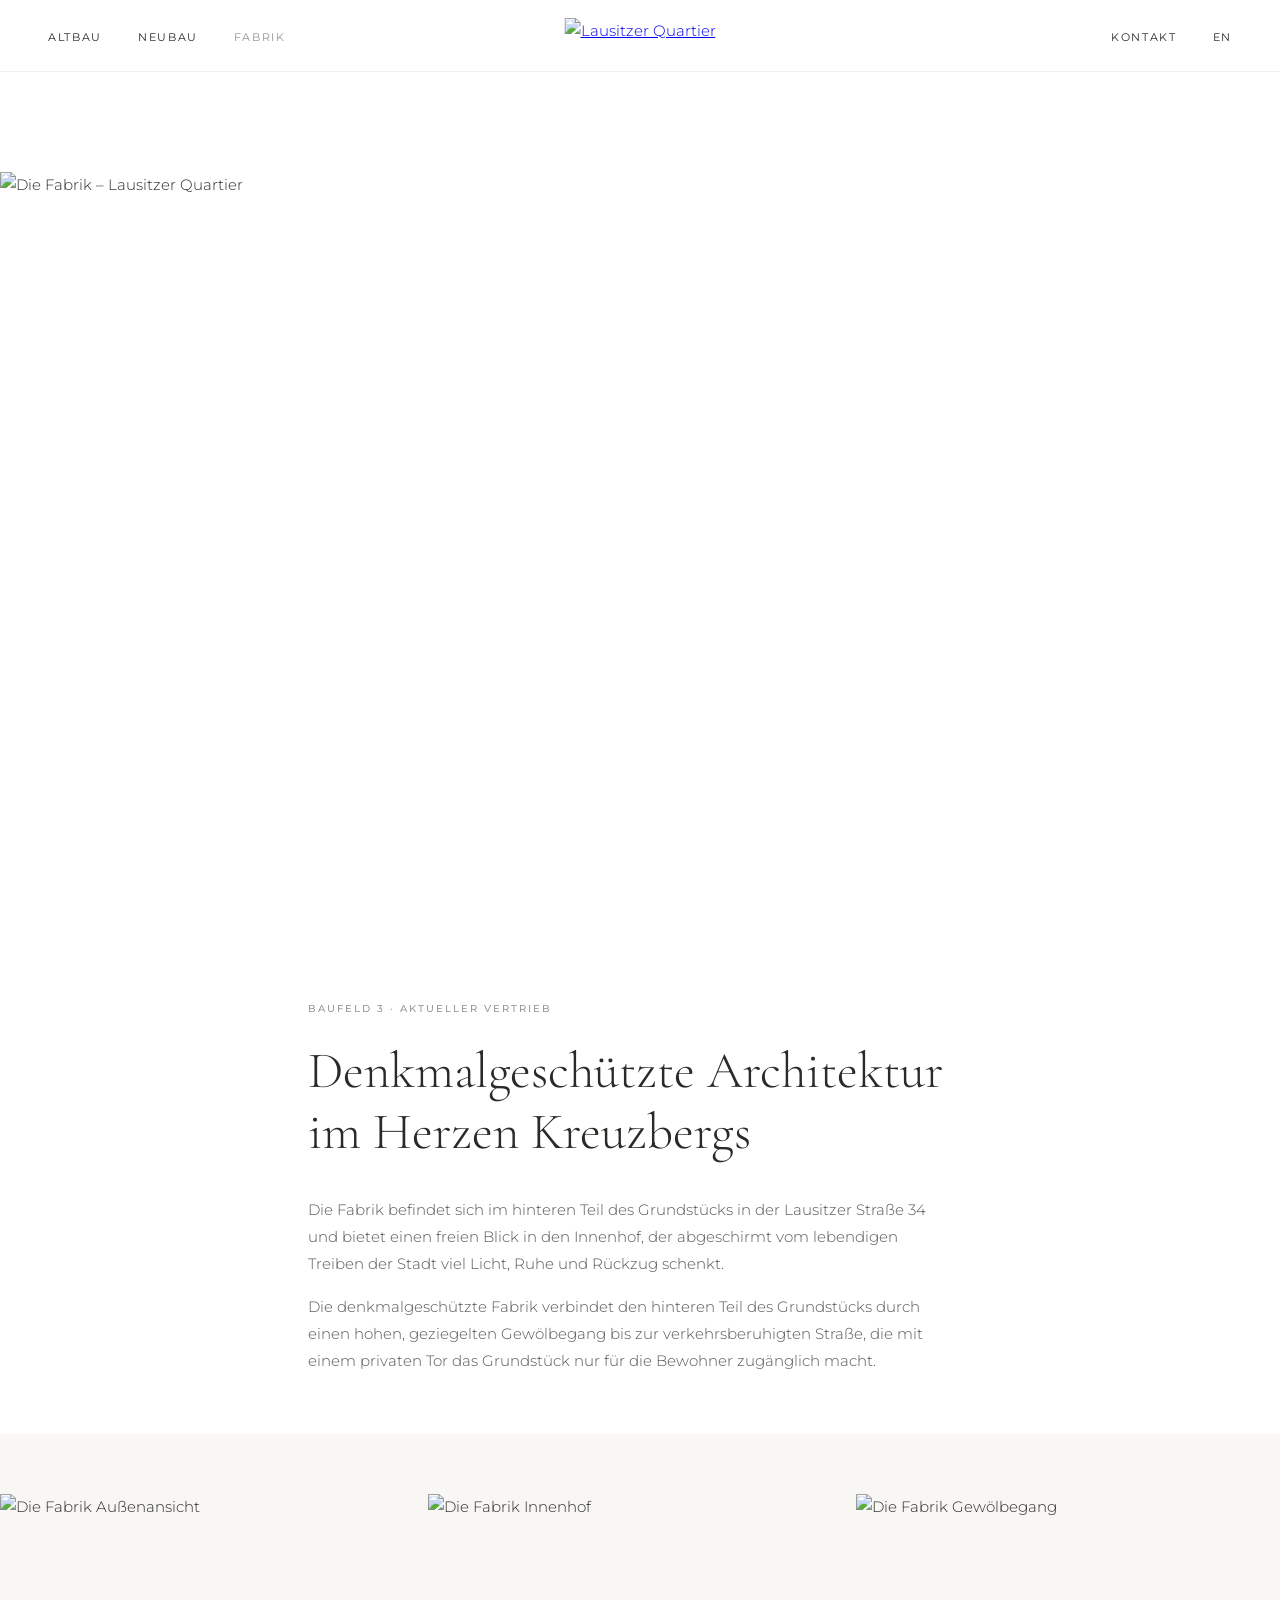
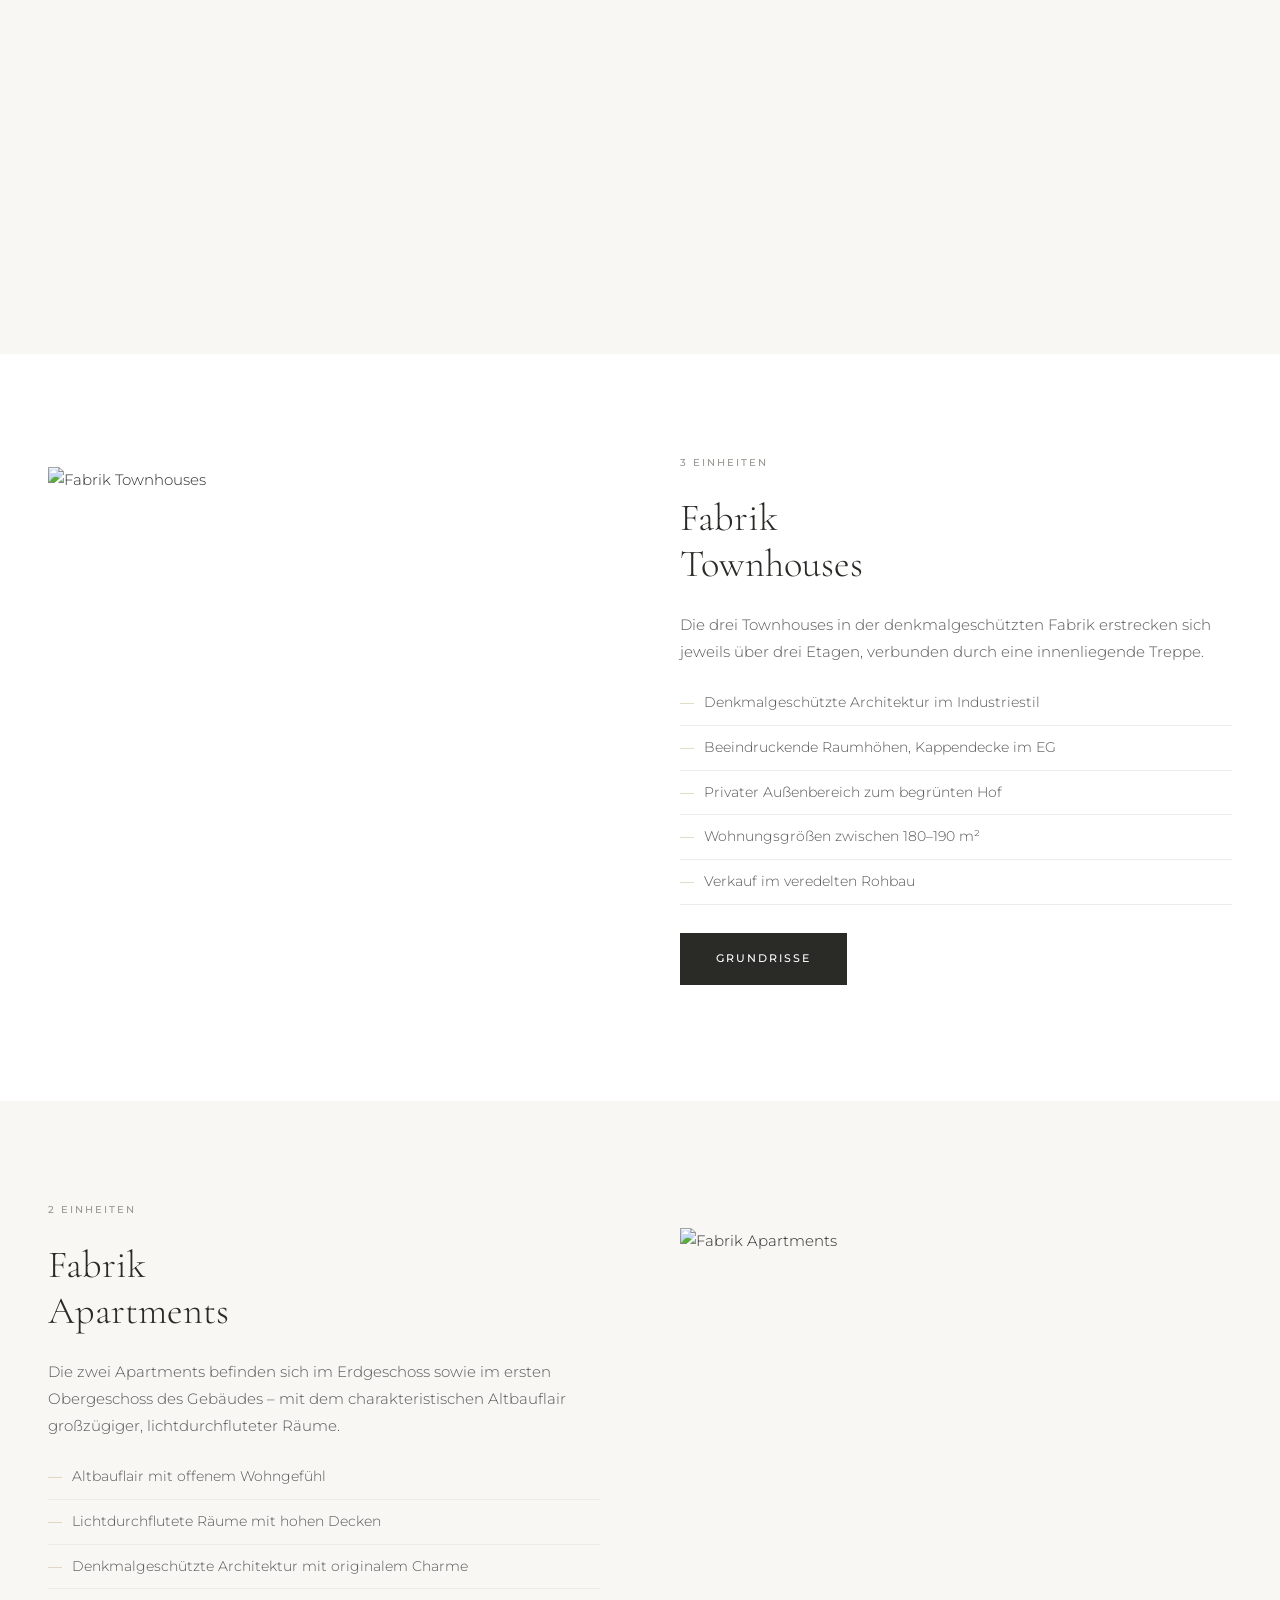
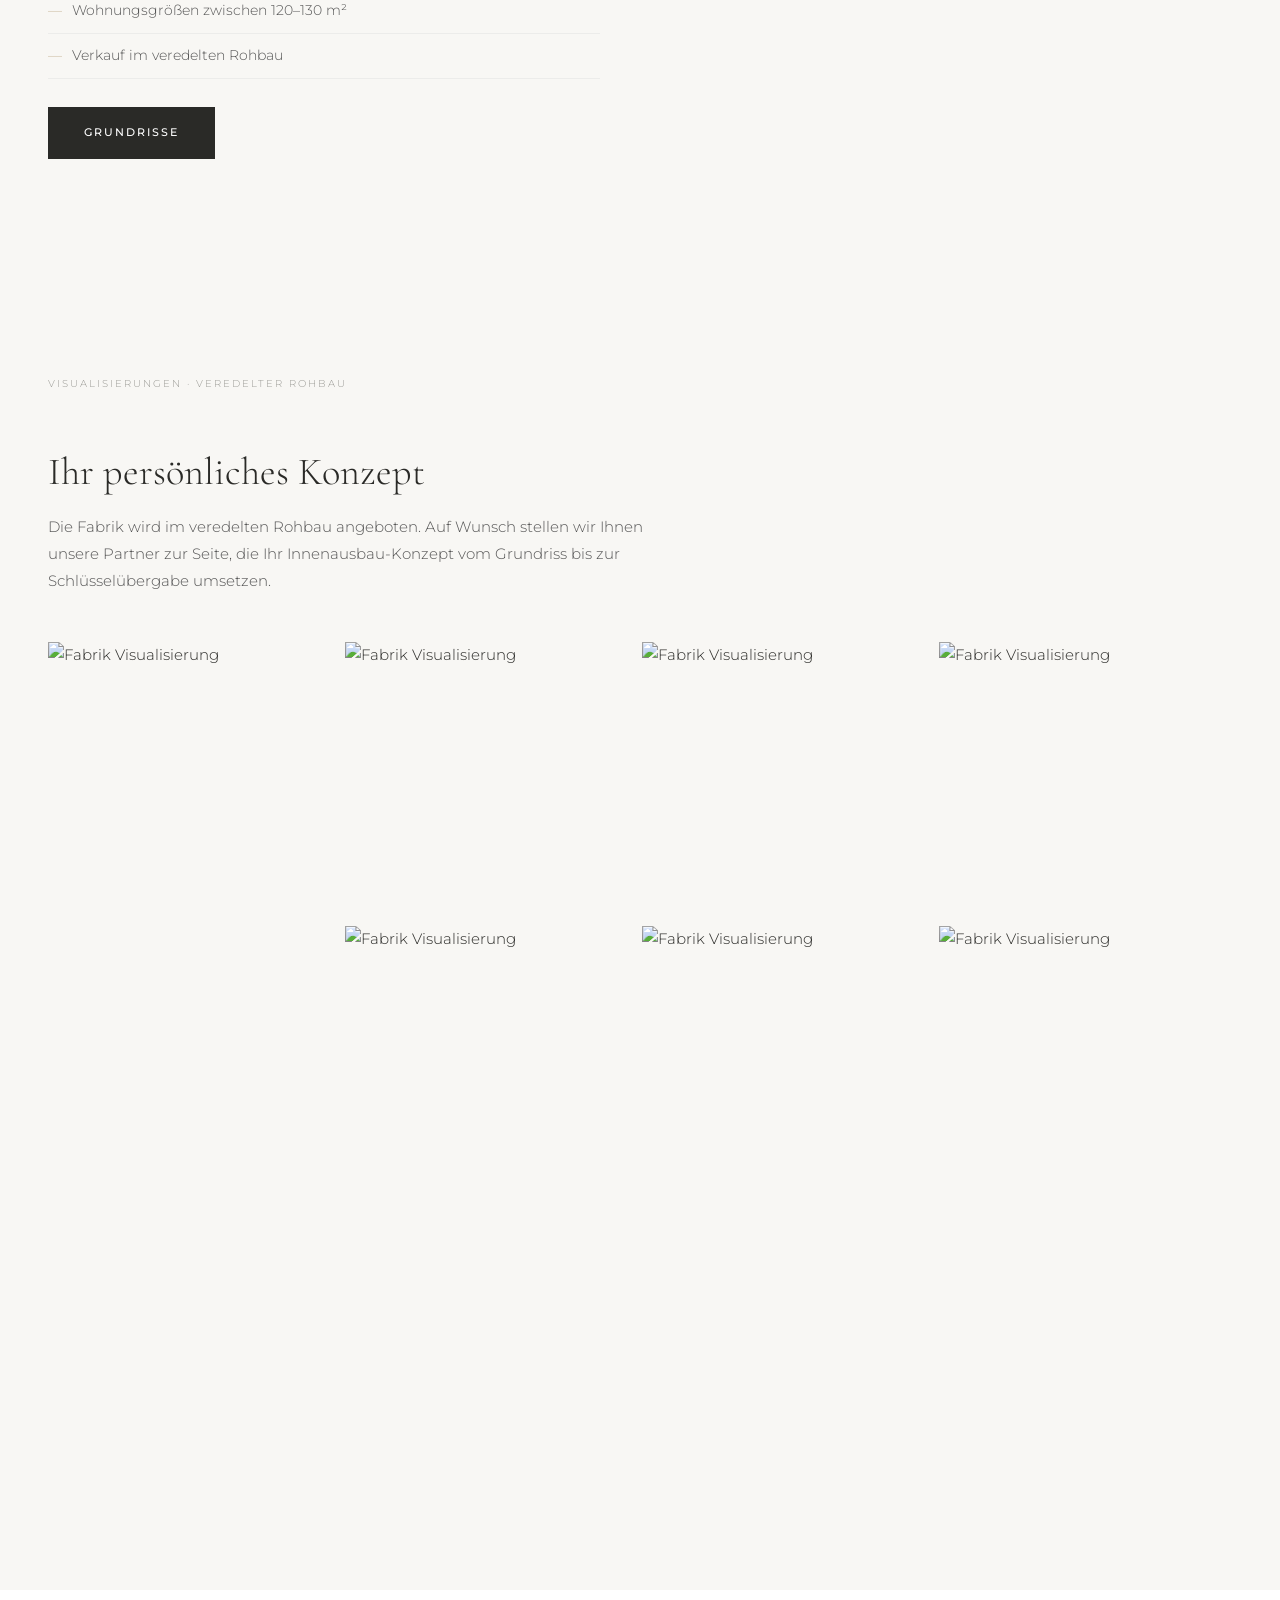
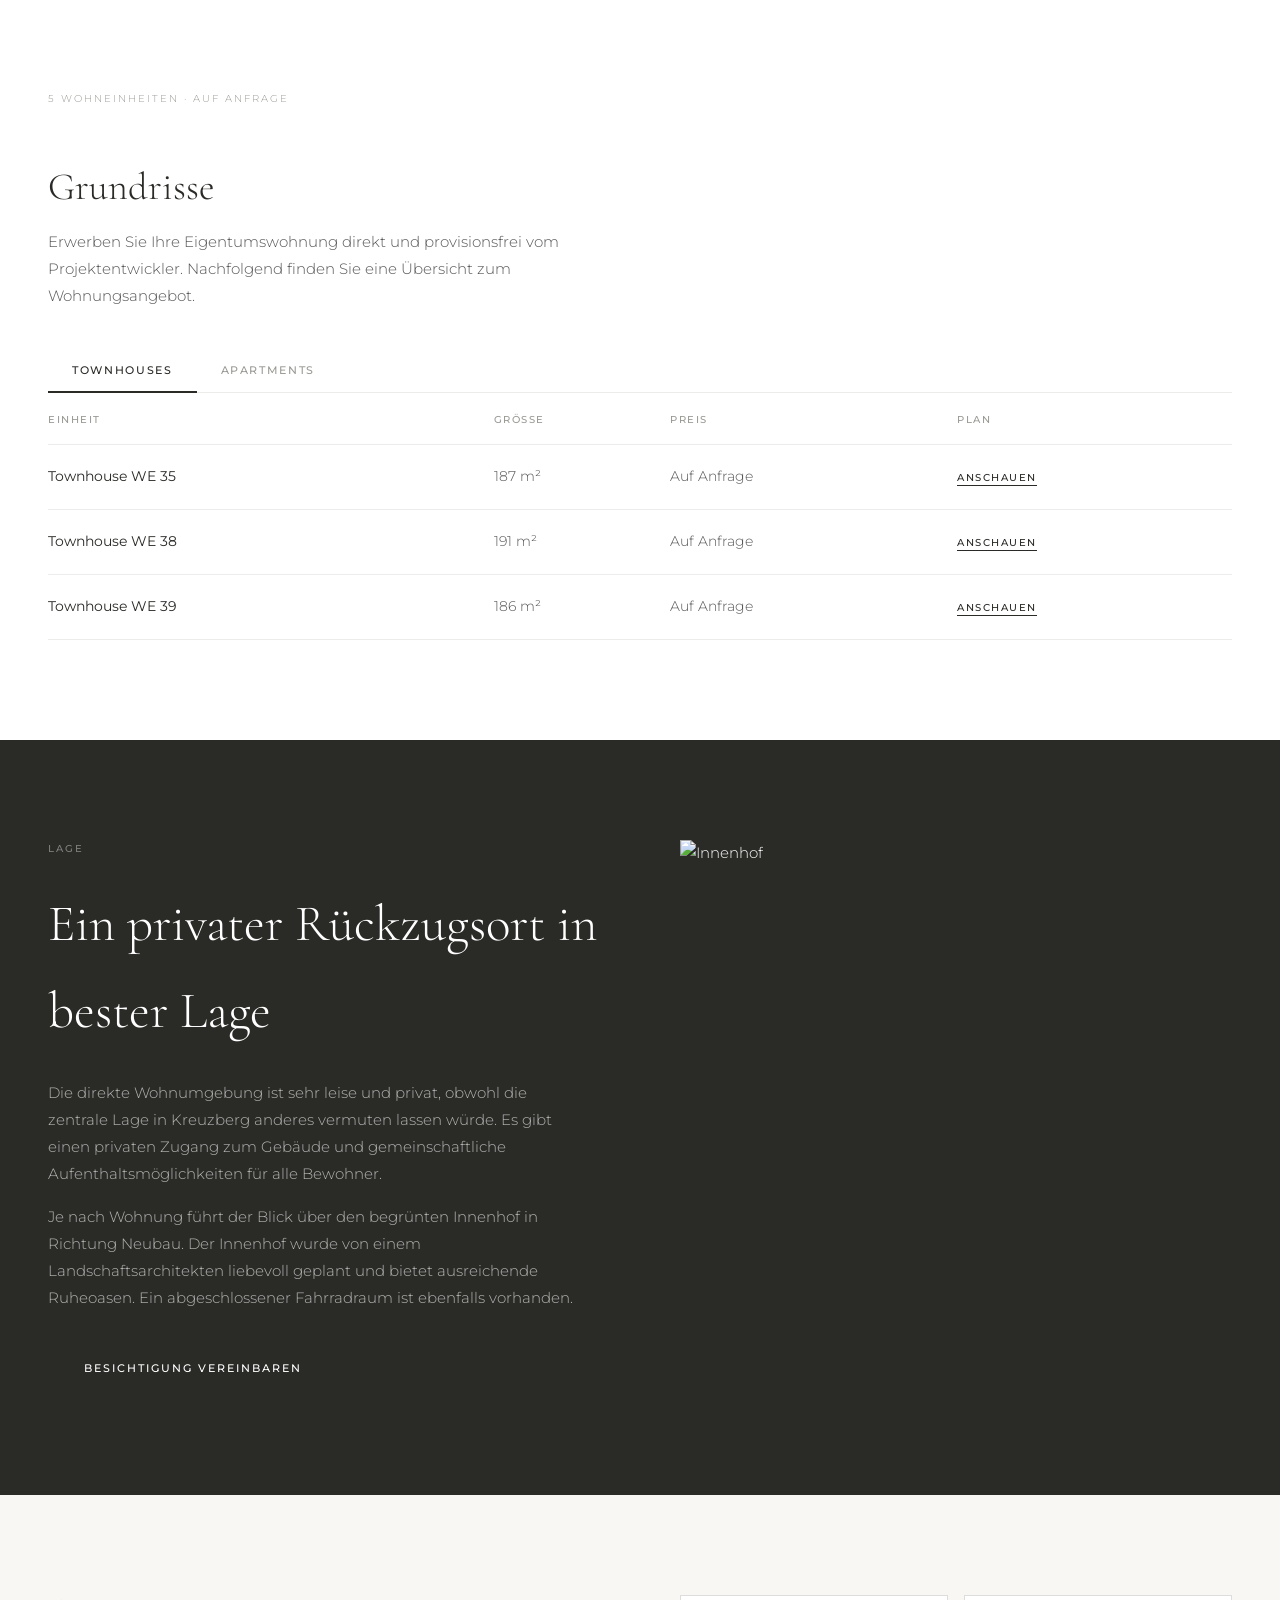
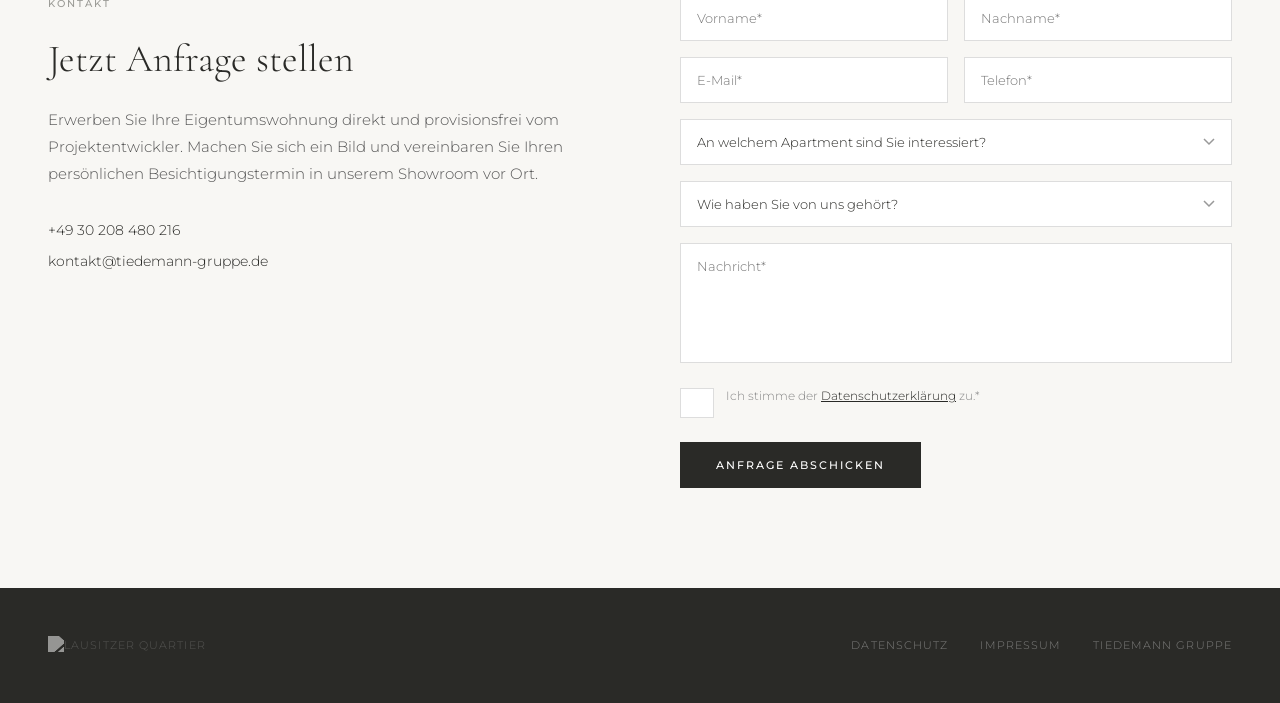
==== fabrik.html @ 92a00a41 "Add Fabrik landing page (Baufeld 3) Co-Authored-By: Claude Sonnet 4.6 <noreply@anthropic.com>" ====
<!DOCTYPE html>
<html lang="de">
<head>
<meta charset="UTF-8">
<meta name="viewport" content="width=device-width, initial-scale=1.0">
<title>Die Fabrik – Lausitzer Quartier</title>
<link rel="preconnect" href="https://fonts.googleapis.com">
<link href="https://fonts.googleapis.com/css2?family=Cormorant+Garamond:ital,wght@0,300;0,400;1,300;1,400&family=Montserrat:wght@300;400;500&display=swap" rel="stylesheet">
<style>
  *, *::before, *::after { box-sizing: border-box; margin: 0; padding: 0; }

  :root {
    --white: #ffffff;
    --off-white: #f8f7f4;
    --light-grey: #ececea;
    --mid-grey: #9a9a95;
    --dark: #2a2a27;
    --accent: #c8b89a;
    --font-serif: 'Cormorant Garamond', Georgia, serif;
    --font-sans: 'Montserrat', Helvetica, sans-serif;
  }

  html { scroll-behavior: smooth; }

  body {
    font-family: var(--font-sans);
    font-weight: 300;
    color: var(--dark);
    background: var(--white);
    font-size: 15px;
    line-height: 1.7;
  }

  /* NAV */
  header {
    position: fixed;
    top: 0; left: 0; right: 0;
    z-index: 100;
    display: flex;
    align-items: center;
    justify-content: space-between;
    padding: 0 48px;
    height: 72px;
    background: rgba(255,255,255,0.95);
    backdrop-filter: blur(4px);
    border-bottom: 1px solid rgba(0,0,0,0.06);
  }

  nav ul {
    list-style: none;
    display: flex;
    gap: 36px;
    align-items: center;
  }

  nav a {
    font-family: var(--font-sans);
    font-size: 11px;
    font-weight: 400;
    letter-spacing: 0.15em;
    text-transform: uppercase;
    color: var(--dark);
    text-decoration: none;
    transition: opacity 0.2s;
  }

  nav a:hover, nav a.active { opacity: 0.5; }

  .nav-left, .nav-right {
    display: flex;
    gap: 36px;
    align-items: center;
  }

  .nav-logo {
    position: absolute;
    left: 50%;
    transform: translateX(-50%);
  }

  .nav-logo img {
    height: 36px;
    width: auto;
    display: block;
  }

  /* HERO */
  .hero {
    margin-top: 72px;
    position: relative;
    height: calc(100vh - 72px);
    min-height: 560px;
    overflow: hidden;
  }

  .hero img {
    width: 100%;
    height: 100%;
    object-fit: cover;
    object-position: center 60%;
  }

  .hero-caption {
    position: absolute;
    bottom: 56px;
    left: 56px;
  }

  .hero-caption h1 {
    font-family: var(--font-serif);
    font-size: clamp(44px, 6vw, 88px);
    font-weight: 300;
    color: var(--white);
    line-height: 1.1;
    letter-spacing: 0.01em;
  }

  .hero-caption p {
    font-size: 11px;
    font-weight: 400;
    letter-spacing: 0.15em;
    text-transform: uppercase;
    color: rgba(255,255,255,0.7);
    margin-top: 10px;
  }

  /* SECTIONS */
  section { padding: 100px 0; }

  .container {
    max-width: 1280px;
    margin: 0 auto;
    padding: 0 48px;
  }

  .container--narrow {
    max-width: 760px;
    margin: 0 auto;
    padding: 0 48px;
  }

  /* INTRO */
  .intro {
    padding: 100px 0 60px;
  }

  .intro-label {
    font-size: 10px;
    font-weight: 500;
    letter-spacing: 0.2em;
    text-transform: uppercase;
    color: var(--mid-grey);
    margin-bottom: 24px;
    display: block;
  }

  .intro h2 {
    font-family: var(--font-serif);
    font-size: clamp(32px, 4vw, 56px);
    font-weight: 300;
    line-height: 1.2;
    margin-bottom: 32px;
  }

  .intro p {
    font-size: 15px;
    line-height: 1.8;
    color: #555;
    max-width: 640px;
  }

  .intro p + p { margin-top: 16px; }

  /* PHOTO GRID */
  .photo-grid {
    padding: 60px 0;
    background: var(--off-white);
  }

  .grid-3 {
    display: grid;
    grid-template-columns: repeat(3, 1fr);
    gap: 4px;
  }

  .grid-3 img {
    width: 100%;
    height: 400px;
    object-fit: cover;
    display: block;
  }

  /* TEXT-IMAGE SPLIT */
  .split {
    padding: 100px 0;
  }

  .split-inner {
    display: grid;
    grid-template-columns: 1fr 1fr;
    gap: 80px;
    align-items: center;
  }

  .split-inner.reverse { direction: rtl; }
  .split-inner.reverse > * { direction: ltr; }

  .split-text h2 {
    font-family: var(--font-serif);
    font-size: clamp(28px, 3vw, 42px);
    font-weight: 300;
    line-height: 1.2;
    margin-bottom: 24px;
  }

  .split-text p {
    color: #555;
    line-height: 1.8;
    margin-bottom: 16px;
  }

  .split-text ul {
    list-style: none;
    margin-top: 16px;
  }

  .split-text ul li {
    padding: 10px 0;
    border-bottom: 1px solid var(--light-grey);
    font-size: 14px;
    color: #555;
    display: flex;
    align-items: flex-start;
    gap: 10px;
  }

  .split-text ul li::before {
    content: '—';
    color: var(--accent);
    flex-shrink: 0;
  }

  .split-img img {
    width: 100%;
    height: 520px;
    object-fit: cover;
    display: block;
  }

  /* RENDER GRID */
  .renders {
    background: var(--off-white);
    padding: 100px 0;
  }

  .renders h2 {
    font-family: var(--font-serif);
    font-size: clamp(28px, 3vw, 42px);
    font-weight: 300;
    margin-bottom: 8px;
  }

  .renders-label {
    font-size: 10px;
    letter-spacing: 0.2em;
    text-transform: uppercase;
    color: var(--mid-grey);
    margin-bottom: 48px;
    display: block;
  }

  .render-grid {
    display: grid;
    grid-template-columns: repeat(4, 1fr);
    grid-auto-rows: 280px;
    gap: 4px;
  }

  .render-grid .tall {
    grid-row: span 2;
  }

  .render-grid img {
    width: 100%;
    height: 100%;
    object-fit: cover;
    display: block;
  }

  /* UNITS TABLE */
  .units {
    padding: 100px 0;
  }

  .units h2 {
    font-family: var(--font-serif);
    font-size: clamp(28px, 3vw, 42px);
    font-weight: 300;
    margin-bottom: 8px;
  }

  .units-label {
    font-size: 10px;
    letter-spacing: 0.2em;
    text-transform: uppercase;
    color: var(--mid-grey);
    margin-bottom: 48px;
    display: block;
  }

  .units-tabs {
    display: flex;
    gap: 0;
    margin-bottom: 0;
    border-bottom: 1px solid var(--light-grey);
  }

  .tab-btn {
    font-family: var(--font-sans);
    font-size: 11px;
    font-weight: 500;
    letter-spacing: 0.15em;
    text-transform: uppercase;
    color: var(--mid-grey);
    background: none;
    border: none;
    padding: 14px 24px;
    cursor: pointer;
    border-bottom: 2px solid transparent;
    margin-bottom: -1px;
    transition: color 0.2s, border-color 0.2s;
  }

  .tab-btn.active {
    color: var(--dark);
    border-bottom-color: var(--dark);
  }

  .tab-panel { display: none; }
  .tab-panel.active { display: block; }

  .units-table {
    width: 100%;
    border-collapse: collapse;
    margin-top: 2px;
  }

  .units-table th {
    font-size: 10px;
    font-weight: 500;
    letter-spacing: 0.15em;
    text-transform: uppercase;
    color: var(--mid-grey);
    text-align: left;
    padding: 16px 0;
    border-bottom: 1px solid var(--light-grey);
  }

  .units-table td {
    padding: 20px 0;
    border-bottom: 1px solid var(--light-grey);
    font-size: 14px;
    color: #555;
  }

  .units-table td:first-child {
    font-weight: 400;
    color: var(--dark);
  }

  .units-table a {
    font-size: 10px;
    font-weight: 500;
    letter-spacing: 0.15em;
    text-transform: uppercase;
    color: var(--dark);
    text-decoration: none;
    border-bottom: 1px solid var(--dark);
    padding-bottom: 1px;
    transition: opacity 0.2s;
  }

  .units-table a:hover { opacity: 0.5; }

  /* LOCATION */
  .location {
    padding: 100px 0;
    background: var(--dark);
    color: var(--white);
  }

  .location .intro-label { color: rgba(255,255,255,0.4); }

  .location h2 {
    font-family: var(--font-serif);
    font-size: clamp(32px, 4vw, 56px);
    font-weight: 300;
    color: var(--white);
    margin-bottom: 24px;
  }

  .location p {
    color: rgba(255,255,255,0.65);
    line-height: 1.8;
    max-width: 540px;
  }

  .location p + p { margin-top: 16px; }

  .location-grid {
    display: grid;
    grid-template-columns: 1fr 1fr;
    gap: 80px;
    align-items: start;
    margin-top: 0;
  }

  .location-img img {
    width: 100%;
    height: 480px;
    object-fit: cover;
  }

  /* CONTACT */
  .contact {
    padding: 100px 0;
    background: var(--off-white);
  }

  .contact-inner {
    display: grid;
    grid-template-columns: 1fr 1fr;
    gap: 80px;
  }

  .contact-info h2 {
    font-family: var(--font-serif);
    font-size: clamp(28px, 3vw, 48px);
    font-weight: 300;
    margin-bottom: 24px;
    line-height: 1.2;
  }

  .contact-info p {
    color: #555;
    line-height: 1.8;
    margin-bottom: 32px;
  }

  .contact-details a {
    display: block;
    font-size: 14px;
    color: var(--dark);
    text-decoration: none;
    margin-bottom: 8px;
    transition: opacity 0.2s;
  }

  .contact-details a:hover { opacity: 0.5; }

  .contact-form .form-row {
    display: grid;
    grid-template-columns: 1fr 1fr;
    gap: 16px;
    margin-bottom: 16px;
  }

  .contact-form input,
  .contact-form select,
  .contact-form textarea {
    width: 100%;
    font-family: var(--font-sans);
    font-size: 13px;
    font-weight: 300;
    padding: 14px 16px;
    border: 1px solid #ddd;
    background: var(--white);
    color: var(--dark);
    outline: none;
    transition: border-color 0.2s;
    appearance: none;
  }

  .contact-form input:focus,
  .contact-form select:focus,
  .contact-form textarea:focus {
    border-color: var(--dark);
  }

  .contact-form textarea {
    height: 120px;
    resize: none;
    margin-bottom: 16px;
  }

  .contact-form select {
    margin-bottom: 16px;
    background-image: url("data:image/svg+xml,%3Csvg xmlns='http://www.w3.org/2000/svg' width='12' height='8' viewBox='0 0 12 8'%3E%3Cpath d='M1 1l5 5 5-5' stroke='%23999' stroke-width='1.5' fill='none'/%3E%3C/svg%3E");
    background-repeat: no-repeat;
    background-position: right 16px center;
  }

  .contact-form .privacy {
    display: flex;
    align-items: flex-start;
    gap: 12px;
    margin-bottom: 24px;
    font-size: 12px;
    color: #888;
  }

  .contact-form .privacy input[type=checkbox] {
    width: 16px;
    height: 16px;
    flex-shrink: 0;
    margin-top: 2px;
  }

  .contact-form .privacy a {
    color: var(--dark);
  }

  .btn {
    font-family: var(--font-sans);
    font-size: 11px;
    font-weight: 500;
    letter-spacing: 0.18em;
    text-transform: uppercase;
    background: var(--dark);
    color: var(--white);
    border: none;
    padding: 16px 36px;
    cursor: pointer;
    display: inline-block;
    text-decoration: none;
    transition: opacity 0.2s;
  }

  .btn:hover { opacity: 0.75; }

  /* FOOTER */
  footer {
    background: var(--dark);
    color: rgba(255,255,255,0.4);
    padding: 48px;
    display: flex;
    align-items: center;
    justify-content: space-between;
    gap: 24px;
    flex-wrap: wrap;
  }

  footer a {
    color: rgba(255,255,255,0.4);
    text-decoration: none;
    font-size: 11px;
    letter-spacing: 0.1em;
    text-transform: uppercase;
    transition: color 0.2s;
  }

  footer a:hover { color: rgba(255,255,255,0.8); }

  .footer-links { display: flex; gap: 32px; }

  /* RESPONSIVE */
  @media (max-width: 900px) {
    header { padding: 0 24px; }
    .nav-left .nav-link-altbau,
    .nav-left .nav-link-neubau { display: none; }
    .container, .container--narrow { padding: 0 24px; }
    .split-inner, .contact-inner, .location-grid { grid-template-columns: 1fr; gap: 40px; }
    .split-inner.reverse { direction: ltr; }
    .render-grid { grid-template-columns: repeat(2, 1fr); }
    .grid-3 { grid-template-columns: 1fr; }
    .grid-3 img { height: 300px; }
    .contact-form .form-row { grid-template-columns: 1fr; }
    footer { flex-direction: column; align-items: flex-start; }
  }
</style>
</head>
<body>

<!-- HEADER -->
<header>
  <nav>
    <ul class="nav-left">
      <li><a href="https://www.lausitzerquartier.de/altbau/" class="nav-link-altbau">Altbau</a></li>
      <li><a href="https://www.lausitzerquartier.de/neubau/" class="nav-link-neubau">Neubau</a></li>
      <li><a href="https://www.lausitzerquartier.de/fabrik/" class="active">Fabrik</a></li>
    </ul>
  </nav>
  <a href="https://www.lausitzerquartier.de/" class="nav-logo">
    <img src="https://www.lausitzerquartier.de/wp-content/uploads/2021/01/logo-1.svg" alt="Lausitzer Quartier">
  </a>
  <nav>
    <ul class="nav-right">
      <li><a href="#contact">Kontakt</a></li>
      <li><a href="https://www.lausitzerquartier.de/en/fabrik/">en</a></li>
    </ul>
  </nav>
</header>

<!-- HERO -->
<section class="hero">
  <img
    src="https://www.lausitzerquartier.de/wp-content/uploads/2023/04/Lau34_Header_Fabrik-1400x875.jpg"
    alt="Die Fabrik – Lausitzer Quartier"
  >
  <div class="hero-caption">
    <p>Lausitzer Straße 34 · Berlin Kreuzberg</p>
    <h1>Die<br>Fabrik</h1>
  </div>
</section>

<!-- INTRO -->
<section class="intro">
  <div class="container--narrow">
    <span class="intro-label">Baufeld 3 · Aktueller Vertrieb</span>
    <h2>Denkmalgeschützte Architektur im Herzen Kreuzbergs</h2>
    <p>Die Fabrik befindet sich im hinteren Teil des Grundstücks in der Lausitzer Straße 34 und bietet einen freien Blick in den Innenhof, der abgeschirmt vom lebendigen Treiben der Stadt viel Licht, Ruhe und Rückzug schenkt.</p>
    <p>Die denkmalgeschützte Fabrik verbindet den hinteren Teil des Grundstücks durch einen hohen, geziegelten Gewölbegang bis zur verkehrsberuhigten Straße, die mit einem privaten Tor das Grundstück nur für die Bewohner zugänglich macht.</p>
  </div>
</section>

<!-- FOTOS -->
<section class="photo-grid">
  <div class="grid-3">
    <img src="https://www.lausitzerquartier.de/wp-content/uploads/2023/04/Lau34_Fabrik_01-50x63.jpg"
         srcset="https://www.lausitzerquartier.de/wp-content/uploads/2023/04/Lau34_Fabrik_01.jpg"
         alt="Die Fabrik Außenansicht" loading="lazy">
    <img src="https://www.lausitzerquartier.de/wp-content/uploads/2023/04/Lau34_Fabrik_02-50x66.jpg"
         srcset="https://www.lausitzerquartier.de/wp-content/uploads/2023/04/Lau34_Fabrik_02.jpg"
         alt="Die Fabrik Innenhof" loading="lazy">
    <img src="https://www.lausitzerquartier.de/wp-content/uploads/2023/04/Lau34_Fabrik_03-50x35.jpg"
         srcset="https://www.lausitzerquartier.de/wp-content/uploads/2023/04/Lau34_Fabrik_03.jpg"
         alt="Die Fabrik Gewölbegang" loading="lazy">
  </div>
</section>

<!-- TOWNHOUSES -->
<section class="split">
  <div class="container">
    <div class="split-inner">
      <div class="split-img">
        <img src="https://www.lausitzerquartier.de/wp-content/uploads/2023/04/Lau34-fabrik-townhouses-1000x714.jpg"
             alt="Fabrik Townhouses" loading="lazy">
      </div>
      <div class="split-text">
        <span class="intro-label">3 Einheiten</span>
        <h2>Fabrik<br>Townhouses</h2>
        <p>Die drei Townhouses in der denkmalgeschützten Fabrik erstrecken sich jeweils über drei Etagen, verbunden durch eine innenliegende Treppe.</p>
        <ul>
          <li>Denkmalgeschützte Architektur im Industriestil</li>
          <li>Beeindruckende Raumhöhen, Kappendecke im EG</li>
          <li>Privater Außenbereich zum begrünten Hof</li>
          <li>Wohnungsgrößen zwischen 180–190 m²</li>
          <li>Verkauf im veredelten Rohbau</li>
        </ul>
        <p style="margin-top:28px;">
          <a href="#apartments" class="btn">Grundrisse</a>
        </p>
      </div>
    </div>
  </div>
</section>

<!-- APARTMENTS -->
<section class="split" style="background: var(--off-white);">
  <div class="container">
    <div class="split-inner reverse">
      <div class="split-img">
        <img src="https://www.lausitzerquartier.de/wp-content/uploads/2023/04/Lau34-fabrik-apartment-1000x714.jpg"
             alt="Fabrik Apartments" loading="lazy">
      </div>
      <div class="split-text">
        <span class="intro-label">2 Einheiten</span>
        <h2>Fabrik<br>Apartments</h2>
        <p>Die zwei Apartments befinden sich im Erdgeschoss sowie im ersten Obergeschoss des Gebäudes – mit dem charakteristischen Altbauflair großzügiger, lichtdurchfluteter Räume.</p>
        <ul>
          <li>Altbauflair mit offenem Wohngefühl</li>
          <li>Lichtdurchflutete Räume mit hohen Decken</li>
          <li>Denkmalgeschützte Architektur mit originalem Charme</li>
          <li>Wohnungsgrößen zwischen 120–130 m²</li>
          <li>Verkauf im veredelten Rohbau</li>
        </ul>
        <p style="margin-top:28px;">
          <a href="#apartments" class="btn">Grundrisse</a>
        </p>
      </div>
    </div>
  </div>
</section>

<!-- RENDERS / VISUALISIERUNGEN -->
<section class="renders">
  <div class="container">
    <span class="renders-label">Visualisierungen · Veredelter Rohbau</span>
    <h2>Ihr persönliches Konzept</h2>
    <p style="color:#555; max-width:600px; margin-bottom:48px; line-height:1.8;">Die Fabrik wird im veredelten Rohbau angeboten. Auf Wunsch stellen wir Ihnen unsere Partner zur Seite, die Ihr Innenausbau-Konzept vom Grundriss bis zur Schlüsselübergabe umsetzen.</p>
    <div class="render-grid">
      <div class="tall">
        <img src="https://www.lausitzerquartier.de/wp-content/uploads/2023/04/Lau34_Fabrik_Ren_02-1000x1250.jpg" alt="Fabrik Visualisierung" loading="lazy">
      </div>
      <div>
        <img src="https://www.lausitzerquartier.de/wp-content/uploads/2023/04/Lau34_Fabrik_Ren_01-1000x650.jpg" alt="Fabrik Visualisierung" loading="lazy">
      </div>
      <div>
        <img src="https://www.lausitzerquartier.de/wp-content/uploads/2023/04/Lau34_Fabrik_Ren_04-1000x650.jpg" alt="Fabrik Visualisierung" loading="lazy">
      </div>
      <div>
        <img src="https://www.lausitzerquartier.de/wp-content/uploads/2023/04/Lau34_Fabrik_Ren_05-1000x650.jpg" alt="Fabrik Visualisierung" loading="lazy">
      </div>
      <div class="tall">
        <img src="https://www.lausitzerquartier.de/wp-content/uploads/2023/04/Lau34_Fabrik_Ren_03-1000x1250.jpg" alt="Fabrik Visualisierung" loading="lazy">
      </div>
      <div>
        <img src="https://www.lausitzerquartier.de/wp-content/uploads/2023/04/Lau34_Fabrik_Ren_07-1000x1250.jpg" alt="Fabrik Visualisierung" loading="lazy">
      </div>
      <div>
        <img src="https://www.lausitzerquartier.de/wp-content/uploads/2023/04/Lau34_Fabrik_Ren_08-1000x650.jpg" alt="Fabrik Visualisierung" loading="lazy">
      </div>
    </div>
  </div>
</section>

<!-- GRUNDRISSE / UNITS TABLE -->
<section class="units" id="apartments">
  <div class="container">
    <span class="units-label">5 Wohneinheiten · Auf Anfrage</span>
    <h2>Grundrisse</h2>
    <p style="color:#555; max-width:600px; margin-bottom:40px; line-height:1.8;">Erwerben Sie Ihre Eigentumswohnung direkt und provisionsfrei vom Projektentwickler. Nachfolgend finden Sie eine Übersicht zum Wohnungsangebot.</p>

    <div class="units-tabs">
      <button class="tab-btn active" onclick="showTab('townhouses', this)">Townhouses</button>
      <button class="tab-btn" onclick="showTab('apartments', this)">Apartments</button>
    </div>

    <div class="tab-panel active" id="tab-townhouses">
      <table class="units-table">
        <thead>
          <tr>
            <th>Einheit</th>
            <th>Größe</th>
            <th>Preis</th>
            <th>Plan</th>
          </tr>
        </thead>
        <tbody>
          <tr>
            <td>Townhouse WE 35</td>
            <td>187 m²</td>
            <td>Auf Anfrage</td>
            <td><a href="https://www.lausitzerquartier.de/wp-content/uploads/2023/04/WE35_Fabrik-1.pdf" target="_blank">Anschauen</a></td>
          </tr>
          <tr>
            <td>Townhouse WE 38</td>
            <td>191 m²</td>
            <td>Auf Anfrage</td>
            <td><a href="https://www.lausitzerquartier.de/wp-content/uploads/2023/04/WE38_Fabrik-1.pdf" target="_blank">Anschauen</a></td>
          </tr>
          <tr>
            <td>Townhouse WE 39</td>
            <td>186 m²</td>
            <td>Auf Anfrage</td>
            <td><a href="https://www.lausitzerquartier.de/wp-content/uploads/2023/04/WE39_Fabrik-1.pdf" target="_blank">Anschauen</a></td>
          </tr>
        </tbody>
      </table>
    </div>

    <div class="tab-panel" id="tab-apartments">
      <table class="units-table">
        <thead>
          <tr>
            <th>Einheit</th>
            <th>Größe</th>
            <th>Preis</th>
            <th>Plan</th>
          </tr>
        </thead>
        <tbody>
          <tr>
            <td>Apartment WE 41</td>
            <td>126 m²</td>
            <td>Auf Anfrage</td>
            <td><a href="https://www.lausitzerquartier.de/wp-content/uploads/2023/04/WE41_Fabrik-1.pdf" target="_blank">Anschauen</a></td>
          </tr>
          <tr>
            <td>Apartment WE 42</td>
            <td>122 m²</td>
            <td>Auf Anfrage</td>
            <td><a href="https://www.lausitzerquartier.de/wp-content/uploads/2023/04/WE42_Fabrik-1.pdf" target="_blank">Anschauen</a></td>
          </tr>
        </tbody>
      </table>
    </div>
  </div>
</section>

<!-- LAGE / RÜCKZUGSORT -->
<section class="location">
  <div class="container">
    <div class="location-grid">
      <div>
        <span class="intro-label">Lage</span>
        <h2>Ein privater Rückzugsort in bester Lage</h2>
        <p>Die direkte Wohnumgebung ist sehr leise und privat, obwohl die zentrale Lage in Kreuzberg anderes vermuten lassen würde. Es gibt einen privaten Zugang zum Gebäude und gemeinschaftliche Aufenthaltsmöglichkeiten für alle Bewohner.</p>
        <p>Je nach Wohnung führt der Blick über den begrünten Innenhof in Richtung Neubau. Der Innenhof wurde von einem Landschaftsarchitekten liebevoll geplant und bietet ausreichende Ruheoasen. Ein abgeschlossener Fahrradraum ist ebenfalls vorhanden.</p>
        <p style="margin-top: 32px;">
          <a href="#contact" class="btn">Besichtigung vereinbaren</a>
        </p>
      </div>
      <div class="location-img">
        <img src="https://www.lausitzerquartier.de/wp-content/uploads/2023/04/Lau34_Fabrik_Ren_06-1000x1250.jpg" alt="Innenhof" loading="lazy">
      </div>
    </div>
  </div>
</section>

<!-- CONTACT -->
<section class="contact" id="contact">
  <div class="container">
    <div class="contact-inner">
      <div class="contact-info">
        <span class="intro-label">Kontakt</span>
        <h2>Jetzt Anfrage stellen</h2>
        <p>Erwerben Sie Ihre Eigentumswohnung direkt und provisionsfrei vom Projektentwickler. Machen Sie sich ein Bild und vereinbaren Sie Ihren persönlichen Besichtigungstermin in unserem Showroom vor Ort.</p>
        <div class="contact-details">
          <a href="tel:+4930208480216">+49 30 208 480 216</a>
          <a href="mailto:kontakt@tiedemann-gruppe.de">kontakt@tiedemann-gruppe.de</a>
        </div>
      </div>
      <div class="contact-form">
        <form action="https://www.lausitzerquartier.de/fabrik/#contact" method="post">
          <div class="form-row">
            <input type="text" name="vorname" placeholder="Vorname*" required>
            <input type="text" name="nachname" placeholder="Nachname*" required>
          </div>
          <div class="form-row">
            <input type="email" name="email" placeholder="E-Mail*" required>
            <input type="tel" name="telefon" placeholder="Telefon*" required>
          </div>
          <select name="interesse">
            <option value="">An welchem Apartment sind Sie interessiert?</option>
            <option value="townhouse">Fabrik Townhouse</option>
            <option value="apartment">Fabrik Apartment</option>
          </select>
          <select name="herkunft">
            <option value="">Wie haben Sie von uns gehört?</option>
            <option>Bauschild</option>
            <option>Facebook</option>
            <option>Google</option>
            <option>Immobilienportal</option>
            <option>Instagram</option>
            <option>LinkedIn</option>
            <option>Magazin/Zeitschrift</option>
            <option>Veranstaltung</option>
            <option>Weiterempfehlung</option>
          </select>
          <textarea name="nachricht" placeholder="Nachricht*" required></textarea>
          <div class="privacy">
            <input type="checkbox" id="datenschutz" required>
            <label for="datenschutz">Ich stimme der <a href="https://www.lausitzerquartier.de/datenschutz/" target="_blank">Datenschutzerklärung</a> zu.*</label>
          </div>
          <button type="submit" class="btn">Anfrage abschicken</button>
        </form>
      </div>
    </div>
  </div>
</section>

<!-- FOOTER -->
<footer>
  <a href="https://www.lausitzerquartier.de/">
    <img src="https://www.lausitzerquartier.de/wp-content/uploads/2021/01/logo-1.svg" alt="Lausitzer Quartier" style="height:28px; filter:brightness(0) invert(1); opacity:0.5;">
  </a>
  <div class="footer-links">
    <a href="https://www.lausitzerquartier.de/datenschutz/">Datenschutz</a>
    <a href="https://www.lausitzerquartier.de/impressum/">Impressum</a>
    <a href="https://www.tiedemann-gruppe.de" target="_blank">Tiedemann Gruppe</a>
  </div>
</footer>

<script>
function showTab(type, btn) {
  document.querySelectorAll('.tab-panel').forEach(p => p.classList.remove('active'));
  document.querySelectorAll('.tab-btn').forEach(b => b.classList.remove('active'));
  document.getElementById('tab-' + type).classList.add('active');
  btn.classList.add('active');
}
</script>

</body>
</html>
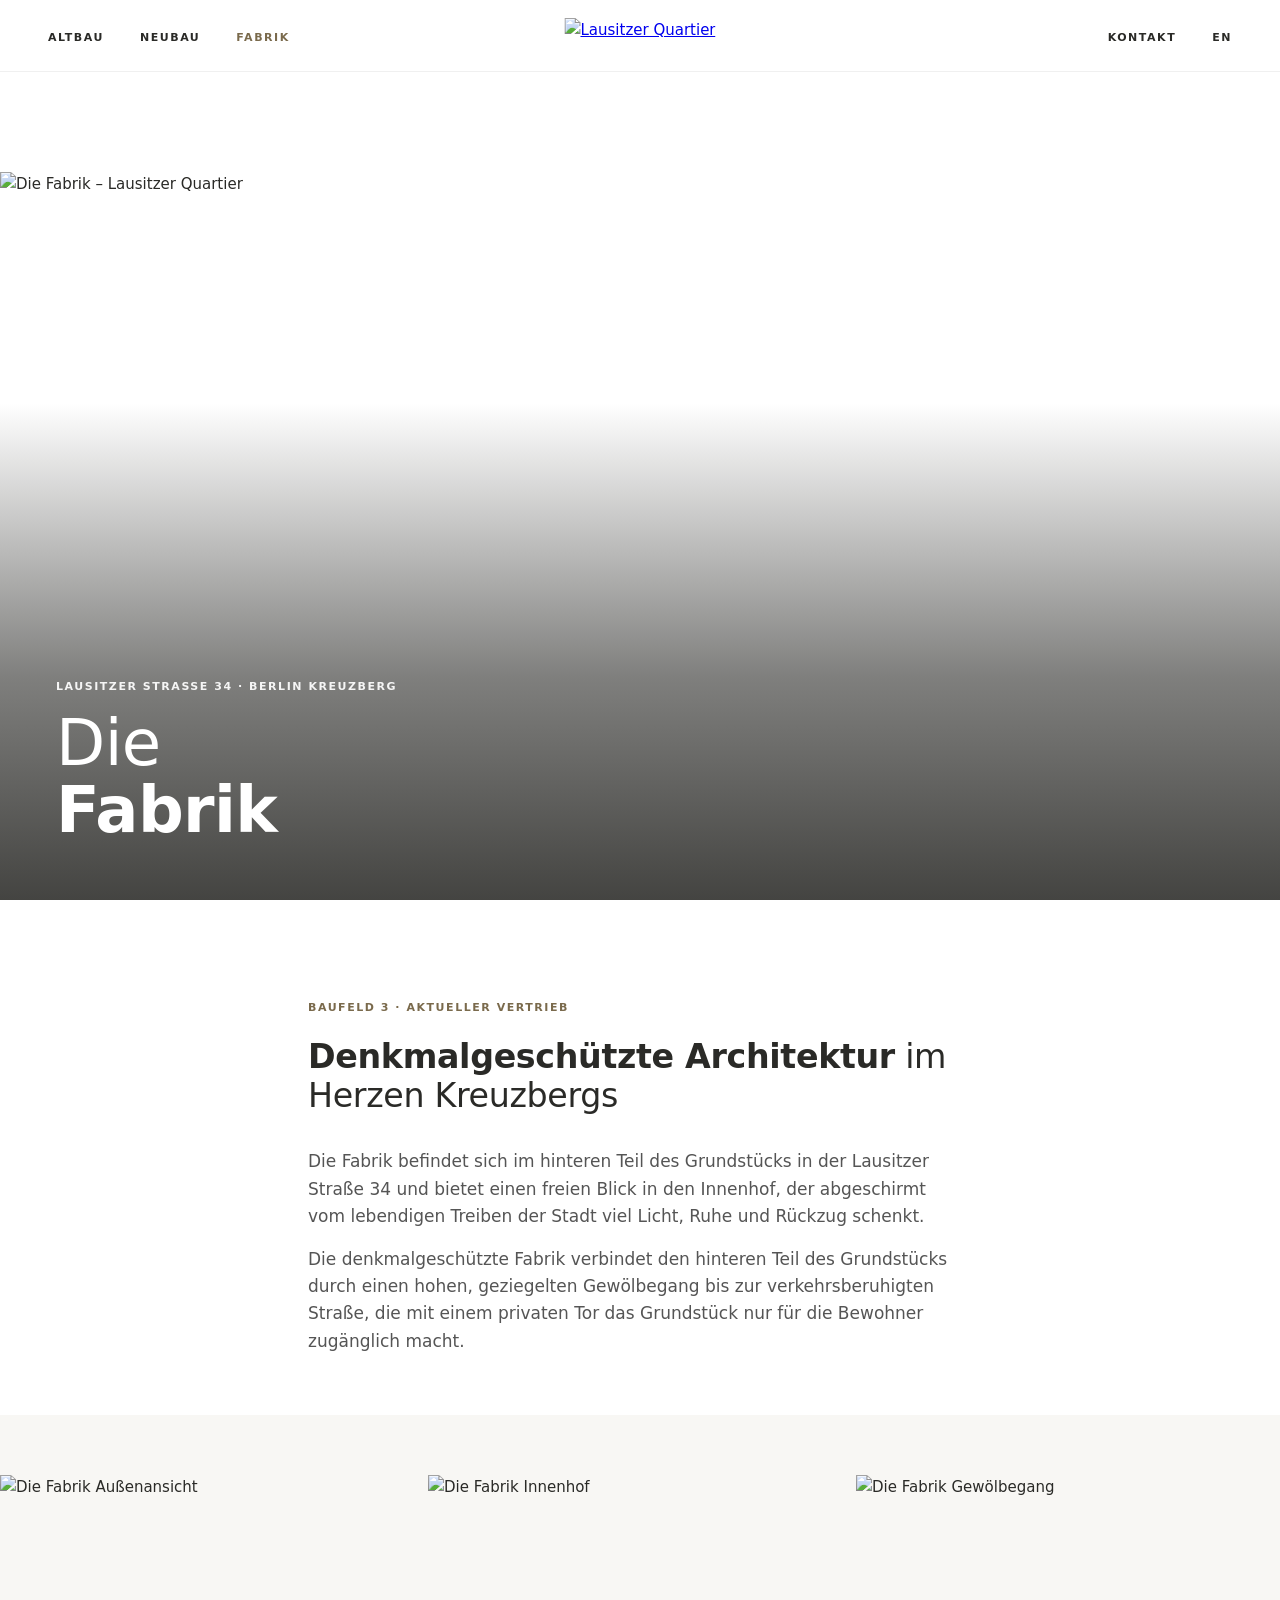
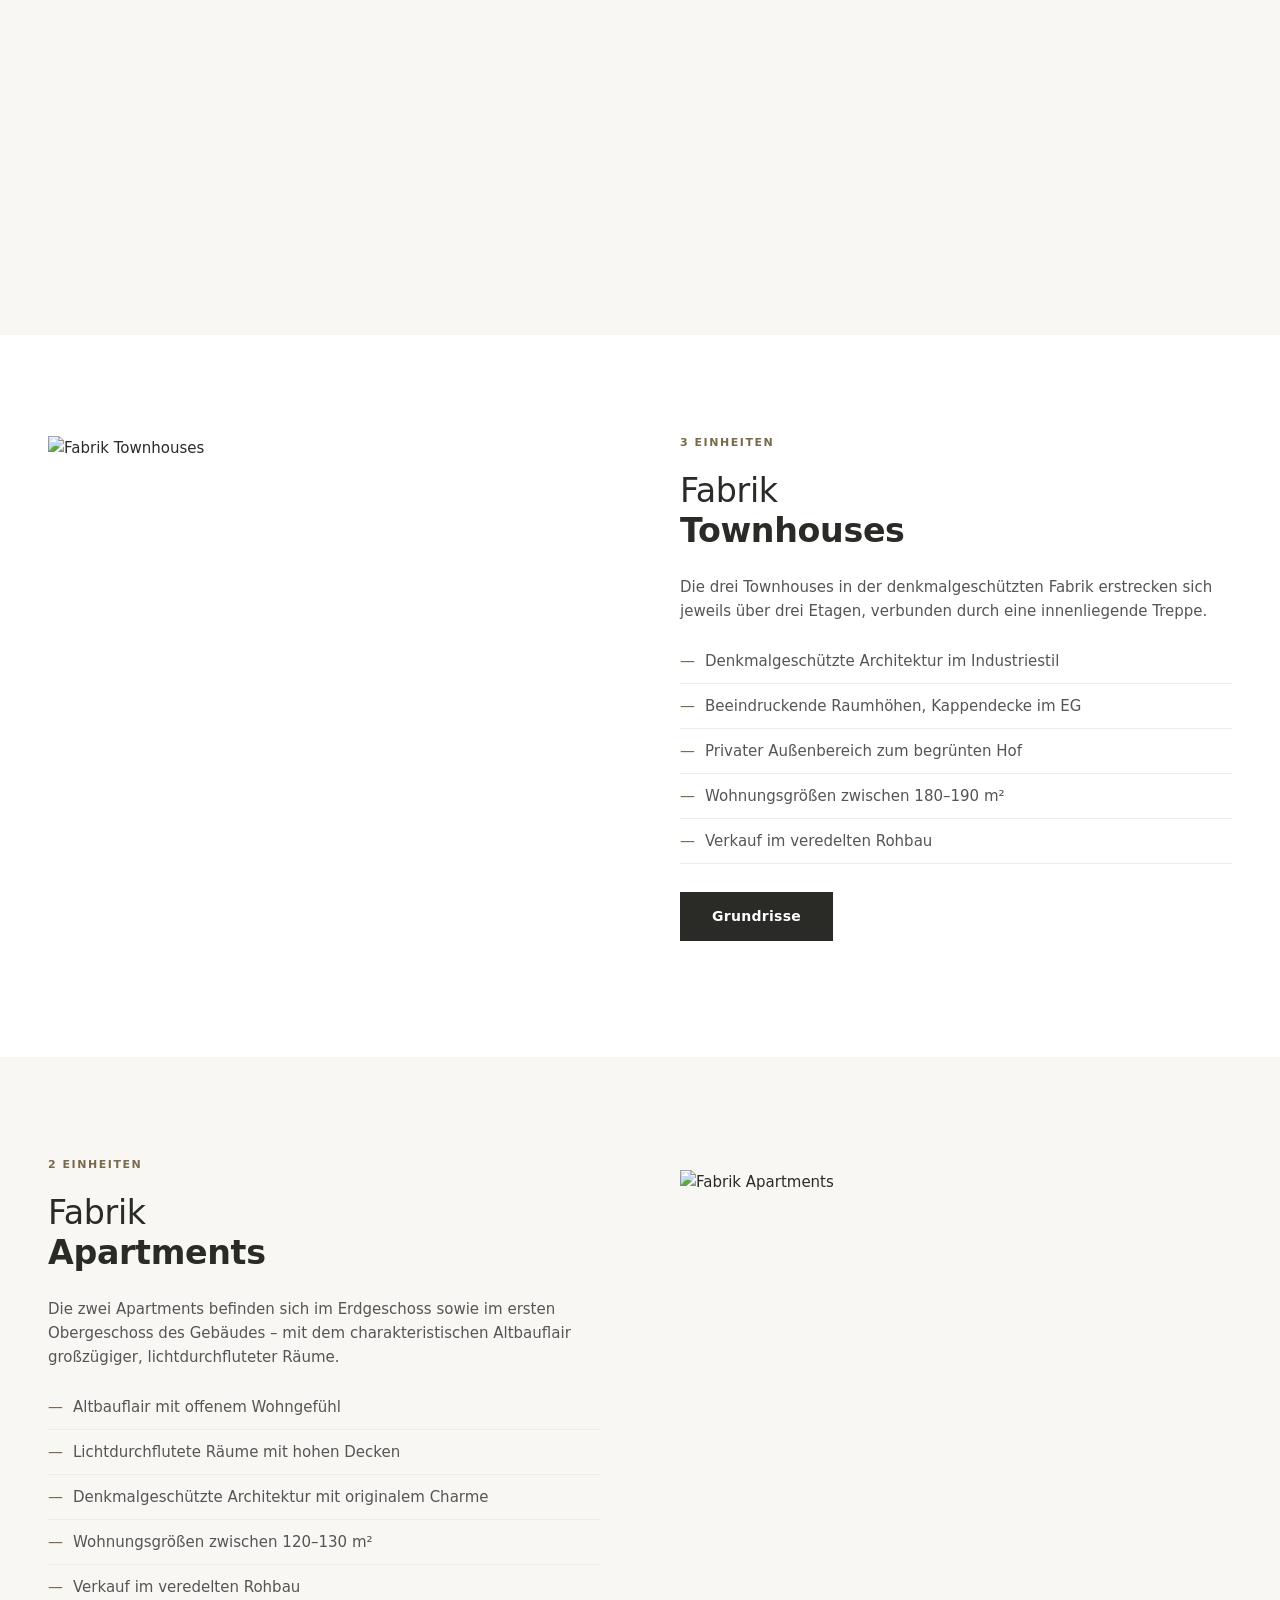
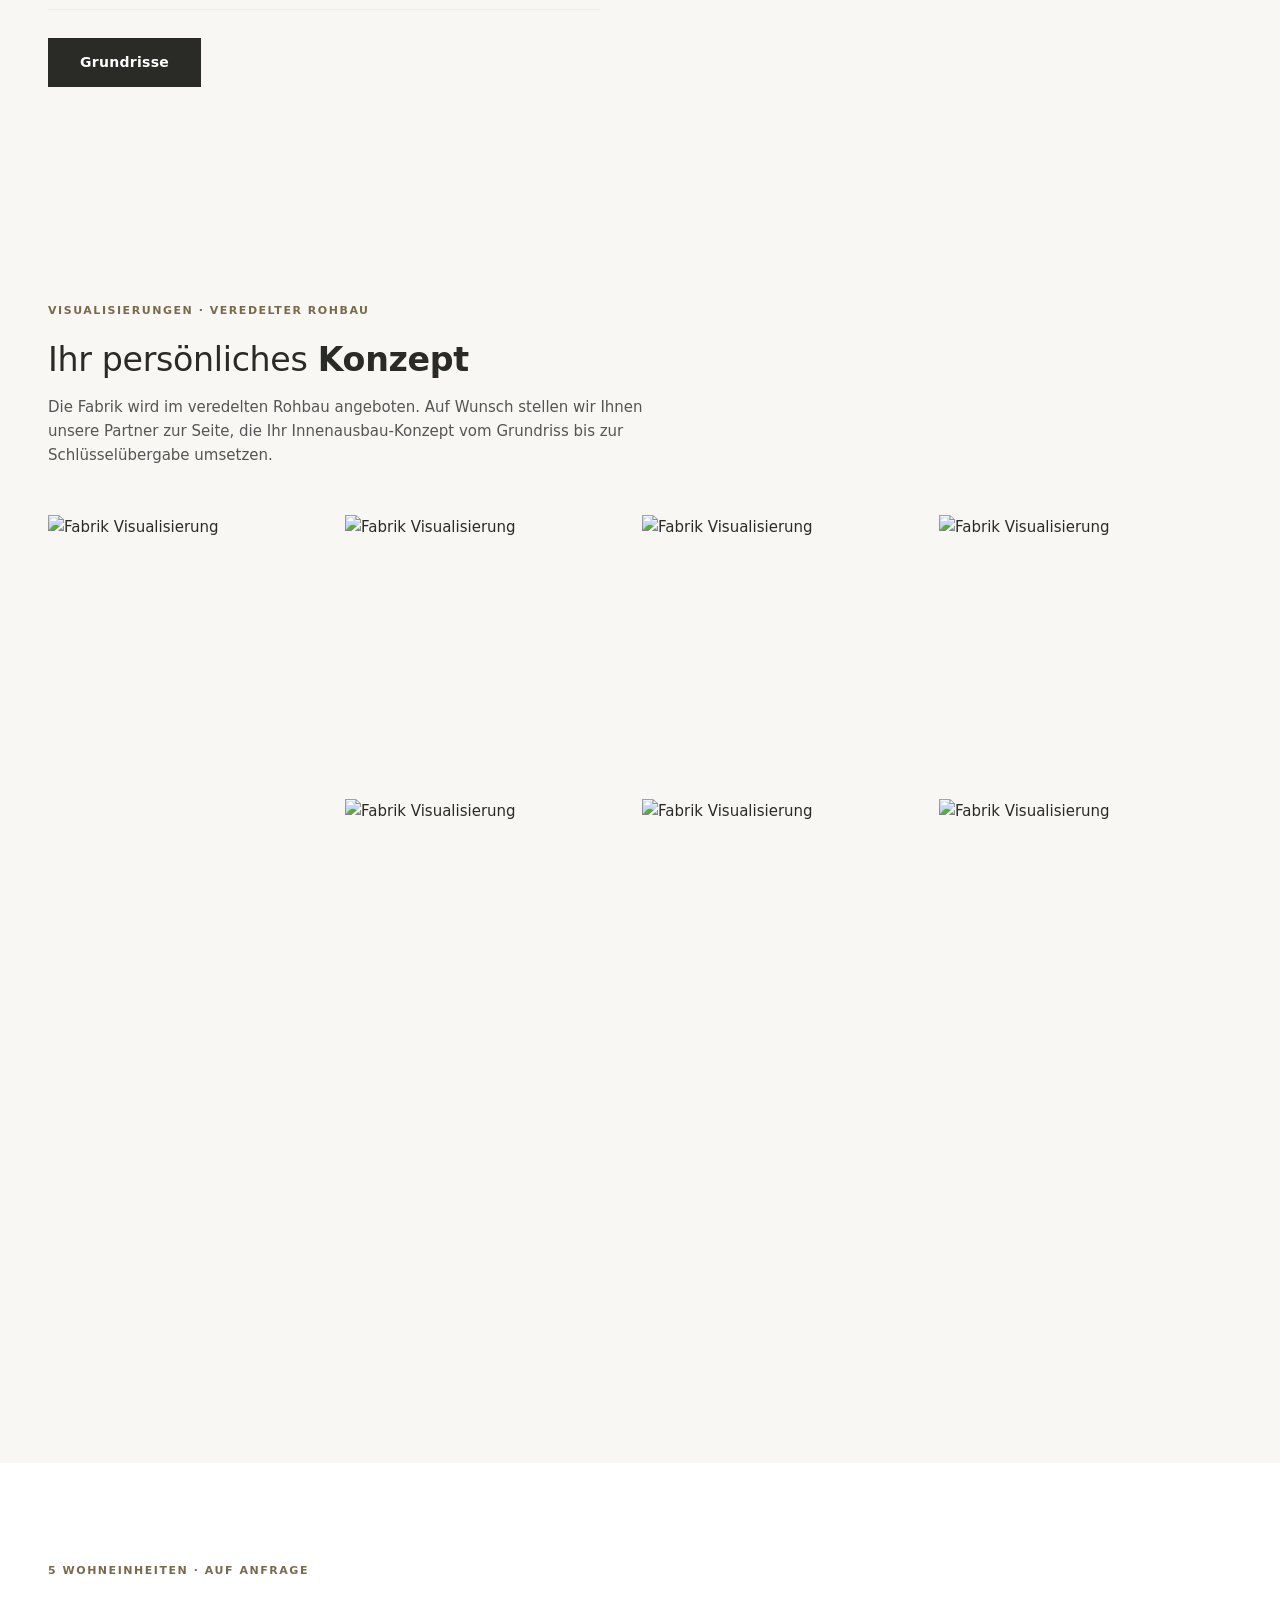
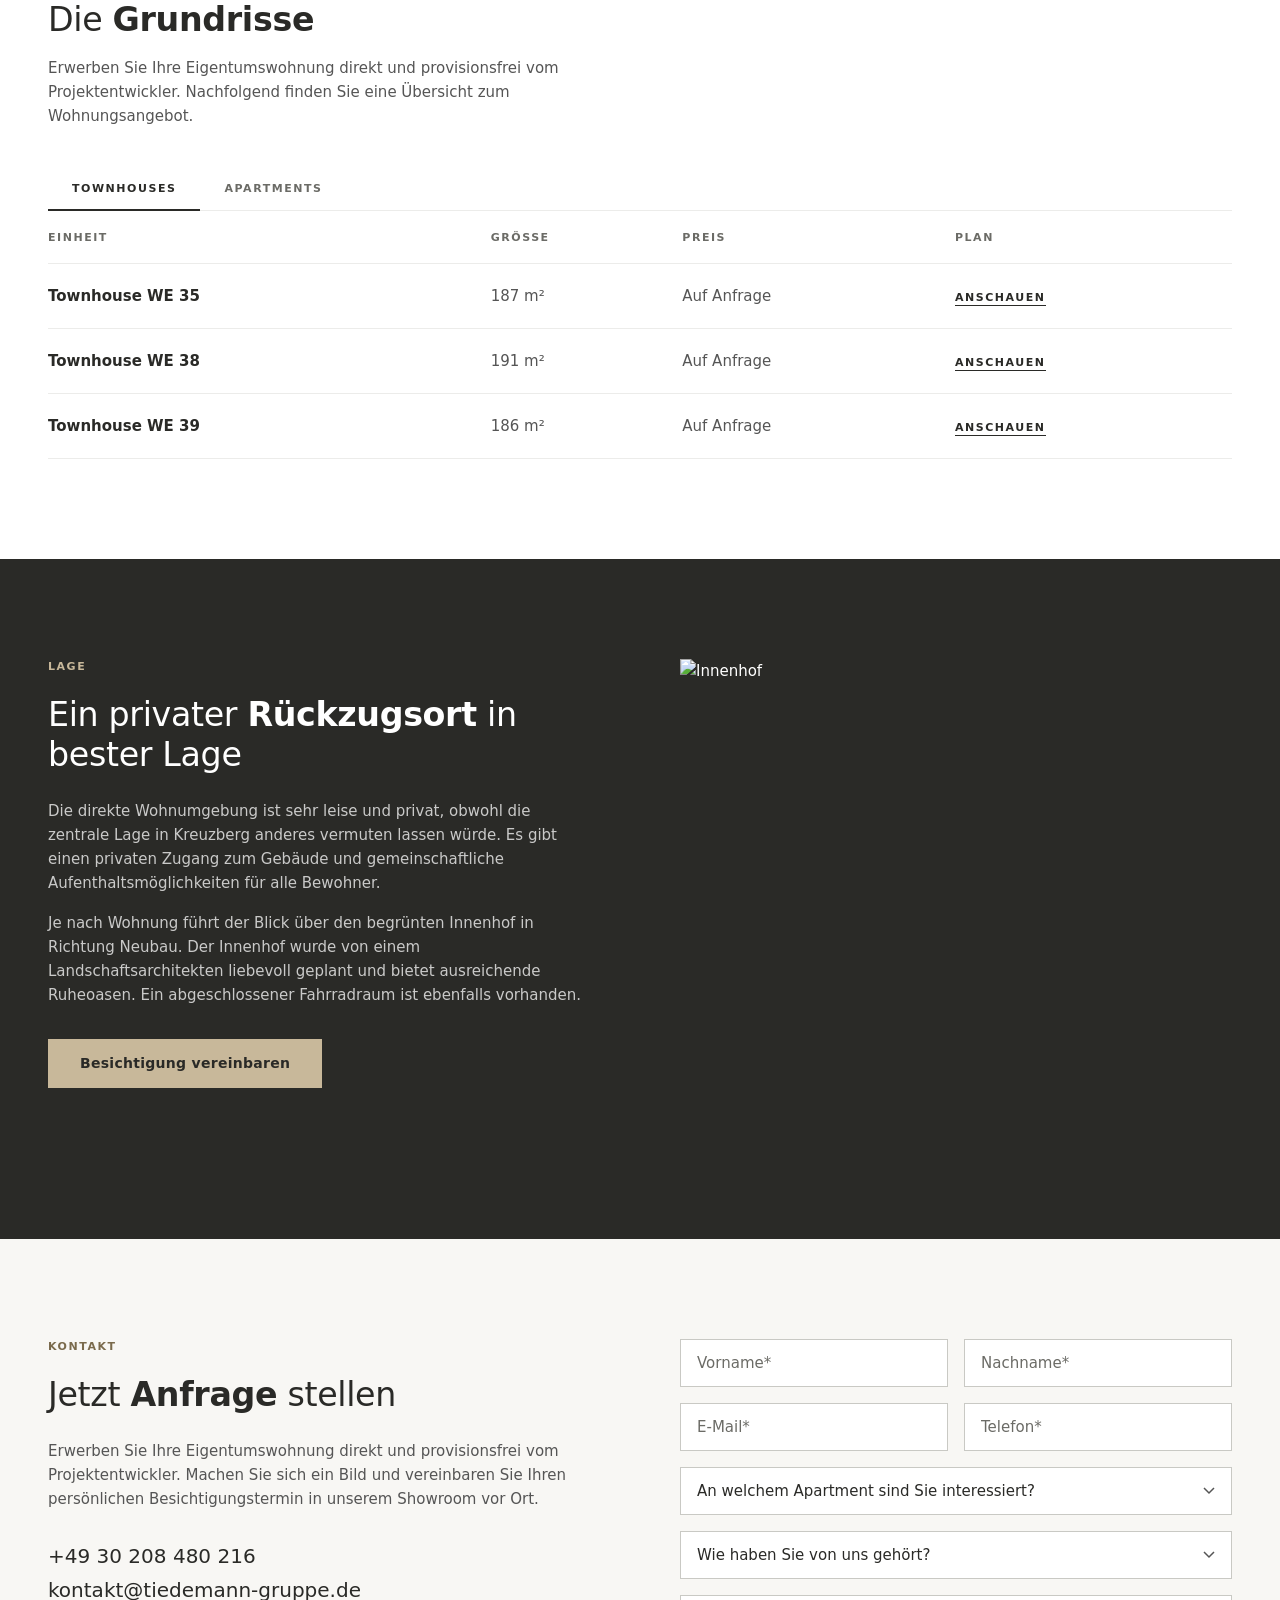
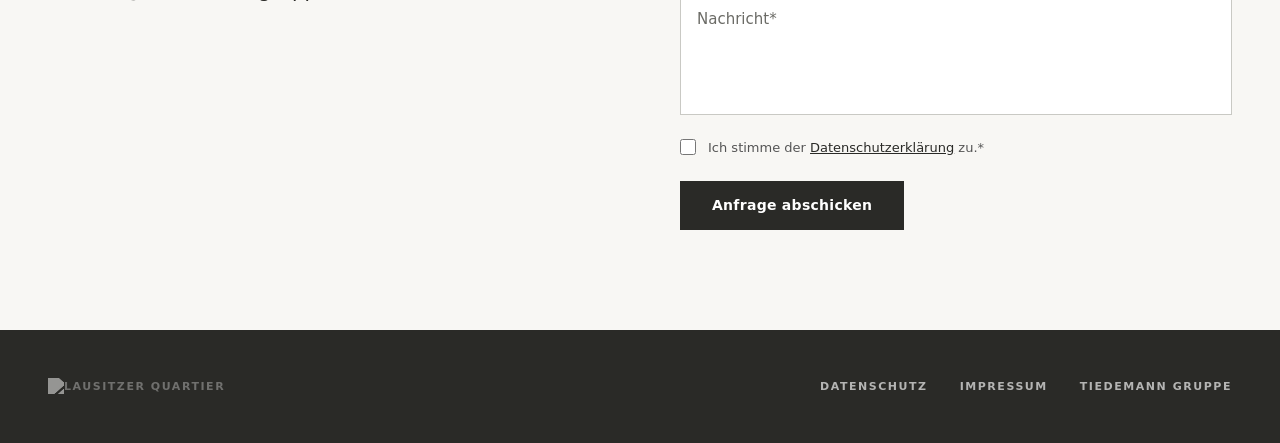
==== commit d64f89ad: "Neue Startseite, Neubau-Seite und Fabrik nach Tiedemann Design System - index.html: neue Startseite " ====
--- a/fabrik.html
+++ b/fabrik.html
@@ -4,31 +4,77 @@
 <meta charset="UTF-8">
 <meta name="viewport" content="width=device-width, initial-scale=1.0">
 <title>Die Fabrik – Lausitzer Quartier</title>
-<link rel="preconnect" href="https://fonts.googleapis.com">
-<link href="https://fonts.googleapis.com/css2?family=Cormorant+Garamond:ital,wght@0,300;0,400;1,300;1,400&family=Montserrat:wght@300;400;500&display=swap" rel="stylesheet">
 <style>
-  *, *::before, *::after { box-sizing: border-box; margin: 0; padding: 0; }
+  *, *::before, *::after { box-sizing: border-box; margin: 0; padding: 0; border-radius: 0; }
 
   :root {
     --white: #ffffff;
     --off-white: #f8f7f4;
     --light-grey: #ececea;
-    --mid-grey: #9a9a95;
+    --mid-grey: #6b6b66;      /* darkened from #9a9a95 for >=4.5:1 on white/off-white */
+    --text-muted: #555555;
     --dark: #2a2a27;
-    --accent: #c8b89a;
-    --font-serif: 'Cormorant Garamond', Georgia, serif;
-    --font-sans: 'Montserrat', Helvetica, sans-serif;
+    --accent: #c8b89a;        /* on dark backgrounds only */
+    --accent-dark: #7a6a4c;   /* accent for small text on light backgrounds (>=4.9:1) */
+
+    --font: 'Segoe UI', system-ui, -apple-system, 'Helvetica Neue', Arial, sans-serif;
+
+    /* Tiedemann type scale */
+    --fs-display: clamp(40px, 5vw, 64px);
+    --lh-display: 1.05;
+    --fs-h1: clamp(28px, 2.6vw, 40px);
+    --lh-h1: 1.2;
+    --fs-h2: 20px;
+    --lh-h2: 1.3;
+    --fs-body: 15px;
+    --lh-body: 1.6;
+    --fs-lead: 17px;
+    --fs-small: 13px;
+    --lh-small: 1.5;
+    --fs-button: 14px;
+    --fs-label: 11px;
+    --ls-label: 0.14em;
+
+    --fw-light: 300;
+    --fw-regular: 400;
+    --fw-semibold: 600;
   }
 
   html { scroll-behavior: smooth; }
 
   body {
-    font-family: var(--font-sans);
-    font-weight: 300;
+    font-family: var(--font);
+    font-weight: var(--fw-regular);
     color: var(--dark);
     background: var(--white);
-    font-size: 15px;
-    line-height: 1.7;
+    font-size: var(--fs-body);
+    line-height: var(--lh-body);
+    overflow-x: hidden;
+  }
+
+  img { max-width: 100%; }
+
+  /* Titles: receding part Light 300, carrying part SemiBold 600 */
+  h1, h2, h3 {
+    font-family: var(--font);
+    font-weight: var(--fw-light);
+    letter-spacing: -0.01em;
+  }
+  h1 em, h2 em, h3 em {
+    font-style: normal;
+    font-weight: var(--fw-semibold);
+  }
+
+  /* Overlines / labels */
+  .intro-label, .renders-label, .units-label {
+    display: block;
+    font-size: var(--fs-label);
+    font-weight: var(--fw-semibold);
+    letter-spacing: var(--ls-label);
+    line-height: var(--lh-small);
+    text-transform: uppercase;
+    color: var(--accent-dark);
+    margin-bottom: 20px;
   }
 
   /* NAV */
@@ -54,17 +100,17 @@
   }
 
   nav a {
-    font-family: var(--font-sans);
-    font-size: 11px;
-    font-weight: 400;
-    letter-spacing: 0.15em;
+    font-size: var(--fs-label);
+    font-weight: var(--fw-semibold);
+    letter-spacing: var(--ls-label);
     text-transform: uppercase;
     color: var(--dark);
     text-decoration: none;
-    transition: opacity 0.2s;
-  }
-
-  nav a:hover, nav a.active { opacity: 0.5; }
+    transition: color 0.2s;
+  }
+
+  nav a:hover { color: var(--accent-dark); }
+  nav a.active { color: var(--accent-dark); }
 
   .nav-left, .nav-right {
     display: flex;
@@ -100,28 +146,36 @@
     object-position: center 60%;
   }
 
+  .hero::after {
+    content: '';
+    position: absolute;
+    inset: auto 0 0 0;
+    height: 60%;
+    background: linear-gradient(to top, rgba(42,42,39,0.88) 0%, rgba(42,42,39,0.6) 45%, rgba(42,42,39,0) 100%);
+    pointer-events: none;
+  }
+
   .hero-caption {
     position: absolute;
     bottom: 56px;
     left: 56px;
+    right: 24px;
+    z-index: 1;
   }
 
   .hero-caption h1 {
-    font-family: var(--font-serif);
-    font-size: clamp(44px, 6vw, 88px);
-    font-weight: 300;
+    font-size: var(--fs-display);
+    line-height: var(--lh-display);
     color: var(--white);
-    line-height: 1.1;
-    letter-spacing: 0.01em;
   }
 
   .hero-caption p {
-    font-size: 11px;
-    font-weight: 400;
-    letter-spacing: 0.15em;
+    font-size: var(--fs-label);
+    font-weight: var(--fw-semibold);
+    letter-spacing: var(--ls-label);
     text-transform: uppercase;
-    color: rgba(255,255,255,0.7);
-    margin-top: 10px;
+    color: rgba(255,255,255,0.92);
+    margin-bottom: 14px;
   }
 
   /* SECTIONS */
@@ -139,33 +193,28 @@
     padding: 0 48px;
   }
 
+  .section-title,
+  .intro h2,
+  .split-text h2,
+  .renders h2,
+  .units h2,
+  .location h2,
+  .contact-info h2 {
+    font-size: var(--fs-h1);
+    line-height: var(--lh-h1);
+  }
+
   /* INTRO */
   .intro {
     padding: 100px 0 60px;
   }
 
-  .intro-label {
-    font-size: 10px;
-    font-weight: 500;
-    letter-spacing: 0.2em;
-    text-transform: uppercase;
-    color: var(--mid-grey);
-    margin-bottom: 24px;
-    display: block;
-  }
-
-  .intro h2 {
-    font-family: var(--font-serif);
-    font-size: clamp(32px, 4vw, 56px);
-    font-weight: 300;
-    line-height: 1.2;
-    margin-bottom: 32px;
-  }
+  .intro h2 { margin-bottom: 32px; }
 
   .intro p {
-    font-size: 15px;
-    line-height: 1.8;
-    color: #555;
+    font-size: var(--fs-lead);
+    line-height: var(--lh-body);
+    color: var(--text-muted);
     max-width: 640px;
   }
 
@@ -205,17 +254,10 @@
   .split-inner.reverse { direction: rtl; }
   .split-inner.reverse > * { direction: ltr; }
 
-  .split-text h2 {
-    font-family: var(--font-serif);
-    font-size: clamp(28px, 3vw, 42px);
-    font-weight: 300;
-    line-height: 1.2;
-    margin-bottom: 24px;
-  }
+  .split-text h2 { margin-bottom: 24px; }
 
   .split-text p {
-    color: #555;
-    line-height: 1.8;
+    color: var(--text-muted);
     margin-bottom: 16px;
   }
 
@@ -227,8 +269,8 @@
   .split-text ul li {
     padding: 10px 0;
     border-bottom: 1px solid var(--light-grey);
-    font-size: 14px;
-    color: #555;
+    font-size: var(--fs-body);
+    color: var(--text-muted);
     display: flex;
     align-items: flex-start;
     gap: 10px;
@@ -236,7 +278,7 @@
 
   .split-text ul li::before {
     content: '—';
-    color: var(--accent);
+    color: var(--accent-dark);
     flex-shrink: 0;
   }
 
@@ -253,20 +295,12 @@
     padding: 100px 0;
   }
 
-  .renders h2 {
-    font-family: var(--font-serif);
-    font-size: clamp(28px, 3vw, 42px);
-    font-weight: 300;
-    margin-bottom: 8px;
-  }
-
-  .renders-label {
-    font-size: 10px;
-    letter-spacing: 0.2em;
-    text-transform: uppercase;
-    color: var(--mid-grey);
+  .renders h2 { margin-bottom: 16px; }
+
+  .section-lead {
+    color: var(--text-muted);
+    max-width: 600px;
     margin-bottom: 48px;
-    display: block;
   }
 
   .render-grid {
@@ -292,21 +326,10 @@
     padding: 100px 0;
   }
 
-  .units h2 {
-    font-family: var(--font-serif);
-    font-size: clamp(28px, 3vw, 42px);
-    font-weight: 300;
-    margin-bottom: 8px;
-  }
-
-  .units-label {
-    font-size: 10px;
-    letter-spacing: 0.2em;
-    text-transform: uppercase;
-    color: var(--mid-grey);
-    margin-bottom: 48px;
-    display: block;
-  }
+  .units h2 { margin-bottom: 16px; }
+  .units .section-lead { margin-bottom: 40px; }
+
+  .table-wrap { width: 100%; overflow-x: auto; }
 
   .units-tabs {
     display: flex;
@@ -316,10 +339,10 @@
   }
 
   .tab-btn {
-    font-family: var(--font-sans);
-    font-size: 11px;
-    font-weight: 500;
-    letter-spacing: 0.15em;
+    font-family: var(--font);
+    font-size: var(--fs-label);
+    font-weight: var(--fw-semibold);
+    letter-spacing: var(--ls-label);
     text-transform: uppercase;
     color: var(--mid-grey);
     background: none;
@@ -346,41 +369,41 @@
   }
 
   .units-table th {
-    font-size: 10px;
-    font-weight: 500;
-    letter-spacing: 0.15em;
+    font-size: var(--fs-label);
+    font-weight: var(--fw-semibold);
+    letter-spacing: var(--ls-label);
     text-transform: uppercase;
     color: var(--mid-grey);
     text-align: left;
-    padding: 16px 0;
+    padding: 16px 12px 16px 0;
     border-bottom: 1px solid var(--light-grey);
   }
 
   .units-table td {
-    padding: 20px 0;
+    padding: 20px 12px 20px 0;
     border-bottom: 1px solid var(--light-grey);
-    font-size: 14px;
-    color: #555;
+    font-size: var(--fs-body);
+    color: var(--text-muted);
   }
 
   .units-table td:first-child {
-    font-weight: 400;
+    font-weight: var(--fw-semibold);
     color: var(--dark);
   }
 
   .units-table a {
-    font-size: 10px;
-    font-weight: 500;
-    letter-spacing: 0.15em;
+    font-size: var(--fs-label);
+    font-weight: var(--fw-semibold);
+    letter-spacing: var(--ls-label);
     text-transform: uppercase;
     color: var(--dark);
     text-decoration: none;
     border-bottom: 1px solid var(--dark);
     padding-bottom: 1px;
-    transition: opacity 0.2s;
-  }
-
-  .units-table a:hover { opacity: 0.5; }
+    transition: color 0.2s, border-color 0.2s;
+  }
+
+  .units-table a:hover { color: var(--accent-dark); border-color: var(--accent-dark); }
 
   /* LOCATION */
   .location {
@@ -389,19 +412,15 @@
     color: var(--white);
   }
 
-  .location .intro-label { color: rgba(255,255,255,0.4); }
+  .location .intro-label { color: var(--accent); }
 
   .location h2 {
-    font-family: var(--font-serif);
-    font-size: clamp(32px, 4vw, 56px);
-    font-weight: 300;
     color: var(--white);
     margin-bottom: 24px;
   }
 
   .location p {
-    color: rgba(255,255,255,0.65);
-    line-height: 1.8;
+    color: rgba(255,255,255,0.75);
     max-width: 540px;
   }
 
@@ -419,6 +438,7 @@
     width: 100%;
     height: 480px;
     object-fit: cover;
+    display: block;
   }
 
   /* CONTACT */
@@ -433,30 +453,26 @@
     gap: 80px;
   }
 
-  .contact-info h2 {
-    font-family: var(--font-serif);
-    font-size: clamp(28px, 3vw, 48px);
-    font-weight: 300;
-    margin-bottom: 24px;
-    line-height: 1.2;
-  }
+  .contact-info h2 { margin-bottom: 24px; }
 
   .contact-info p {
-    color: #555;
-    line-height: 1.8;
+    color: var(--text-muted);
     margin-bottom: 32px;
   }
 
   .contact-details a {
     display: block;
-    font-size: 14px;
+    font-size: var(--fs-h2);
+    line-height: var(--lh-h2);
+    font-weight: var(--fw-light);
     color: var(--dark);
     text-decoration: none;
     margin-bottom: 8px;
-    transition: opacity 0.2s;
-  }
-
-  .contact-details a:hover { opacity: 0.5; }
+    overflow-wrap: anywhere;
+    transition: color 0.2s;
+  }
+
+  .contact-details a:hover { color: var(--accent-dark); }
 
   .contact-form .form-row {
     display: grid;
@@ -469,17 +485,22 @@
   .contact-form select,
   .contact-form textarea {
     width: 100%;
-    font-family: var(--font-sans);
-    font-size: 13px;
-    font-weight: 300;
+    font-family: var(--font);
+    font-size: var(--fs-body);
+    font-weight: var(--fw-regular);
     padding: 14px 16px;
-    border: 1px solid #ddd;
-    background: var(--white);
+    border: 1px solid #c9c9c4;
+    border-radius: 0;
+    background-color: var(--white);
     color: var(--dark);
     outline: none;
     transition: border-color 0.2s;
     appearance: none;
-  }
+    -webkit-appearance: none;
+  }
+
+  .contact-form input::placeholder,
+  .contact-form textarea::placeholder { color: #6b6b66; opacity: 1; }
 
   .contact-form input:focus,
   .contact-form select:focus,
@@ -495,7 +516,8 @@
 
   .contact-form select {
     margin-bottom: 16px;
-    background-image: url("data:image/svg+xml,%3Csvg xmlns='http://www.w3.org/2000/svg' width='12' height='8' viewBox='0 0 12 8'%3E%3Cpath d='M1 1l5 5 5-5' stroke='%23999' stroke-width='1.5' fill='none'/%3E%3C/svg%3E");
+    padding-right: 40px;
+    background-image: url("data:image/svg+xml,%3Csvg xmlns='http://www.w3.org/2000/svg' width='12' height='8' viewBox='0 0 12 8'%3E%3Cpath d='M1 1l5 5 5-5' stroke='%23555' stroke-width='1.5' fill='none'/%3E%3C/svg%3E");
     background-repeat: no-repeat;
     background-position: right 16px center;
   }
@@ -505,15 +527,20 @@
     align-items: flex-start;
     gap: 12px;
     margin-bottom: 24px;
-    font-size: 12px;
-    color: #888;
+    font-size: var(--fs-small);
+    line-height: var(--lh-small);
+    color: var(--text-muted);
   }
 
   .contact-form .privacy input[type=checkbox] {
     width: 16px;
     height: 16px;
+    padding: 0;
     flex-shrink: 0;
-    margin-top: 2px;
+    margin-top: 1px;
+    appearance: auto;
+    -webkit-appearance: checkbox;
+    accent-color: var(--dark);
   }
 
   .contact-form .privacy a {
@@ -521,27 +548,31 @@
   }
 
   .btn {
-    font-family: var(--font-sans);
-    font-size: 11px;
-    font-weight: 500;
-    letter-spacing: 0.18em;
-    text-transform: uppercase;
+    font-family: var(--font);
+    font-size: var(--fs-button);
+    font-weight: var(--fw-semibold);
+    letter-spacing: 0.02em;
+    line-height: 1.2;
     background: var(--dark);
     color: var(--white);
     border: none;
-    padding: 16px 36px;
+    border-radius: 0;
+    padding: 16px 32px;
     cursor: pointer;
     display: inline-block;
     text-decoration: none;
-    transition: opacity 0.2s;
-  }
-
-  .btn:hover { opacity: 0.75; }
+    transition: background-color 0.2s;
+  }
+
+  .btn:hover { background: #45453f; }
+
+  .location .btn { background: var(--accent); color: var(--dark); }
+  .location .btn:hover { background: #d8cbb2; }
 
   /* FOOTER */
   footer {
     background: var(--dark);
-    color: rgba(255,255,255,0.4);
+    color: rgba(255,255,255,0.65);
     padding: 48px;
     display: flex;
     align-items: center;
@@ -551,17 +582,18 @@
   }
 
   footer a {
-    color: rgba(255,255,255,0.4);
+    color: rgba(255,255,255,0.65);
     text-decoration: none;
-    font-size: 11px;
-    letter-spacing: 0.1em;
+    font-size: var(--fs-label);
+    font-weight: var(--fw-semibold);
+    letter-spacing: var(--ls-label);
     text-transform: uppercase;
     transition: color 0.2s;
   }
 
-  footer a:hover { color: rgba(255,255,255,0.8); }
-
-  .footer-links { display: flex; gap: 32px; }
+  footer a:hover { color: var(--white); }
+
+  .footer-links { display: flex; gap: 32px; flex-wrap: wrap; }
 
   /* RESPONSIVE */
   @media (max-width: 900px) {
@@ -569,13 +601,26 @@
     .nav-left .nav-link-altbau,
     .nav-left .nav-link-neubau { display: none; }
     .container, .container--narrow { padding: 0 24px; }
+    .hero-caption { left: 24px; bottom: 40px; }
+    section, .split, .renders, .units, .location, .contact { padding: 72px 0; }
+    .intro { padding: 72px 0 40px; }
+    .photo-grid { padding: 40px 0; }
     .split-inner, .contact-inner, .location-grid { grid-template-columns: 1fr; gap: 40px; }
     .split-inner.reverse { direction: ltr; }
-    .render-grid { grid-template-columns: repeat(2, 1fr); }
+    .split-img img { height: 360px; }
+    .location-img img { height: 360px; }
+    .render-grid { grid-template-columns: repeat(2, 1fr); grid-auto-rows: 200px; }
     .grid-3 { grid-template-columns: 1fr; }
     .grid-3 img { height: 300px; }
     .contact-form .form-row { grid-template-columns: 1fr; }
-    footer { flex-direction: column; align-items: flex-start; }
+    footer { flex-direction: column; align-items: flex-start; padding: 40px 24px; }
+  }
+
+  @media (max-width: 480px) {
+    header { padding: 0 16px; }
+    nav ul, .nav-left, .nav-right { gap: 14px; }
+    .nav-logo img { height: 22px; }
+    .tab-btn { padding: 14px 16px; }
   }
 </style>
 </head>
@@ -586,11 +631,11 @@
   <nav>
     <ul class="nav-left">
       <li><a href="https://www.lausitzerquartier.de/altbau/" class="nav-link-altbau">Altbau</a></li>
-      <li><a href="https://www.lausitzerquartier.de/neubau/" class="nav-link-neubau">Neubau</a></li>
+      <li><a href="neubau.html" class="nav-link-neubau">Neubau</a></li>
       <li><a href="https://www.lausitzerquartier.de/fabrik/" class="active">Fabrik</a></li>
     </ul>
   </nav>
-  <a href="https://www.lausitzerquartier.de/" class="nav-logo">
+  <a href="index.html" class="nav-logo">
     <img src="https://www.lausitzerquartier.de/wp-content/uploads/2021/01/logo-1.svg" alt="Lausitzer Quartier">
   </a>
   <nav>
@@ -609,7 +654,7 @@
   >
   <div class="hero-caption">
     <p>Lausitzer Straße 34 · Berlin Kreuzberg</p>
-    <h1>Die<br>Fabrik</h1>
+    <h1>Die<br><em>Fabrik</em></h1>
   </div>
 </section>
 
@@ -617,7 +662,7 @@
 <section class="intro">
   <div class="container--narrow">
     <span class="intro-label">Baufeld 3 · Aktueller Vertrieb</span>
-    <h2>Denkmalgeschützte Architektur im Herzen Kreuzbergs</h2>
+    <h2><em>Denkmalgeschützte Architektur</em> im Herzen Kreuzbergs</h2>
     <p>Die Fabrik befindet sich im hinteren Teil des Grundstücks in der Lausitzer Straße 34 und bietet einen freien Blick in den Innenhof, der abgeschirmt vom lebendigen Treiben der Stadt viel Licht, Ruhe und Rückzug schenkt.</p>
     <p>Die denkmalgeschützte Fabrik verbindet den hinteren Teil des Grundstücks durch einen hohen, geziegelten Gewölbegang bis zur verkehrsberuhigten Straße, die mit einem privaten Tor das Grundstück nur für die Bewohner zugänglich macht.</p>
   </div>
@@ -648,7 +693,7 @@
       </div>
       <div class="split-text">
         <span class="intro-label">3 Einheiten</span>
-        <h2>Fabrik<br>Townhouses</h2>
+        <h2>Fabrik<br><em>Townhouses</em></h2>
         <p>Die drei Townhouses in der denkmalgeschützten Fabrik erstrecken sich jeweils über drei Etagen, verbunden durch eine innenliegende Treppe.</p>
         <ul>
           <li>Denkmalgeschützte Architektur im Industriestil</li>
@@ -675,7 +720,7 @@
       </div>
       <div class="split-text">
         <span class="intro-label">2 Einheiten</span>
-        <h2>Fabrik<br>Apartments</h2>
+        <h2>Fabrik<br><em>Apartments</em></h2>
         <p>Die zwei Apartments befinden sich im Erdgeschoss sowie im ersten Obergeschoss des Gebäudes – mit dem charakteristischen Altbauflair großzügiger, lichtdurchfluteter Räume.</p>
         <ul>
           <li>Altbauflair mit offenem Wohngefühl</li>
@@ -696,8 +741,8 @@
 <section class="renders">
   <div class="container">
     <span class="renders-label">Visualisierungen · Veredelter Rohbau</span>
-    <h2>Ihr persönliches Konzept</h2>
-    <p style="color:#555; max-width:600px; margin-bottom:48px; line-height:1.8;">Die Fabrik wird im veredelten Rohbau angeboten. Auf Wunsch stellen wir Ihnen unsere Partner zur Seite, die Ihr Innenausbau-Konzept vom Grundriss bis zur Schlüsselübergabe umsetzen.</p>
+    <h2>Ihr persönliches <em>Konzept</em></h2>
+    <p class="section-lead">Die Fabrik wird im veredelten Rohbau angeboten. Auf Wunsch stellen wir Ihnen unsere Partner zur Seite, die Ihr Innenausbau-Konzept vom Grundriss bis zur Schlüsselübergabe umsetzen.</p>
     <div class="render-grid">
       <div class="tall">
         <img src="https://www.lausitzerquartier.de/wp-content/uploads/2023/04/Lau34_Fabrik_Ren_02-1000x1250.jpg" alt="Fabrik Visualisierung" loading="lazy">
@@ -728,8 +773,8 @@
 <section class="units" id="apartments">
   <div class="container">
     <span class="units-label">5 Wohneinheiten · Auf Anfrage</span>
-    <h2>Grundrisse</h2>
-    <p style="color:#555; max-width:600px; margin-bottom:40px; line-height:1.8;">Erwerben Sie Ihre Eigentumswohnung direkt und provisionsfrei vom Projektentwickler. Nachfolgend finden Sie eine Übersicht zum Wohnungsangebot.</p>
+    <h2>Die <em>Grundrisse</em></h2>
+    <p class="section-lead">Erwerben Sie Ihre Eigentumswohnung direkt und provisionsfrei vom Projektentwickler. Nachfolgend finden Sie eine Übersicht zum Wohnungsangebot.</p>
 
     <div class="units-tabs">
       <button class="tab-btn active" onclick="showTab('townhouses', this)">Townhouses</button>
@@ -737,7 +782,7 @@
     </div>
 
     <div class="tab-panel active" id="tab-townhouses">
-      <table class="units-table">
+      <div class="table-wrap"><table class="units-table">
         <thead>
           <tr>
             <th>Einheit</th>
@@ -766,11 +811,11 @@
             <td><a href="https://www.lausitzerquartier.de/wp-content/uploads/2023/04/WE39_Fabrik-1.pdf" target="_blank">Anschauen</a></td>
           </tr>
         </tbody>
-      </table>
+      </table></div>
     </div>
 
     <div class="tab-panel" id="tab-apartments">
-      <table class="units-table">
+      <div class="table-wrap"><table class="units-table">
         <thead>
           <tr>
             <th>Einheit</th>
@@ -793,7 +838,7 @@
             <td><a href="https://www.lausitzerquartier.de/wp-content/uploads/2023/04/WE42_Fabrik-1.pdf" target="_blank">Anschauen</a></td>
           </tr>
         </tbody>
-      </table>
+      </table></div>
     </div>
   </div>
 </section>
@@ -804,7 +849,7 @@
     <div class="location-grid">
       <div>
         <span class="intro-label">Lage</span>
-        <h2>Ein privater Rückzugsort in bester Lage</h2>
+        <h2>Ein privater <em>Rückzugsort</em> in bester Lage</h2>
         <p>Die direkte Wohnumgebung ist sehr leise und privat, obwohl die zentrale Lage in Kreuzberg anderes vermuten lassen würde. Es gibt einen privaten Zugang zum Gebäude und gemeinschaftliche Aufenthaltsmöglichkeiten für alle Bewohner.</p>
         <p>Je nach Wohnung führt der Blick über den begrünten Innenhof in Richtung Neubau. Der Innenhof wurde von einem Landschaftsarchitekten liebevoll geplant und bietet ausreichende Ruheoasen. Ein abgeschlossener Fahrradraum ist ebenfalls vorhanden.</p>
         <p style="margin-top: 32px;">
@@ -824,7 +869,7 @@
     <div class="contact-inner">
       <div class="contact-info">
         <span class="intro-label">Kontakt</span>
-        <h2>Jetzt Anfrage stellen</h2>
+        <h2>Jetzt <em>Anfrage</em> stellen</h2>
         <p>Erwerben Sie Ihre Eigentumswohnung direkt und provisionsfrei vom Projektentwickler. Machen Sie sich ein Bild und vereinbaren Sie Ihren persönlichen Besichtigungstermin in unserem Showroom vor Ort.</p>
         <div class="contact-details">
           <a href="tel:+4930208480216">+49 30 208 480 216</a>
@@ -872,7 +917,7 @@
 
 <!-- FOOTER -->
 <footer>
-  <a href="https://www.lausitzerquartier.de/">
+  <a href="index.html">
     <img src="https://www.lausitzerquartier.de/wp-content/uploads/2021/01/logo-1.svg" alt="Lausitzer Quartier" style="height:28px; filter:brightness(0) invert(1); opacity:0.5;">
   </a>
   <div class="footer-links">
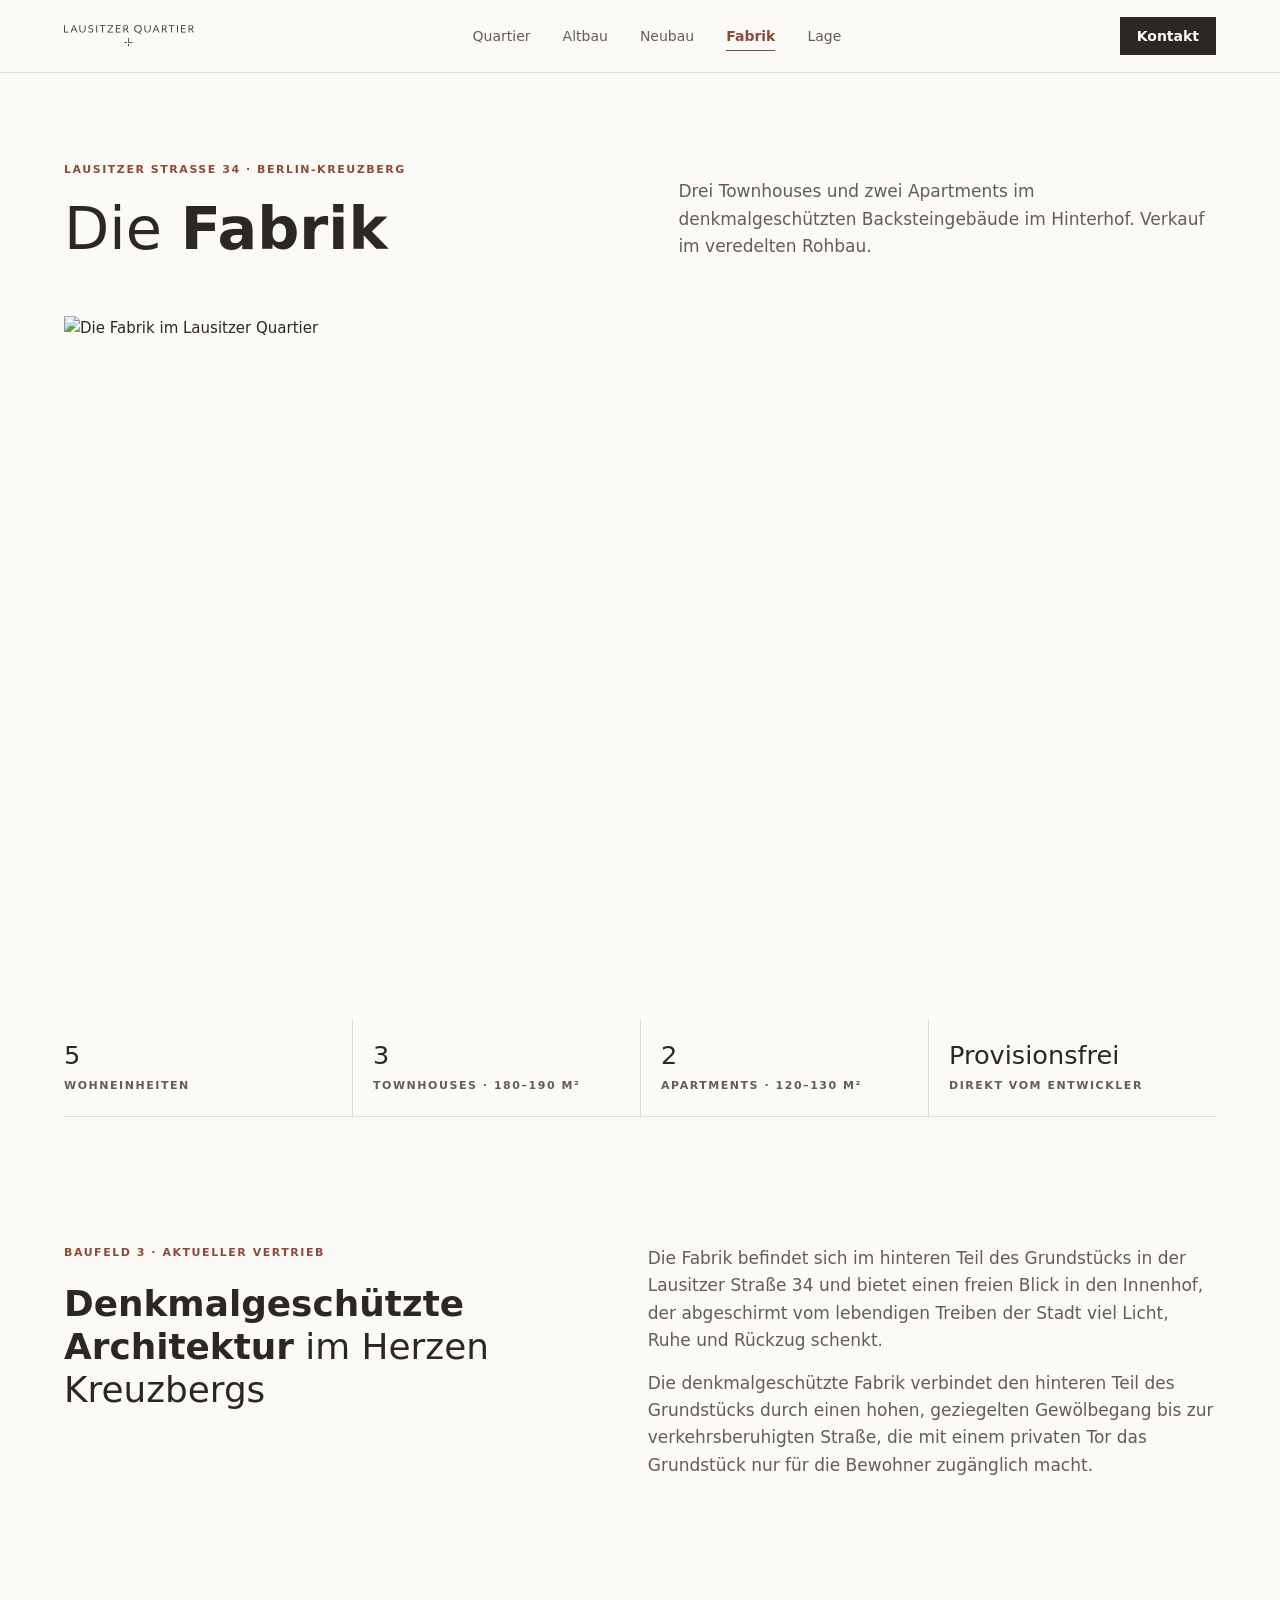
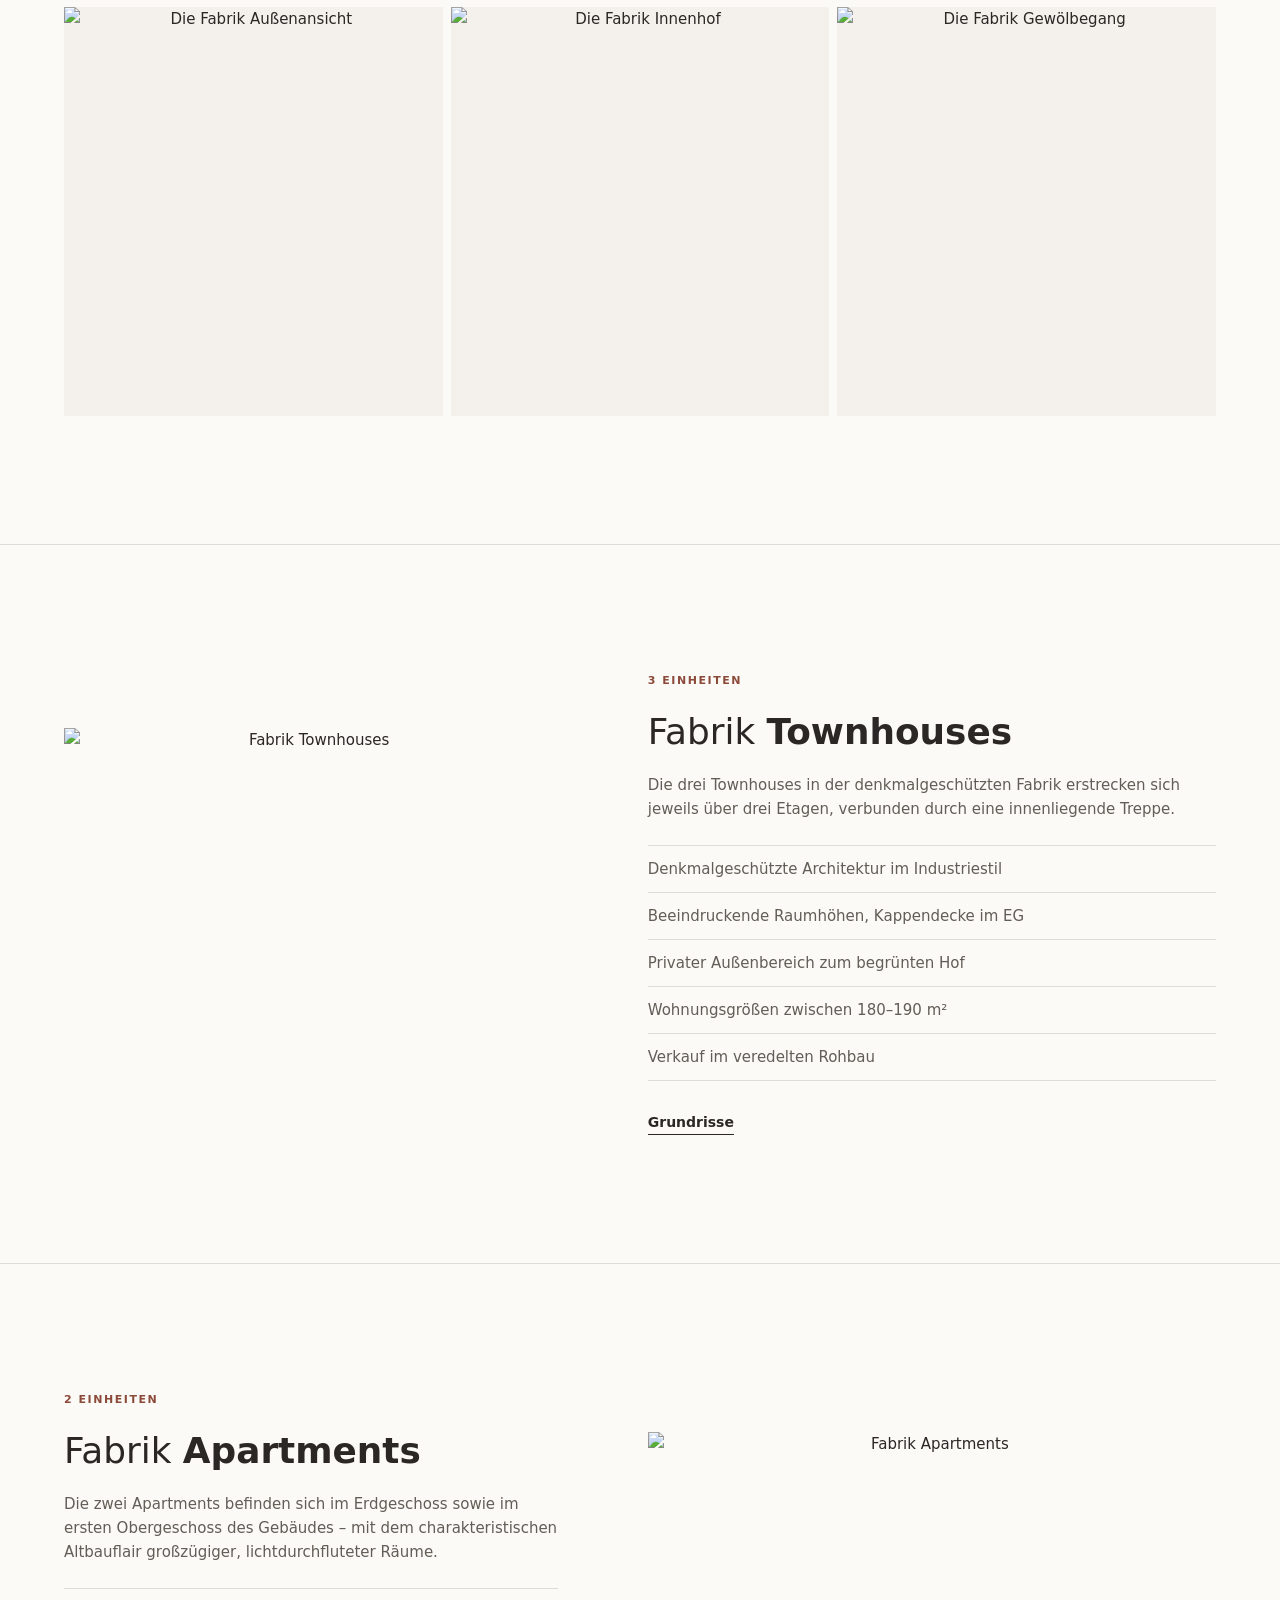
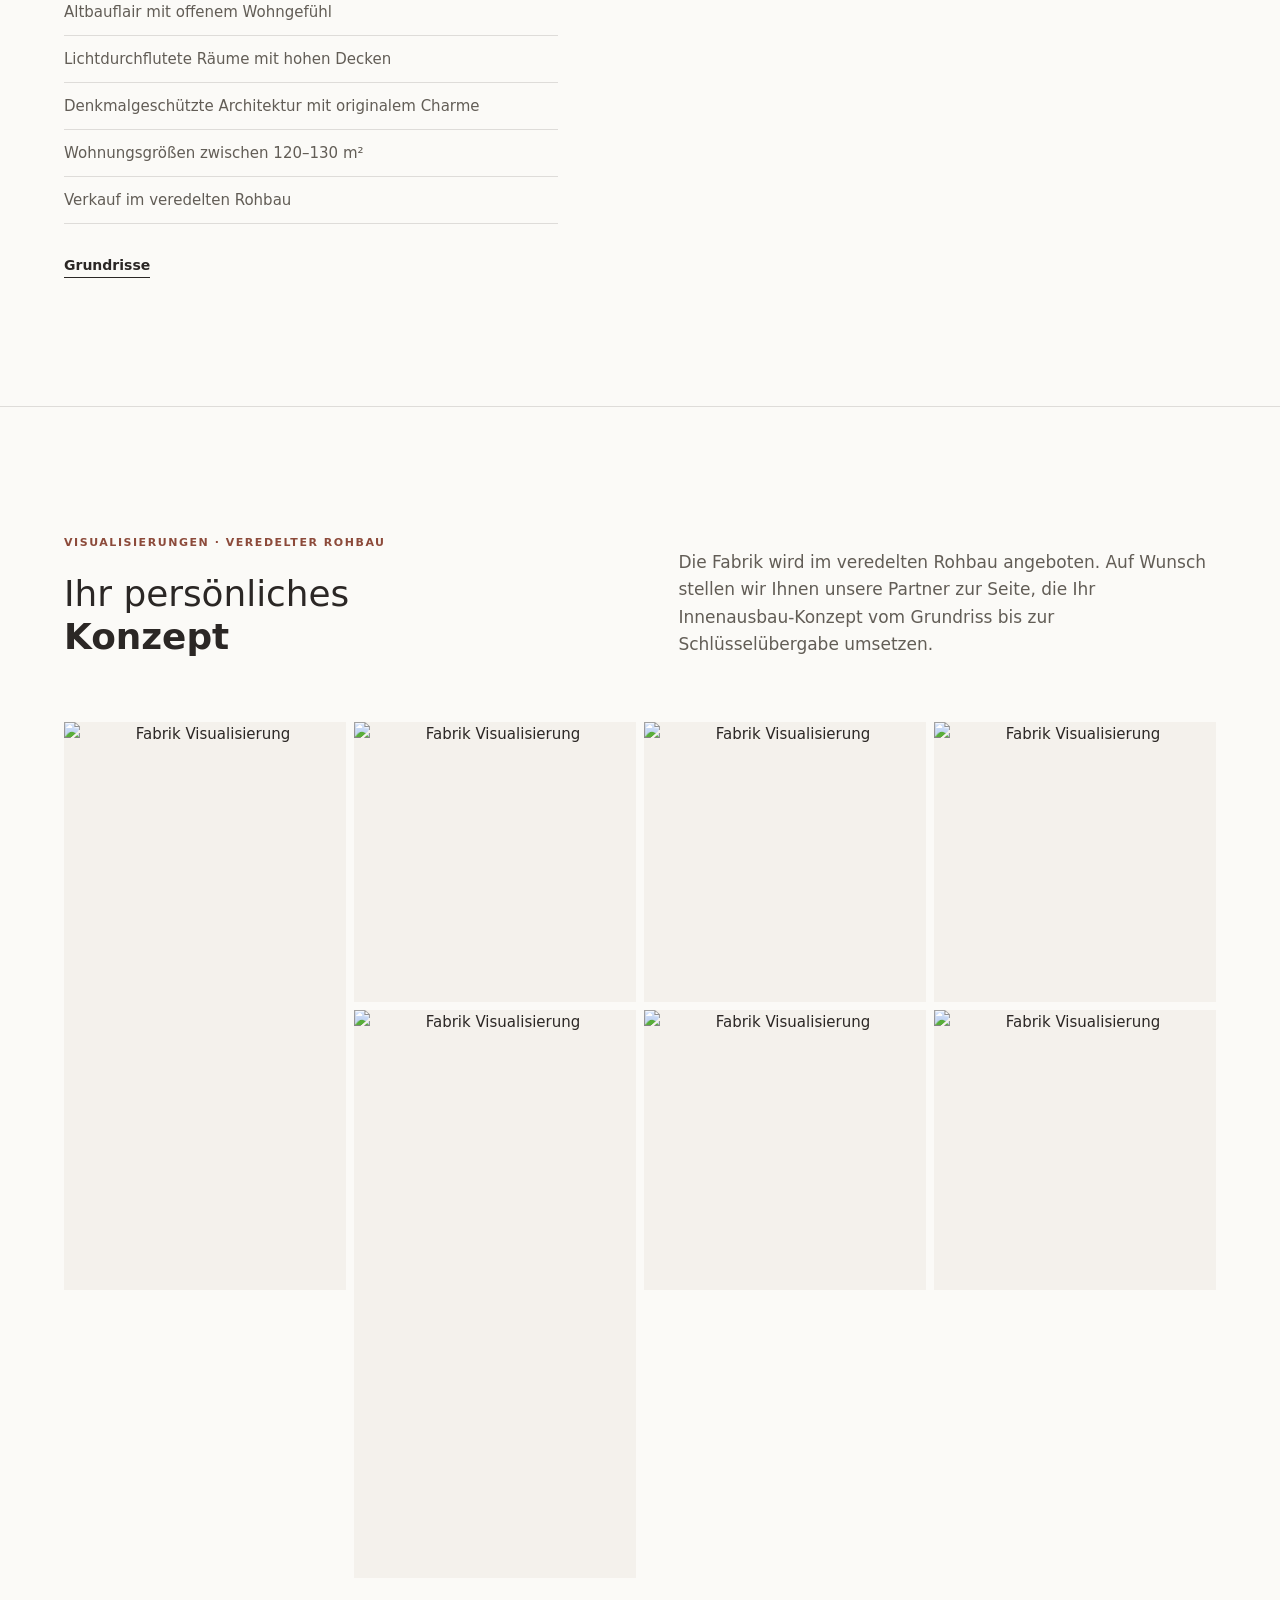
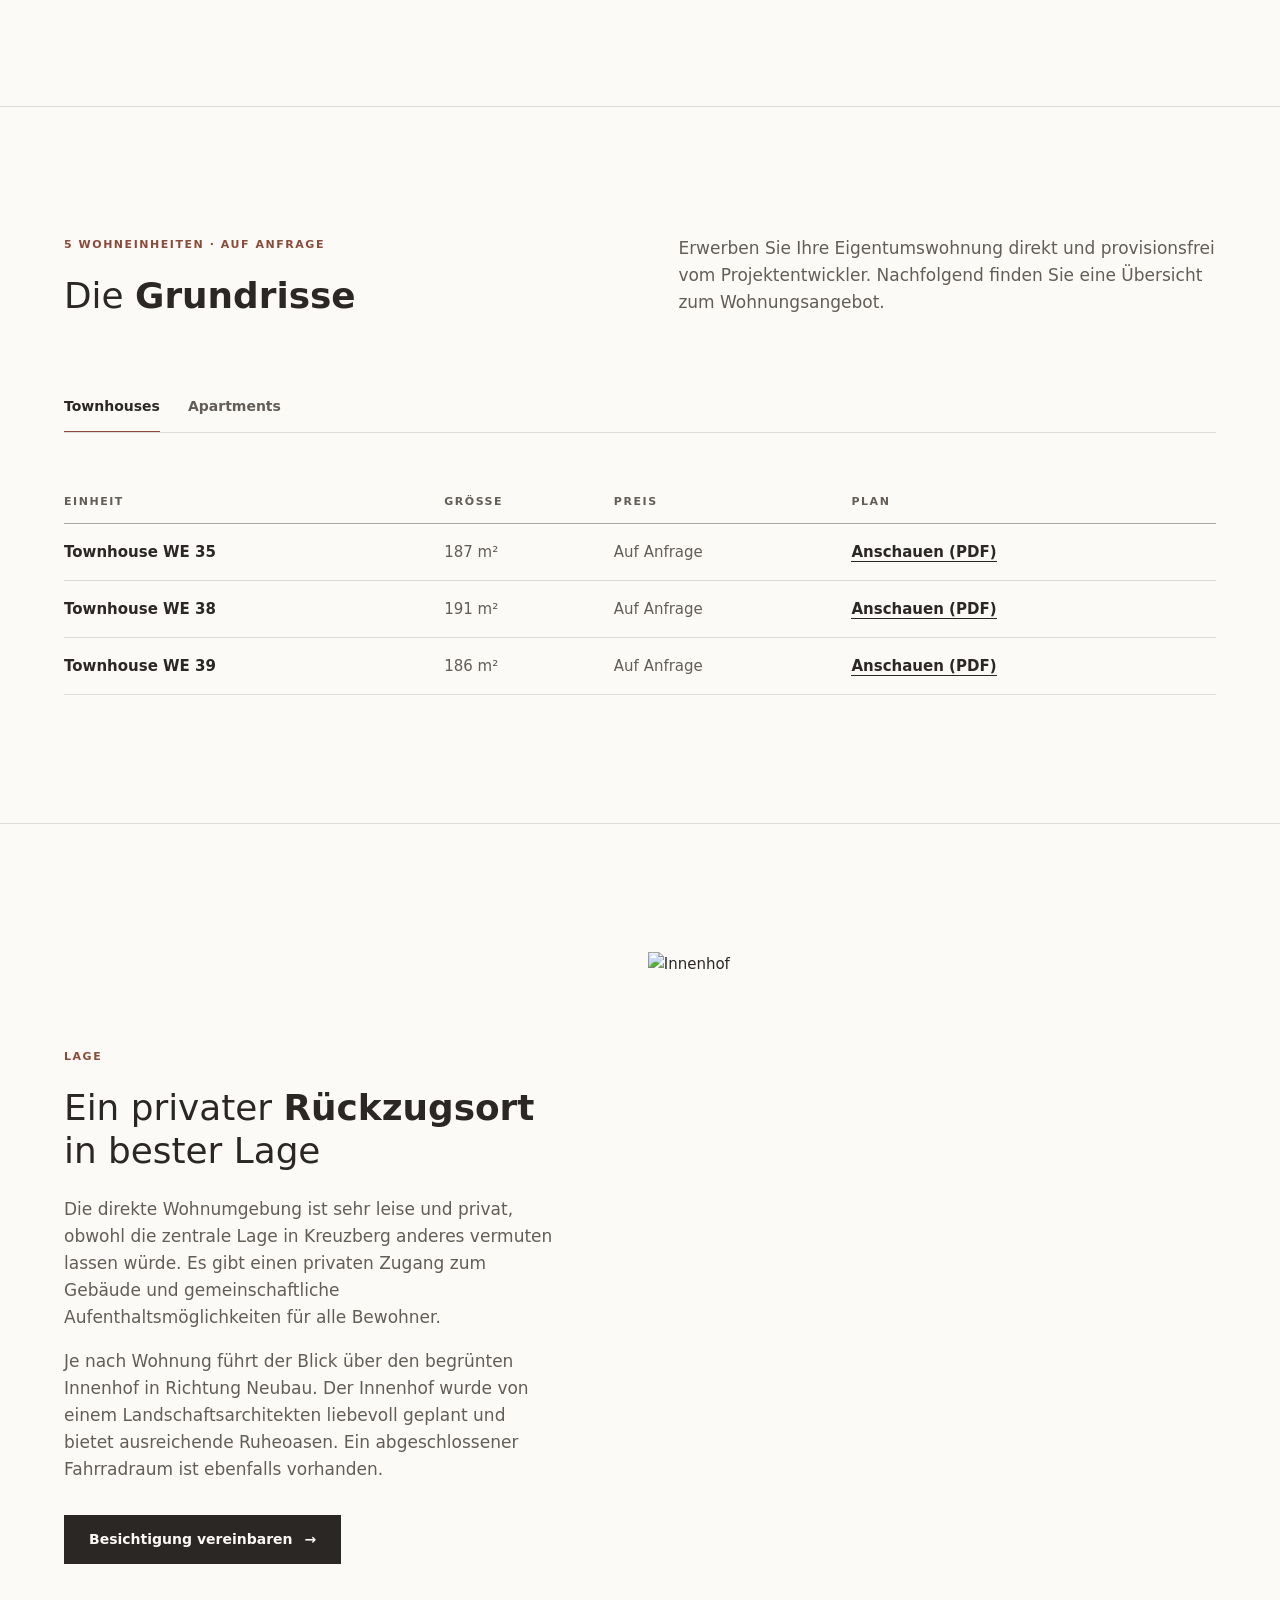
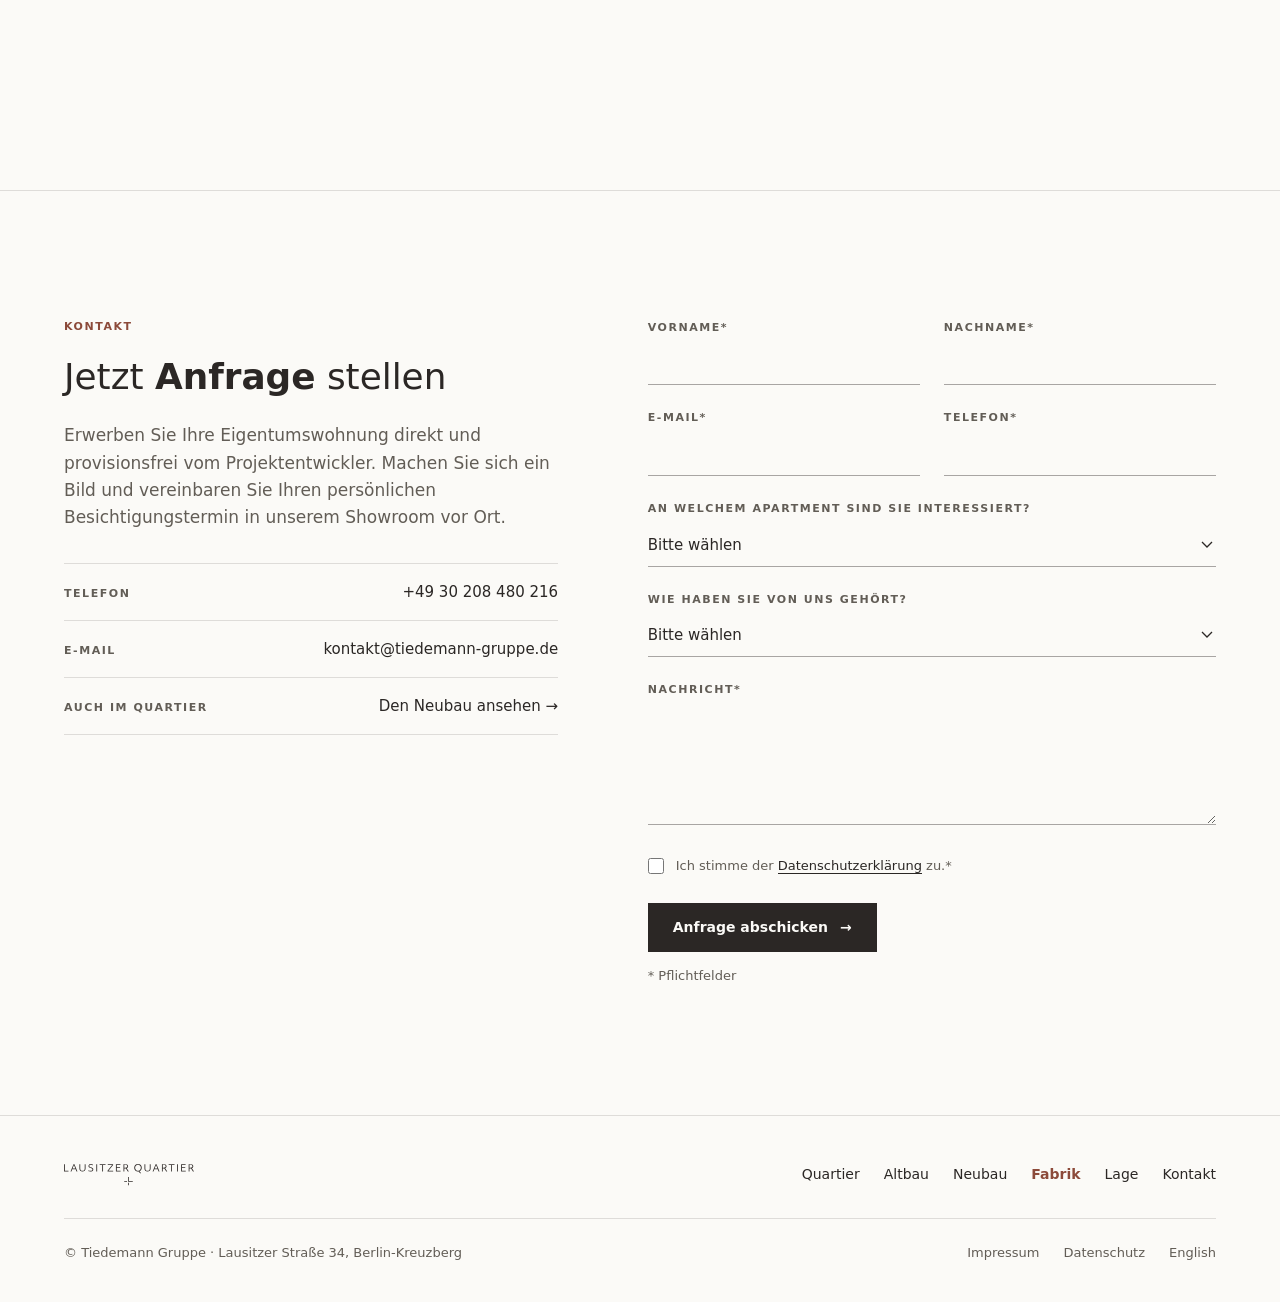
==== commit d02a07dd: "Reduzierter Look für alle Seiten, neue Altbau-Seite Co-Authored-By: Claude Opus 5.5 <noreply@anthrop" ====
--- a/fabrik.html
+++ b/fabrik.html
@@ -4,937 +4,300 @@
 <meta charset="UTF-8">
 <meta name="viewport" content="width=device-width, initial-scale=1.0">
 <title>Die Fabrik – Lausitzer Quartier</title>
+<meta name="description" content="Die denkmalgeschützte Fabrik im Lausitzer Quartier, Berlin-Kreuzberg: drei Townhouses (180–190 m²) und zwei Apartments (120–130 m²) im veredelten Rohbau, provisionsfrei vom Projektentwickler.">
+<meta name="theme-color" content="#fbfaf7">
+<link rel="stylesheet" href="assets/lq.css">
 <style>
-  *, *::before, *::after { box-sizing: border-box; margin: 0; padding: 0; border-radius: 0; }
-
-  :root {
-    --white: #ffffff;
-    --off-white: #f8f7f4;
-    --light-grey: #ececea;
-    --mid-grey: #6b6b66;      /* darkened from #9a9a95 for >=4.5:1 on white/off-white */
-    --text-muted: #555555;
-    --dark: #2a2a27;
-    --accent: #c8b89a;        /* on dark backgrounds only */
-    --accent-dark: #7a6a4c;   /* accent for small text on light backgrounds (>=4.9:1) */
-
-    --font: 'Segoe UI', system-ui, -apple-system, 'Helvetica Neue', Arial, sans-serif;
-
-    /* Tiedemann type scale */
-    --fs-display: clamp(40px, 5vw, 64px);
-    --lh-display: 1.05;
-    --fs-h1: clamp(28px, 2.6vw, 40px);
-    --lh-h1: 1.2;
-    --fs-h2: 20px;
-    --lh-h2: 1.3;
-    --fs-body: 15px;
-    --lh-body: 1.6;
-    --fs-lead: 17px;
-    --fs-small: 13px;
-    --lh-small: 1.5;
-    --fs-button: 14px;
-    --fs-label: 11px;
-    --ls-label: 0.14em;
-
-    --fw-light: 300;
-    --fw-regular: 400;
-    --fw-semibold: 600;
-  }
-
-  html { scroll-behavior: smooth; }
-
-  body {
-    font-family: var(--font);
-    font-weight: var(--fw-regular);
-    color: var(--dark);
-    background: var(--white);
-    font-size: var(--fs-body);
-    line-height: var(--lh-body);
-    overflow-x: hidden;
-  }
-
-  img { max-width: 100%; }
-
-  /* Titles: receding part Light 300, carrying part SemiBold 600 */
-  h1, h2, h3 {
-    font-family: var(--font);
-    font-weight: var(--fw-light);
-    letter-spacing: -0.01em;
-  }
-  h1 em, h2 em, h3 em {
-    font-style: normal;
-    font-weight: var(--fw-semibold);
-  }
-
-  /* Overlines / labels */
-  .intro-label, .renders-label, .units-label {
-    display: block;
-    font-size: var(--fs-label);
-    font-weight: var(--fw-semibold);
-    letter-spacing: var(--ls-label);
-    line-height: var(--lh-small);
-    text-transform: uppercase;
-    color: var(--accent-dark);
-    margin-bottom: 20px;
-  }
-
-  /* NAV */
-  header {
-    position: fixed;
-    top: 0; left: 0; right: 0;
-    z-index: 100;
-    display: flex;
-    align-items: center;
-    justify-content: space-between;
-    padding: 0 48px;
-    height: 72px;
-    background: rgba(255,255,255,0.95);
-    backdrop-filter: blur(4px);
-    border-bottom: 1px solid rgba(0,0,0,0.06);
-  }
-
-  nav ul {
-    list-style: none;
-    display: flex;
-    gap: 36px;
-    align-items: center;
-  }
-
-  nav a {
-    font-size: var(--fs-label);
-    font-weight: var(--fw-semibold);
-    letter-spacing: var(--ls-label);
-    text-transform: uppercase;
-    color: var(--dark);
-    text-decoration: none;
-    transition: color 0.2s;
-  }
-
-  nav a:hover { color: var(--accent-dark); }
-  nav a.active { color: var(--accent-dark); }
-
-  .nav-left, .nav-right {
-    display: flex;
-    gap: 36px;
-    align-items: center;
-  }
-
-  .nav-logo {
-    position: absolute;
-    left: 50%;
-    transform: translateX(-50%);
-  }
-
-  .nav-logo img {
-    height: 36px;
-    width: auto;
-    display: block;
-  }
-
-  /* HERO */
-  .hero {
-    margin-top: 72px;
-    position: relative;
-    height: calc(100vh - 72px);
-    min-height: 560px;
-    overflow: hidden;
-  }
-
-  .hero img {
-    width: 100%;
-    height: 100%;
-    object-fit: cover;
-    object-position: center 60%;
-  }
-
-  .hero::after {
-    content: '';
-    position: absolute;
-    inset: auto 0 0 0;
-    height: 60%;
-    background: linear-gradient(to top, rgba(42,42,39,0.88) 0%, rgba(42,42,39,0.6) 45%, rgba(42,42,39,0) 100%);
-    pointer-events: none;
-  }
-
-  .hero-caption {
-    position: absolute;
-    bottom: 56px;
-    left: 56px;
-    right: 24px;
-    z-index: 1;
-  }
-
-  .hero-caption h1 {
-    font-size: var(--fs-display);
-    line-height: var(--lh-display);
-    color: var(--white);
-  }
-
-  .hero-caption p {
-    font-size: var(--fs-label);
-    font-weight: var(--fw-semibold);
-    letter-spacing: var(--ls-label);
-    text-transform: uppercase;
-    color: rgba(255,255,255,0.92);
-    margin-bottom: 14px;
-  }
-
-  /* SECTIONS */
-  section { padding: 100px 0; }
-
-  .container {
-    max-width: 1280px;
-    margin: 0 auto;
-    padding: 0 48px;
-  }
-
-  .container--narrow {
-    max-width: 760px;
-    margin: 0 auto;
-    padding: 0 48px;
-  }
-
-  .section-title,
-  .intro h2,
-  .split-text h2,
-  .renders h2,
-  .units h2,
-  .location h2,
-  .contact-info h2 {
-    font-size: var(--fs-h1);
-    line-height: var(--lh-h1);
-  }
-
-  /* INTRO */
-  .intro {
-    padding: 100px 0 60px;
-  }
-
-  .intro h2 { margin-bottom: 32px; }
-
-  .intro p {
-    font-size: var(--fs-lead);
-    line-height: var(--lh-body);
-    color: var(--text-muted);
-    max-width: 640px;
-  }
-
-  .intro p + p { margin-top: 16px; }
-
-  /* PHOTO GRID */
-  .photo-grid {
-    padding: 60px 0;
-    background: var(--off-white);
-  }
-
-  .grid-3 {
-    display: grid;
-    grid-template-columns: repeat(3, 1fr);
-    gap: 4px;
-  }
-
-  .grid-3 img {
-    width: 100%;
-    height: 400px;
-    object-fit: cover;
-    display: block;
-  }
-
-  /* TEXT-IMAGE SPLIT */
-  .split {
-    padding: 100px 0;
-  }
-
-  .split-inner {
-    display: grid;
-    grid-template-columns: 1fr 1fr;
-    gap: 80px;
-    align-items: center;
-  }
-
-  .split-inner.reverse { direction: rtl; }
-  .split-inner.reverse > * { direction: ltr; }
-
-  .split-text h2 { margin-bottom: 24px; }
-
-  .split-text p {
-    color: var(--text-muted);
-    margin-bottom: 16px;
-  }
-
-  .split-text ul {
-    list-style: none;
-    margin-top: 16px;
-  }
-
-  .split-text ul li {
-    padding: 10px 0;
-    border-bottom: 1px solid var(--light-grey);
-    font-size: var(--fs-body);
-    color: var(--text-muted);
-    display: flex;
-    align-items: flex-start;
-    gap: 10px;
-  }
-
-  .split-text ul li::before {
-    content: '—';
-    color: var(--accent-dark);
-    flex-shrink: 0;
-  }
-
-  .split-img img {
-    width: 100%;
-    height: 520px;
-    object-fit: cover;
-    display: block;
-  }
-
-  /* RENDER GRID */
-  .renders {
-    background: var(--off-white);
-    padding: 100px 0;
-  }
-
-  .renders h2 { margin-bottom: 16px; }
-
-  .section-lead {
-    color: var(--text-muted);
-    max-width: 600px;
-    margin-bottom: 48px;
-  }
-
-  .render-grid {
-    display: grid;
-    grid-template-columns: repeat(4, 1fr);
-    grid-auto-rows: 280px;
-    gap: 4px;
-  }
-
-  .render-grid .tall {
-    grid-row: span 2;
-  }
-
-  .render-grid img {
-    width: 100%;
-    height: 100%;
-    object-fit: cover;
-    display: block;
-  }
-
-  /* UNITS TABLE */
-  .units {
-    padding: 100px 0;
-  }
-
-  .units h2 { margin-bottom: 16px; }
-  .units .section-lead { margin-bottom: 40px; }
-
-  .table-wrap { width: 100%; overflow-x: auto; }
-
-  .units-tabs {
-    display: flex;
-    gap: 0;
-    margin-bottom: 0;
-    border-bottom: 1px solid var(--light-grey);
-  }
-
-  .tab-btn {
-    font-family: var(--font);
-    font-size: var(--fs-label);
-    font-weight: var(--fw-semibold);
-    letter-spacing: var(--ls-label);
-    text-transform: uppercase;
-    color: var(--mid-grey);
-    background: none;
-    border: none;
-    padding: 14px 24px;
-    cursor: pointer;
-    border-bottom: 2px solid transparent;
-    margin-bottom: -1px;
-    transition: color 0.2s, border-color 0.2s;
-  }
-
-  .tab-btn.active {
-    color: var(--dark);
-    border-bottom-color: var(--dark);
-  }
-
-  .tab-panel { display: none; }
-  .tab-panel.active { display: block; }
-
-  .units-table {
-    width: 100%;
-    border-collapse: collapse;
-    margin-top: 2px;
-  }
-
-  .units-table th {
-    font-size: var(--fs-label);
-    font-weight: var(--fw-semibold);
-    letter-spacing: var(--ls-label);
-    text-transform: uppercase;
-    color: var(--mid-grey);
-    text-align: left;
-    padding: 16px 12px 16px 0;
-    border-bottom: 1px solid var(--light-grey);
-  }
-
-  .units-table td {
-    padding: 20px 12px 20px 0;
-    border-bottom: 1px solid var(--light-grey);
-    font-size: var(--fs-body);
-    color: var(--text-muted);
-  }
-
-  .units-table td:first-child {
-    font-weight: var(--fw-semibold);
-    color: var(--dark);
-  }
-
-  .units-table a {
-    font-size: var(--fs-label);
-    font-weight: var(--fw-semibold);
-    letter-spacing: var(--ls-label);
-    text-transform: uppercase;
-    color: var(--dark);
-    text-decoration: none;
-    border-bottom: 1px solid var(--dark);
-    padding-bottom: 1px;
-    transition: color 0.2s, border-color 0.2s;
-  }
-
-  .units-table a:hover { color: var(--accent-dark); border-color: var(--accent-dark); }
-
-  /* LOCATION */
-  .location {
-    padding: 100px 0;
-    background: var(--dark);
-    color: var(--white);
-  }
-
-  .location .intro-label { color: var(--accent); }
-
-  .location h2 {
-    color: var(--white);
-    margin-bottom: 24px;
-  }
-
-  .location p {
-    color: rgba(255,255,255,0.75);
-    max-width: 540px;
-  }
-
-  .location p + p { margin-top: 16px; }
-
-  .location-grid {
-    display: grid;
-    grid-template-columns: 1fr 1fr;
-    gap: 80px;
-    align-items: start;
-    margin-top: 0;
-  }
-
-  .location-img img {
-    width: 100%;
-    height: 480px;
-    object-fit: cover;
-    display: block;
-  }
-
-  /* CONTACT */
-  .contact {
-    padding: 100px 0;
-    background: var(--off-white);
-  }
-
-  .contact-inner {
-    display: grid;
-    grid-template-columns: 1fr 1fr;
-    gap: 80px;
-  }
-
-  .contact-info h2 { margin-bottom: 24px; }
-
-  .contact-info p {
-    color: var(--text-muted);
-    margin-bottom: 32px;
-  }
-
-  .contact-details a {
-    display: block;
-    font-size: var(--fs-h2);
-    line-height: var(--lh-h2);
-    font-weight: var(--fw-light);
-    color: var(--dark);
-    text-decoration: none;
-    margin-bottom: 8px;
-    overflow-wrap: anywhere;
-    transition: color 0.2s;
-  }
-
-  .contact-details a:hover { color: var(--accent-dark); }
-
-  .contact-form .form-row {
-    display: grid;
-    grid-template-columns: 1fr 1fr;
-    gap: 16px;
-    margin-bottom: 16px;
-  }
-
-  .contact-form input,
-  .contact-form select,
-  .contact-form textarea {
-    width: 100%;
-    font-family: var(--font);
-    font-size: var(--fs-body);
-    font-weight: var(--fw-regular);
-    padding: 14px 16px;
-    border: 1px solid #c9c9c4;
-    border-radius: 0;
-    background-color: var(--white);
-    color: var(--dark);
-    outline: none;
-    transition: border-color 0.2s;
-    appearance: none;
-    -webkit-appearance: none;
-  }
-
-  .contact-form input::placeholder,
-  .contact-form textarea::placeholder { color: #6b6b66; opacity: 1; }
-
-  .contact-form input:focus,
-  .contact-form select:focus,
-  .contact-form textarea:focus {
-    border-color: var(--dark);
-  }
-
-  .contact-form textarea {
-    height: 120px;
-    resize: none;
-    margin-bottom: 16px;
-  }
-
-  .contact-form select {
-    margin-bottom: 16px;
-    padding-right: 40px;
-    background-image: url("data:image/svg+xml,%3Csvg xmlns='http://www.w3.org/2000/svg' width='12' height='8' viewBox='0 0 12 8'%3E%3Cpath d='M1 1l5 5 5-5' stroke='%23555' stroke-width='1.5' fill='none'/%3E%3C/svg%3E");
-    background-repeat: no-repeat;
-    background-position: right 16px center;
-  }
-
-  .contact-form .privacy {
-    display: flex;
-    align-items: flex-start;
-    gap: 12px;
-    margin-bottom: 24px;
-    font-size: var(--fs-small);
-    line-height: var(--lh-small);
-    color: var(--text-muted);
-  }
-
-  .contact-form .privacy input[type=checkbox] {
-    width: 16px;
-    height: 16px;
-    padding: 0;
-    flex-shrink: 0;
-    margin-top: 1px;
-    appearance: auto;
-    -webkit-appearance: checkbox;
-    accent-color: var(--dark);
-  }
-
-  .contact-form .privacy a {
-    color: var(--dark);
-  }
-
-  .btn {
-    font-family: var(--font);
-    font-size: var(--fs-button);
-    font-weight: var(--fw-semibold);
-    letter-spacing: 0.02em;
-    line-height: 1.2;
-    background: var(--dark);
-    color: var(--white);
-    border: none;
-    border-radius: 0;
-    padding: 16px 32px;
-    cursor: pointer;
-    display: inline-block;
-    text-decoration: none;
-    transition: background-color 0.2s;
-  }
-
-  .btn:hover { background: #45453f; }
-
-  .location .btn { background: var(--accent); color: var(--dark); }
-  .location .btn:hover { background: #d8cbb2; }
-
-  /* FOOTER */
-  footer {
-    background: var(--dark);
-    color: rgba(255,255,255,0.65);
-    padding: 48px;
-    display: flex;
-    align-items: center;
-    justify-content: space-between;
-    gap: 24px;
-    flex-wrap: wrap;
-  }
-
-  footer a {
-    color: rgba(255,255,255,0.65);
-    text-decoration: none;
-    font-size: var(--fs-label);
-    font-weight: var(--fw-semibold);
-    letter-spacing: var(--ls-label);
-    text-transform: uppercase;
-    transition: color 0.2s;
-  }
-
-  footer a:hover { color: var(--white); }
-
-  .footer-links { display: flex; gap: 32px; flex-wrap: wrap; }
-
-  /* RESPONSIVE */
-  @media (max-width: 900px) {
-    header { padding: 0 24px; }
-    .nav-left .nav-link-altbau,
-    .nav-left .nav-link-neubau { display: none; }
-    .container, .container--narrow { padding: 0 24px; }
-    .hero-caption { left: 24px; bottom: 40px; }
-    section, .split, .renders, .units, .location, .contact { padding: 72px 0; }
-    .intro { padding: 72px 0 40px; }
-    .photo-grid { padding: 40px 0; }
-    .split-inner, .contact-inner, .location-grid { grid-template-columns: 1fr; gap: 40px; }
-    .split-inner.reverse { direction: ltr; }
-    .split-img img { height: 360px; }
-    .location-img img { height: 360px; }
-    .render-grid { grid-template-columns: repeat(2, 1fr); grid-auto-rows: 200px; }
-    .grid-3 { grid-template-columns: 1fr; }
-    .grid-3 img { height: 300px; }
-    .contact-form .form-row { grid-template-columns: 1fr; }
-    footer { flex-direction: column; align-items: flex-start; padding: 40px 24px; }
-  }
-
-  @media (max-width: 480px) {
-    header { padding: 0 16px; }
-    nav ul, .nav-left, .nav-right { gap: 14px; }
-    .nav-logo img { height: 22px; }
-    .tab-btn { padding: 14px 16px; }
-  }
+/* Fabrik */
+.photos { display: grid; grid-template-columns: repeat(3, minmax(0, 1fr)); gap: 8px; }
+.photos .g-item { height: clamp(280px, 32vw, 440px); }
+@media (max-width: 900px) { .photos { grid-template-columns: 1fr; } .photos .g-item { height: 300px; } }
+.split-img { cursor: zoom-in; border: 0; padding: 0; background: none; display: block; width: 100%; }
+.split-img img { width: 100%; height: auto; aspect-ratio: 7 / 5; object-fit: cover; }
+.renders { grid-auto-rows: 280px; }
+@media (max-width: 900px) { .renders { grid-auto-rows: 200px; } }
+.loc-img img { width: 100%; height: auto; aspect-ratio: 4 / 5; object-fit: cover; max-height: 80vh; }
 </style>
 </head>
 <body>
-
-<!-- HEADER -->
-<header>
-  <nav>
-    <ul class="nav-left">
-      <li><a href="https://www.lausitzerquartier.de/altbau/" class="nav-link-altbau">Altbau</a></li>
-      <li><a href="neubau.html" class="nav-link-neubau">Neubau</a></li>
-      <li><a href="https://www.lausitzerquartier.de/fabrik/" class="active">Fabrik</a></li>
+<a class="skip" href="#main">Zum Inhalt springen</a>
+
+<header class="nav">
+  <div class="wrap nav-in">
+    <a class="logo" href="index.html" aria-label="Lausitzer Quartier – Startseite"><img src="Willkommen%20in%20Kreuzberg%20-%20Lausitzer%20Quartier_files/logo-1.svg" alt="Lausitzer Quartier" width="225" height="38"></a>
+    <nav class="nav-links" aria-label="Hauptnavigation">
+      <ul>
+        <li><a href="index.html">Quartier</a></li>
+        <li><a href="altbau.html">Altbau</a></li>
+        <li><a href="neubau.html">Neubau</a></li>
+        <li><a href="fabrik.html" aria-current="page">Fabrik</a></li>
+        <li><a href="index.html#lage">Lage</a></li>
+      </ul>
+    </nav>
+    <a class="btn" href="#kontakt">Kontakt</a>
+  </div>
+</header>
+
+<main id="main">
+
+<!-- SEITENKOPF -->
+<section class="phero">
+  <div class="wrap">
+    <div class="phero-text">
+      <div>
+        <span class="label">Lausitzer Straße 34 · Berlin-Kreuzberg</span>
+        <h1>Die <em>Fabrik</em></h1>
+      </div>
+      <p class="lead">Drei Townhouses und zwei Apartments im denkmalgeschützten Backsteingebäude im Hinterhof. Verkauf im veredelten Rohbau.</p>
+    </div>
+    <div class="phero-img">
+      <img src="https://www.lausitzerquartier.de/wp-content/uploads/2023/04/Lau34_Header_Fabrik-1400x875.jpg" alt="Die Fabrik im Lausitzer Quartier" width="1400" height="875" fetchpriority="high">
+    </div>
+    <ul class="facts" aria-label="Die Fabrik in Zahlen">
+      <li><b>5</b><span>Wohneinheiten</span></li>
+      <li><b>3</b><span>Townhouses · 180–190 m²</span></li>
+      <li><b>2</b><span>Apartments · 120–130 m²</span></li>
+      <li><b>Provisionsfrei</b><span>Direkt vom Entwickler</span></li>
     </ul>
-  </nav>
-  <a href="index.html" class="nav-logo">
-    <img src="https://www.lausitzerquartier.de/wp-content/uploads/2021/01/logo-1.svg" alt="Lausitzer Quartier">
-  </a>
-  <nav>
-    <ul class="nav-right">
-      <li><a href="#contact">Kontakt</a></li>
-      <li><a href="https://www.lausitzerquartier.de/en/fabrik/">en</a></li>
-    </ul>
-  </nav>
-</header>
-
-<!-- HERO -->
-<section class="hero">
-  <img
-    src="https://www.lausitzerquartier.de/wp-content/uploads/2023/04/Lau34_Header_Fabrik-1400x875.jpg"
-    alt="Die Fabrik – Lausitzer Quartier"
-  >
-  <div class="hero-caption">
-    <p>Lausitzer Straße 34 · Berlin Kreuzberg</p>
-    <h1>Die<br><em>Fabrik</em></h1>
   </div>
 </section>
 
 <!-- INTRO -->
-<section class="intro">
-  <div class="container--narrow">
-    <span class="intro-label">Baufeld 3 · Aktueller Vertrieb</span>
-    <h2><em>Denkmalgeschützte Architektur</em> im Herzen Kreuzbergs</h2>
-    <p>Die Fabrik befindet sich im hinteren Teil des Grundstücks in der Lausitzer Straße 34 und bietet einen freien Blick in den Innenhof, der abgeschirmt vom lebendigen Treiben der Stadt viel Licht, Ruhe und Rückzug schenkt.</p>
-    <p>Die denkmalgeschützte Fabrik verbindet den hinteren Teil des Grundstücks durch einen hohen, geziegelten Gewölbegang bis zur verkehrsberuhigten Straße, die mit einem privaten Tor das Grundstück nur für die Bewohner zugänglich macht.</p>
+<section class="no-rule">
+  <div class="wrap cols">
+    <div>
+      <span class="label">Baufeld 3 · Aktueller Vertrieb</span>
+      <h2><em>Denkmalgeschützte Architektur</em> im Herzen Kreuzbergs</h2>
+    </div>
+    <div>
+      <p class="lead">Die Fabrik befindet sich im hinteren Teil des Grundstücks in der Lausitzer Straße 34 und bietet einen freien Blick in den Innenhof, der abgeschirmt vom lebendigen Treiben der Stadt viel Licht, Ruhe und Rückzug schenkt.</p>
+      <p class="lead">Die denkmalgeschützte Fabrik verbindet den hinteren Teil des Grundstücks durch einen hohen, geziegelten Gewölbegang bis zur verkehrsberuhigten Straße, die mit einem privaten Tor das Grundstück nur für die Bewohner zugänglich macht.</p>
+    </div>
   </div>
 </section>
 
 <!-- FOTOS -->
-<section class="photo-grid">
-  <div class="grid-3">
-    <img src="https://www.lausitzerquartier.de/wp-content/uploads/2023/04/Lau34_Fabrik_01-50x63.jpg"
-         srcset="https://www.lausitzerquartier.de/wp-content/uploads/2023/04/Lau34_Fabrik_01.jpg"
-         alt="Die Fabrik Außenansicht" loading="lazy">
-    <img src="https://www.lausitzerquartier.de/wp-content/uploads/2023/04/Lau34_Fabrik_02-50x66.jpg"
-         srcset="https://www.lausitzerquartier.de/wp-content/uploads/2023/04/Lau34_Fabrik_02.jpg"
-         alt="Die Fabrik Innenhof" loading="lazy">
-    <img src="https://www.lausitzerquartier.de/wp-content/uploads/2023/04/Lau34_Fabrik_03-50x35.jpg"
-         srcset="https://www.lausitzerquartier.de/wp-content/uploads/2023/04/Lau34_Fabrik_03.jpg"
-         alt="Die Fabrik Gewölbegang" loading="lazy">
+<section class="no-rule" style="padding-top: 0;">
+  <div class="wrap photos" aria-label="Fotos der Fabrik, zum Vergrößern auswählen">
+    <button type="button" class="g-item" data-g="fotos" data-lb="https://www.lausitzerquartier.de/wp-content/uploads/2023/04/Lau34_Fabrik_01.jpg" data-cap="Die Fabrik – Außenansicht">
+      <img src="https://www.lausitzerquartier.de/wp-content/uploads/2023/04/Lau34_Fabrik_01-800x1000.jpg" alt="Die Fabrik Außenansicht" width="800" height="1000" loading="lazy">
+    </button>
+    <button type="button" class="g-item" data-g="fotos" data-lb="https://www.lausitzerquartier.de/wp-content/uploads/2023/04/Lau34_Fabrik_02.jpg" data-cap="Die Fabrik – Innenhof">
+      <img src="https://www.lausitzerquartier.de/wp-content/uploads/2023/04/Lau34_Fabrik_02-720x950.jpg" alt="Die Fabrik Innenhof" width="720" height="950" loading="lazy">
+    </button>
+    <button type="button" class="g-item" data-g="fotos" data-lb="https://www.lausitzerquartier.de/wp-content/uploads/2023/04/Lau34_Fabrik_03.jpg" data-cap="Die Fabrik – Gewölbegang">
+      <img src="https://www.lausitzerquartier.de/wp-content/uploads/2023/04/Lau34_Fabrik_03-800x558.jpg" alt="Die Fabrik Gewölbegang" width="800" height="558" loading="lazy">
+    </button>
   </div>
 </section>
 
 <!-- TOWNHOUSES -->
-<section class="split">
-  <div class="container">
-    <div class="split-inner">
-      <div class="split-img">
-        <img src="https://www.lausitzerquartier.de/wp-content/uploads/2023/04/Lau34-fabrik-townhouses-1000x714.jpg"
-             alt="Fabrik Townhouses" loading="lazy">
-      </div>
-      <div class="split-text">
-        <span class="intro-label">3 Einheiten</span>
-        <h2>Fabrik<br><em>Townhouses</em></h2>
-        <p>Die drei Townhouses in der denkmalgeschützten Fabrik erstrecken sich jeweils über drei Etagen, verbunden durch eine innenliegende Treppe.</p>
-        <ul>
-          <li>Denkmalgeschützte Architektur im Industriestil</li>
-          <li>Beeindruckende Raumhöhen, Kappendecke im EG</li>
-          <li>Privater Außenbereich zum begrünten Hof</li>
-          <li>Wohnungsgrößen zwischen 180–190 m²</li>
-          <li>Verkauf im veredelten Rohbau</li>
-        </ul>
-        <p style="margin-top:28px;">
-          <a href="#apartments" class="btn">Grundrisse</a>
-        </p>
+<section id="townhouses">
+  <div class="wrap cols center">
+    <button type="button" class="split-img" data-lb="https://www.lausitzerquartier.de/wp-content/uploads/2023/04/Lau34-fabrik-townhouses.jpg" data-cap="Fabrik Townhouses" aria-label="Bild der Fabrik Townhouses vergrößern">
+      <img src="https://www.lausitzerquartier.de/wp-content/uploads/2023/04/Lau34-fabrik-townhouses-1000x714.jpg" alt="Fabrik Townhouses" width="1000" height="714" loading="lazy">
+    </button>
+    <div>
+      <span class="label">3 Einheiten</span>
+      <h2>Fabrik <em>Townhouses</em></h2>
+      <p class="text" style="margin-top: 20px;">Die drei Townhouses in der denkmalgeschützten Fabrik erstrecken sich jeweils über drei Etagen, verbunden durch eine innenliegende Treppe.</p>
+      <ul class="list">
+        <li>Denkmalgeschützte Architektur im Industriestil</li>
+        <li>Beeindruckende Raumhöhen, Kappendecke im EG</li>
+        <li>Privater Außenbereich zum begrünten Hof</li>
+        <li>Wohnungsgrößen zwischen 180–190 m²</li>
+        <li>Verkauf im veredelten Rohbau</li>
+      </ul>
+      <div class="actions">
+        <a class="tlink" href="#grundrisse" data-go="t-th">Grundrisse</a>
       </div>
     </div>
   </div>
 </section>
 
 <!-- APARTMENTS -->
-<section class="split" style="background: var(--off-white);">
-  <div class="container">
-    <div class="split-inner reverse">
-      <div class="split-img">
-        <img src="https://www.lausitzerquartier.de/wp-content/uploads/2023/04/Lau34-fabrik-apartment-1000x714.jpg"
-             alt="Fabrik Apartments" loading="lazy">
-      </div>
-      <div class="split-text">
-        <span class="intro-label">2 Einheiten</span>
-        <h2>Fabrik<br><em>Apartments</em></h2>
-        <p>Die zwei Apartments befinden sich im Erdgeschoss sowie im ersten Obergeschoss des Gebäudes – mit dem charakteristischen Altbauflair großzügiger, lichtdurchfluteter Räume.</p>
-        <ul>
-          <li>Altbauflair mit offenem Wohngefühl</li>
-          <li>Lichtdurchflutete Räume mit hohen Decken</li>
-          <li>Denkmalgeschützte Architektur mit originalem Charme</li>
-          <li>Wohnungsgrößen zwischen 120–130 m²</li>
-          <li>Verkauf im veredelten Rohbau</li>
-        </ul>
-        <p style="margin-top:28px;">
-          <a href="#apartments" class="btn">Grundrisse</a>
-        </p>
-      </div>
-    </div>
-  </div>
-</section>
-
-<!-- RENDERS / VISUALISIERUNGEN -->
-<section class="renders">
-  <div class="container">
-    <span class="renders-label">Visualisierungen · Veredelter Rohbau</span>
-    <h2>Ihr persönliches <em>Konzept</em></h2>
-    <p class="section-lead">Die Fabrik wird im veredelten Rohbau angeboten. Auf Wunsch stellen wir Ihnen unsere Partner zur Seite, die Ihr Innenausbau-Konzept vom Grundriss bis zur Schlüsselübergabe umsetzen.</p>
-    <div class="render-grid">
-      <div class="tall">
-        <img src="https://www.lausitzerquartier.de/wp-content/uploads/2023/04/Lau34_Fabrik_Ren_02-1000x1250.jpg" alt="Fabrik Visualisierung" loading="lazy">
-      </div>
+<section id="apartments-info">
+  <div class="wrap cols center">
+    <div>
+      <span class="label">2 Einheiten</span>
+      <h2>Fabrik <em>Apartments</em></h2>
+      <p class="text" style="margin-top: 20px;">Die zwei Apartments befinden sich im Erdgeschoss sowie im ersten Obergeschoss des Gebäudes – mit dem charakteristischen Altbauflair großzügiger, lichtdurchfluteter Räume.</p>
+      <ul class="list">
+        <li>Altbauflair mit offenem Wohngefühl</li>
+        <li>Lichtdurchflutete Räume mit hohen Decken</li>
+        <li>Denkmalgeschützte Architektur mit originalem Charme</li>
+        <li>Wohnungsgrößen zwischen 120–130 m²</li>
+        <li>Verkauf im veredelten Rohbau</li>
+      </ul>
+      <div class="actions">
+        <a class="tlink" href="#grundrisse" data-go="t-ap">Grundrisse</a>
+      </div>
+    </div>
+    <button type="button" class="split-img" data-lb="https://www.lausitzerquartier.de/wp-content/uploads/2023/04/Lau34-fabrik-apartment.jpg" data-cap="Fabrik Apartments" aria-label="Bild der Fabrik Apartments vergrößern">
+      <img src="https://www.lausitzerquartier.de/wp-content/uploads/2023/04/Lau34-fabrik-apartment-1000x714.jpg" alt="Fabrik Apartments" width="1000" height="714" loading="lazy">
+    </button>
+  </div>
+</section>
+
+<!-- VISUALISIERUNGEN -->
+<section id="konzept">
+  <div class="wrap">
+    <div class="head">
       <div>
-        <img src="https://www.lausitzerquartier.de/wp-content/uploads/2023/04/Lau34_Fabrik_Ren_01-1000x650.jpg" alt="Fabrik Visualisierung" loading="lazy">
-      </div>
+        <span class="label">Visualisierungen · Veredelter Rohbau</span>
+        <h2>Ihr persönliches <em>Konzept</em></h2>
+      </div>
+      <p class="lead">Die Fabrik wird im veredelten Rohbau angeboten. Auf Wunsch stellen wir Ihnen unsere Partner zur Seite, die Ihr Innenausbau-Konzept vom Grundriss bis zur Schlüsselübergabe umsetzen.</p>
+    </div>
+    <div class="gallery renders" aria-label="Visualisierungen der Fabrik, zum Vergrößern auswählen">
+      <button type="button" class="g-item t" data-g="renders" data-lb="https://www.lausitzerquartier.de/wp-content/uploads/2023/04/Lau34_Fabrik_Ren_02.jpg" data-cap="Fabrik Visualisierung"><img src="https://www.lausitzerquartier.de/wp-content/uploads/2023/04/Lau34_Fabrik_Ren_02-1000x1250.jpg" alt="Fabrik Visualisierung" loading="lazy"></button>
+      <button type="button" class="g-item" data-g="renders" data-lb="https://www.lausitzerquartier.de/wp-content/uploads/2023/04/Lau34_Fabrik_Ren_01.jpg" data-cap="Fabrik Visualisierung"><img src="https://www.lausitzerquartier.de/wp-content/uploads/2023/04/Lau34_Fabrik_Ren_01-1000x650.jpg" alt="Fabrik Visualisierung" loading="lazy"></button>
+      <button type="button" class="g-item" data-g="renders" data-lb="https://www.lausitzerquartier.de/wp-content/uploads/2023/04/Lau34_Fabrik_Ren_04.jpg" data-cap="Fabrik Visualisierung"><img src="https://www.lausitzerquartier.de/wp-content/uploads/2023/04/Lau34_Fabrik_Ren_04-1000x650.jpg" alt="Fabrik Visualisierung" loading="lazy"></button>
+      <button type="button" class="g-item" data-g="renders" data-lb="https://www.lausitzerquartier.de/wp-content/uploads/2023/04/Lau34_Fabrik_Ren_05.jpg" data-cap="Fabrik Visualisierung"><img src="https://www.lausitzerquartier.de/wp-content/uploads/2023/04/Lau34_Fabrik_Ren_05-1000x650.jpg" alt="Fabrik Visualisierung" loading="lazy"></button>
+      <button type="button" class="g-item t" data-g="renders" data-lb="https://www.lausitzerquartier.de/wp-content/uploads/2023/04/Lau34_Fabrik_Ren_03.jpg" data-cap="Fabrik Visualisierung"><img src="https://www.lausitzerquartier.de/wp-content/uploads/2023/04/Lau34_Fabrik_Ren_03-1000x1250.jpg" alt="Fabrik Visualisierung" loading="lazy"></button>
+      <button type="button" class="g-item" data-g="renders" data-lb="https://www.lausitzerquartier.de/wp-content/uploads/2023/04/Lau34_Fabrik_Ren_07.jpg" data-cap="Fabrik Visualisierung"><img src="https://www.lausitzerquartier.de/wp-content/uploads/2023/04/Lau34_Fabrik_Ren_07-1000x1250.jpg" alt="Fabrik Visualisierung" loading="lazy"></button>
+      <button type="button" class="g-item" data-g="renders" data-lb="https://www.lausitzerquartier.de/wp-content/uploads/2023/04/Lau34_Fabrik_Ren_08.jpg" data-cap="Fabrik Visualisierung"><img src="https://www.lausitzerquartier.de/wp-content/uploads/2023/04/Lau34_Fabrik_Ren_08-1000x650.jpg" alt="Fabrik Visualisierung" loading="lazy"></button>
+    </div>
+  </div>
+</section>
+
+<!-- GRUNDRISSE -->
+<section id="grundrisse">
+  <div class="wrap">
+    <div class="head">
       <div>
-        <img src="https://www.lausitzerquartier.de/wp-content/uploads/2023/04/Lau34_Fabrik_Ren_04-1000x650.jpg" alt="Fabrik Visualisierung" loading="lazy">
-      </div>
-      <div>
-        <img src="https://www.lausitzerquartier.de/wp-content/uploads/2023/04/Lau34_Fabrik_Ren_05-1000x650.jpg" alt="Fabrik Visualisierung" loading="lazy">
-      </div>
-      <div class="tall">
-        <img src="https://www.lausitzerquartier.de/wp-content/uploads/2023/04/Lau34_Fabrik_Ren_03-1000x1250.jpg" alt="Fabrik Visualisierung" loading="lazy">
-      </div>
-      <div>
-        <img src="https://www.lausitzerquartier.de/wp-content/uploads/2023/04/Lau34_Fabrik_Ren_07-1000x1250.jpg" alt="Fabrik Visualisierung" loading="lazy">
-      </div>
-      <div>
-        <img src="https://www.lausitzerquartier.de/wp-content/uploads/2023/04/Lau34_Fabrik_Ren_08-1000x650.jpg" alt="Fabrik Visualisierung" loading="lazy">
-      </div>
-    </div>
-  </div>
-</section>
-
-<!-- GRUNDRISSE / UNITS TABLE -->
-<section class="units" id="apartments">
-  <div class="container">
-    <span class="units-label">5 Wohneinheiten · Auf Anfrage</span>
-    <h2>Die <em>Grundrisse</em></h2>
-    <p class="section-lead">Erwerben Sie Ihre Eigentumswohnung direkt und provisionsfrei vom Projektentwickler. Nachfolgend finden Sie eine Übersicht zum Wohnungsangebot.</p>
-
-    <div class="units-tabs">
-      <button class="tab-btn active" onclick="showTab('townhouses', this)">Townhouses</button>
-      <button class="tab-btn" onclick="showTab('apartments', this)">Apartments</button>
-    </div>
-
-    <div class="tab-panel active" id="tab-townhouses">
-      <div class="table-wrap"><table class="units-table">
-        <thead>
-          <tr>
-            <th>Einheit</th>
-            <th>Größe</th>
-            <th>Preis</th>
-            <th>Plan</th>
-          </tr>
-        </thead>
+        <span class="label">5 Wohneinheiten · Auf Anfrage</span>
+        <h2>Die <em>Grundrisse</em></h2>
+      </div>
+      <p class="lead">Erwerben Sie Ihre Eigentumswohnung direkt und provisionsfrei vom Projektentwickler. Nachfolgend finden Sie eine Übersicht zum Wohnungsangebot.</p>
+    </div>
+
+    <div class="tabs" role="tablist" aria-label="Einheiten der Fabrik">
+      <button class="tab" type="button" role="tab" id="t-th" aria-controls="p-th" aria-selected="true">Townhouses</button>
+      <button class="tab" type="button" role="tab" id="t-ap" aria-controls="p-ap" aria-selected="false" tabindex="-1">Apartments</button>
+    </div>
+
+    <div class="panel" role="tabpanel" id="p-th" aria-labelledby="t-th" tabindex="0">
+      <table class="table">
+        <caption class="vh">Townhouses in der Fabrik</caption>
+        <thead><tr><th scope="col">Einheit</th><th scope="col">Größe</th><th scope="col">Preis</th><th scope="col">Plan</th></tr></thead>
         <tbody>
-          <tr>
-            <td>Townhouse WE 35</td>
-            <td>187 m²</td>
-            <td>Auf Anfrage</td>
-            <td><a href="https://www.lausitzerquartier.de/wp-content/uploads/2023/04/WE35_Fabrik-1.pdf" target="_blank">Anschauen</a></td>
-          </tr>
-          <tr>
-            <td>Townhouse WE 38</td>
-            <td>191 m²</td>
-            <td>Auf Anfrage</td>
-            <td><a href="https://www.lausitzerquartier.de/wp-content/uploads/2023/04/WE38_Fabrik-1.pdf" target="_blank">Anschauen</a></td>
-          </tr>
-          <tr>
-            <td>Townhouse WE 39</td>
-            <td>186 m²</td>
-            <td>Auf Anfrage</td>
-            <td><a href="https://www.lausitzerquartier.de/wp-content/uploads/2023/04/WE39_Fabrik-1.pdf" target="_blank">Anschauen</a></td>
-          </tr>
+          <tr><td>Townhouse WE 35</td><td data-label="Größe" class="num">187 m²</td><td data-label="Preis">Auf Anfrage</td><td data-label="Plan"><a href="https://www.lausitzerquartier.de/wp-content/uploads/2023/04/WE35_Fabrik-1.pdf" target="_blank" rel="noopener">Anschauen (PDF)</a></td></tr>
+          <tr><td>Townhouse WE 38</td><td data-label="Größe" class="num">191 m²</td><td data-label="Preis">Auf Anfrage</td><td data-label="Plan"><a href="https://www.lausitzerquartier.de/wp-content/uploads/2023/04/WE38_Fabrik-1.pdf" target="_blank" rel="noopener">Anschauen (PDF)</a></td></tr>
+          <tr><td>Townhouse WE 39</td><td data-label="Größe" class="num">186 m²</td><td data-label="Preis">Auf Anfrage</td><td data-label="Plan"><a href="https://www.lausitzerquartier.de/wp-content/uploads/2023/04/WE39_Fabrik-1.pdf" target="_blank" rel="noopener">Anschauen (PDF)</a></td></tr>
         </tbody>
-      </table></div>
-    </div>
-
-    <div class="tab-panel" id="tab-apartments">
-      <div class="table-wrap"><table class="units-table">
-        <thead>
-          <tr>
-            <th>Einheit</th>
-            <th>Größe</th>
-            <th>Preis</th>
-            <th>Plan</th>
-          </tr>
-        </thead>
+      </table>
+    </div>
+
+    <div class="panel" role="tabpanel" id="p-ap" aria-labelledby="t-ap" tabindex="0" hidden>
+      <table class="table">
+        <caption class="vh">Apartments in der Fabrik</caption>
+        <thead><tr><th scope="col">Einheit</th><th scope="col">Größe</th><th scope="col">Preis</th><th scope="col">Plan</th></tr></thead>
         <tbody>
-          <tr>
-            <td>Apartment WE 41</td>
-            <td>126 m²</td>
-            <td>Auf Anfrage</td>
-            <td><a href="https://www.lausitzerquartier.de/wp-content/uploads/2023/04/WE41_Fabrik-1.pdf" target="_blank">Anschauen</a></td>
-          </tr>
-          <tr>
-            <td>Apartment WE 42</td>
-            <td>122 m²</td>
-            <td>Auf Anfrage</td>
-            <td><a href="https://www.lausitzerquartier.de/wp-content/uploads/2023/04/WE42_Fabrik-1.pdf" target="_blank">Anschauen</a></td>
-          </tr>
+          <tr><td>Apartment WE 41</td><td data-label="Größe" class="num">126 m²</td><td data-label="Preis">Auf Anfrage</td><td data-label="Plan"><a href="https://www.lausitzerquartier.de/wp-content/uploads/2023/04/WE41_Fabrik-1.pdf" target="_blank" rel="noopener">Anschauen (PDF)</a></td></tr>
+          <tr><td>Apartment WE 42</td><td data-label="Größe" class="num">122 m²</td><td data-label="Preis">Auf Anfrage</td><td data-label="Plan"><a href="https://www.lausitzerquartier.de/wp-content/uploads/2023/04/WE42_Fabrik-1.pdf" target="_blank" rel="noopener">Anschauen (PDF)</a></td></tr>
         </tbody>
-      </table></div>
-    </div>
-  </div>
-</section>
-
-<!-- LAGE / RÜCKZUGSORT -->
-<section class="location">
-  <div class="container">
-    <div class="location-grid">
-      <div>
-        <span class="intro-label">Lage</span>
-        <h2>Ein privater <em>Rückzugsort</em> in bester Lage</h2>
-        <p>Die direkte Wohnumgebung ist sehr leise und privat, obwohl die zentrale Lage in Kreuzberg anderes vermuten lassen würde. Es gibt einen privaten Zugang zum Gebäude und gemeinschaftliche Aufenthaltsmöglichkeiten für alle Bewohner.</p>
-        <p>Je nach Wohnung führt der Blick über den begrünten Innenhof in Richtung Neubau. Der Innenhof wurde von einem Landschaftsarchitekten liebevoll geplant und bietet ausreichende Ruheoasen. Ein abgeschlossener Fahrradraum ist ebenfalls vorhanden.</p>
-        <p style="margin-top: 32px;">
-          <a href="#contact" class="btn">Besichtigung vereinbaren</a>
-        </p>
-      </div>
-      <div class="location-img">
-        <img src="https://www.lausitzerquartier.de/wp-content/uploads/2023/04/Lau34_Fabrik_Ren_06-1000x1250.jpg" alt="Innenhof" loading="lazy">
-      </div>
-    </div>
-  </div>
-</section>
-
-<!-- CONTACT -->
-<section class="contact" id="contact">
-  <div class="container">
-    <div class="contact-inner">
-      <div class="contact-info">
-        <span class="intro-label">Kontakt</span>
-        <h2>Jetzt <em>Anfrage</em> stellen</h2>
-        <p>Erwerben Sie Ihre Eigentumswohnung direkt und provisionsfrei vom Projektentwickler. Machen Sie sich ein Bild und vereinbaren Sie Ihren persönlichen Besichtigungstermin in unserem Showroom vor Ort.</p>
-        <div class="contact-details">
-          <a href="tel:+4930208480216">+49 30 208 480 216</a>
-          <a href="mailto:kontakt@tiedemann-gruppe.de">kontakt@tiedemann-gruppe.de</a>
-        </div>
-      </div>
-      <div class="contact-form">
-        <form action="https://www.lausitzerquartier.de/fabrik/#contact" method="post">
-          <div class="form-row">
-            <input type="text" name="vorname" placeholder="Vorname*" required>
-            <input type="text" name="nachname" placeholder="Nachname*" required>
-          </div>
-          <div class="form-row">
-            <input type="email" name="email" placeholder="E-Mail*" required>
-            <input type="tel" name="telefon" placeholder="Telefon*" required>
-          </div>
-          <select name="interesse">
-            <option value="">An welchem Apartment sind Sie interessiert?</option>
-            <option value="townhouse">Fabrik Townhouse</option>
-            <option value="apartment">Fabrik Apartment</option>
-          </select>
-          <select name="herkunft">
-            <option value="">Wie haben Sie von uns gehört?</option>
-            <option>Bauschild</option>
-            <option>Facebook</option>
-            <option>Google</option>
-            <option>Immobilienportal</option>
-            <option>Instagram</option>
-            <option>LinkedIn</option>
-            <option>Magazin/Zeitschrift</option>
-            <option>Veranstaltung</option>
-            <option>Weiterempfehlung</option>
-          </select>
-          <textarea name="nachricht" placeholder="Nachricht*" required></textarea>
-          <div class="privacy">
-            <input type="checkbox" id="datenschutz" required>
-            <label for="datenschutz">Ich stimme der <a href="https://www.lausitzerquartier.de/datenschutz/" target="_blank">Datenschutzerklärung</a> zu.*</label>
-          </div>
-          <button type="submit" class="btn">Anfrage abschicken</button>
-        </form>
-      </div>
-    </div>
-  </div>
-</section>
-
-<!-- FOOTER -->
-<footer>
-  <a href="index.html">
-    <img src="https://www.lausitzerquartier.de/wp-content/uploads/2021/01/logo-1.svg" alt="Lausitzer Quartier" style="height:28px; filter:brightness(0) invert(1); opacity:0.5;">
-  </a>
-  <div class="footer-links">
-    <a href="https://www.lausitzerquartier.de/datenschutz/">Datenschutz</a>
-    <a href="https://www.lausitzerquartier.de/impressum/">Impressum</a>
-    <a href="https://www.tiedemann-gruppe.de" target="_blank">Tiedemann Gruppe</a>
+      </table>
+    </div>
+  </div>
+</section>
+
+<!-- LAGE -->
+<section id="lage">
+  <div class="wrap cols center">
+    <div>
+      <span class="label">Lage</span>
+      <h2>Ein privater <em>Rückzugsort</em> in bester Lage</h2>
+      <p class="lead" style="margin-top: 24px;">Die direkte Wohnumgebung ist sehr leise und privat, obwohl die zentrale Lage in Kreuzberg anderes vermuten lassen würde. Es gibt einen privaten Zugang zum Gebäude und gemeinschaftliche Aufenthaltsmöglichkeiten für alle Bewohner.</p>
+      <p class="lead">Je nach Wohnung führt der Blick über den begrünten Innenhof in Richtung Neubau. Der Innenhof wurde von einem Landschaftsarchitekten liebevoll geplant und bietet ausreichende Ruheoasen. Ein abgeschlossener Fahrradraum ist ebenfalls vorhanden.</p>
+      <div class="actions">
+        <a class="btn" href="#kontakt">Besichtigung vereinbaren <span class="arr" aria-hidden="true">→</span></a>
+      </div>
+    </div>
+    <div class="loc-img">
+      <img src="https://www.lausitzerquartier.de/wp-content/uploads/2023/04/Lau34_Fabrik_Ren_06-1000x1250.jpg" alt="Innenhof" width="1000" height="1250" loading="lazy">
+    </div>
+  </div>
+</section>
+
+<!-- KONTAKT -->
+<section id="kontakt">
+  <div class="wrap cols">
+    <div>
+      <span class="label">Kontakt</span>
+      <h2>Jetzt <em>Anfrage</em> stellen</h2>
+      <p class="lead" style="margin-top: 24px;">Erwerben Sie Ihre Eigentumswohnung direkt und provisionsfrei vom Projektentwickler. Machen Sie sich ein Bild und vereinbaren Sie Ihren persönlichen Besichtigungstermin in unserem Showroom vor Ort.</p>
+      <ul class="clist">
+        <li><a href="tel:+4930208480216"><span>Telefon</span><b>+49 30 208 480 216</b></a></li>
+        <li><a href="mailto:kontakt@tiedemann-gruppe.de"><span>E-Mail</span><b>kontakt@tiedemann-gruppe.de</b></a></li>
+        <li><a href="neubau.html"><span>Auch im Quartier</span><b>Den Neubau ansehen →</b></a></li>
+      </ul>
+    </div>
+    <form class="form" action="https://www.lausitzerquartier.de/fabrik/#contact" method="post">
+      <div class="f-row">
+        <div class="f"><label for="vorname">Vorname*</label><input type="text" id="vorname" name="vorname" autocomplete="given-name" required></div>
+        <div class="f"><label for="nachname">Nachname*</label><input type="text" id="nachname" name="nachname" autocomplete="family-name" required></div>
+      </div>
+      <div class="f-row">
+        <div class="f"><label for="email">E-Mail*</label><input type="email" id="email" name="email" autocomplete="email" required></div>
+        <div class="f"><label for="tel">Telefon*</label><input type="tel" id="tel" name="telefon" autocomplete="tel" required></div>
+      </div>
+      <div class="f">
+        <label for="interesse">An welchem Apartment sind Sie interessiert?</label>
+        <select id="interesse" name="interesse">
+          <option value="">Bitte wählen</option>
+          <option value="townhouse">Fabrik Townhouse</option>
+          <option value="apartment">Fabrik Apartment</option>
+        </select>
+      </div>
+      <div class="f">
+        <label for="quelle">Wie haben Sie von uns gehört?</label>
+        <select id="quelle" name="herkunft">
+          <option value="">Bitte wählen</option>
+          <option>Bauschild</option><option>Facebook</option><option>Google</option><option>Immobilienportal</option><option>Instagram</option><option>LinkedIn</option><option>Magazin/Zeitschrift</option><option>Veranstaltung</option><option>Weiterempfehlung</option>
+        </select>
+      </div>
+      <div class="f"><label for="msg">Nachricht*</label><textarea id="msg" name="nachricht" required></textarea></div>
+      <label class="consent"><input type="checkbox" id="datenschutz" required> <span>Ich stimme der <a href="https://www.lausitzerquartier.de/datenschutz/" target="_blank" rel="noopener">Datenschutzerklärung</a> zu.*</span></label>
+      <button type="submit" class="btn">Anfrage abschicken <span class="arr" aria-hidden="true">→</span></button>
+      <p class="form-hint">* Pflichtfelder</p>
+    </form>
+  </div>
+</section>
+
+</main>
+
+<footer class="foot">
+  <div class="wrap">
+    <div class="foot-top">
+      <a class="logo" href="index.html" aria-label="Lausitzer Quartier – Startseite"><img src="Willkommen%20in%20Kreuzberg%20-%20Lausitzer%20Quartier_files/logo-1.svg" alt="Lausitzer Quartier" width="225" height="38" loading="lazy"></a>
+      <nav aria-label="Gebäude">
+        <a href="index.html">Quartier</a>
+        <a href="altbau.html">Altbau</a>
+        <a href="neubau.html">Neubau</a>
+        <a href="fabrik.html" aria-current="page">Fabrik</a>
+        <a href="index.html#lage">Lage</a>
+        <a href="#kontakt">Kontakt</a>
+      </nav>
+    </div>
+    <div class="foot-bottom">
+      <span>© <a href="https://www.tiedemann-gruppe.de" target="_blank" rel="noopener">Tiedemann Gruppe</a> · Lausitzer Straße 34, Berlin-Kreuzberg</span>
+      <nav aria-label="Rechtliches und Sprache">
+        <a href="https://www.lausitzerquartier.de/impressum/">Impressum</a>
+        <a href="https://www.lausitzerquartier.de/datenschutz/">Datenschutz</a>
+        <a href="https://www.lausitzerquartier.de/en/fabrik/" lang="en" hreflang="en">English</a>
+      </nav>
+    </div>
   </div>
 </footer>
 
-<script>
-function showTab(type, btn) {
-  document.querySelectorAll('.tab-panel').forEach(p => p.classList.remove('active'));
-  document.querySelectorAll('.tab-btn').forEach(b => b.classList.remove('active'));
-  document.getElementById('tab-' + type).classList.add('active');
-  btn.classList.add('active');
-}
-</script>
-
+<div class="lb" id="lb" role="dialog" aria-modal="true" aria-label="Bildansicht" aria-hidden="true">
+  <button class="lb-btn lb-x" id="lbX" type="button" aria-label="Schließen">×</button>
+  <button class="lb-btn lb-prev" id="lbPrev" type="button" aria-label="Vorheriges Bild">←</button>
+  <button class="lb-btn lb-next" id="lbNext" type="button" aria-label="Nächstes Bild">→</button>
+  <figure><img id="lbImg" alt=""><p id="lbCap"></p></figure>
+</div>
+
+<script src="assets/lq.js"></script>
 </body>
 </html>
--- a/assets/lq.css
+++ b/assets/lq.css
@@ -0,0 +1,243 @@
+/* Lausitzer Quartier – gemeinsame Gestaltung (reduzierte Fassung)
+   Typografie und Form nach Tiedemann Design System:
+   Segoe-UI-Stack, Titel Light 300 + SemiBold 600, keine Kursiven, Radius 0.
+   Farben: Papier/Weiß und Tusche, ein gedämpfter Akzent (Backstein) nur für Labels und aktive Zustände. */
+
+:root {
+  --ink:    #2b2725;
+  --muted:  #625d56;   /* >= 5.9:1 auf --white und --paper */
+  --white:  #fbfaf7;
+  --paper:  #f4f1ec;
+  --accent: #8c4a3a;   /* >= 6.5:1 auf --white */
+  --rule:   rgba(43,39,37,.14);
+  --rule-2: rgba(43,39,37,.4);
+
+  --sans: 'Segoe UI', system-ui, -apple-system, 'Helvetica Neue', Arial, sans-serif;
+  --fs-display: clamp(40px, 4.6vw, 64px);
+  --fs-h1: clamp(28px, 2.8vw, 40px);
+  --fs-h2: 20px;
+  --fs-body: 15px;
+  --fs-lead: 17px;
+  --fs-small: 13px;
+  --fs-button: 14px;
+  --fs-label: 11px;
+
+  --g: clamp(16px, 5vw, 72px);
+  --max: 1280px;
+  --nav-h: 72px;
+  --sec: clamp(72px, 10vw, 128px);
+  --ease: cubic-bezier(.2,.7,.2,1);
+}
+
+*, *::before, *::after { box-sizing: border-box; margin: 0; padding: 0; border-radius: 0; }
+html { scroll-behavior: smooth; scroll-padding-top: calc(var(--nav-h) + 16px); }
+body { font-family: var(--sans); font-weight: 400; font-size: var(--fs-body); line-height: 1.6; color: var(--ink); background: var(--white); padding-top: var(--nav-h); -webkit-font-smoothing: antialiased; overflow-x: hidden; }
+img { display: block; max-width: 100%; }
+a { color: inherit; text-decoration: none; }
+button, input, select, textarea { font: inherit; color: inherit; }
+em, i, cite { font-style: normal; }
+b, strong { font-weight: 600; }
+
+h1, h2, h3, h4 { font-family: var(--sans); font-weight: 300; letter-spacing: 0; }
+h1 { font-size: var(--fs-display); line-height: 1.05; }
+h2 { font-size: var(--fs-h1); line-height: 1.2; }
+h3 { font-size: var(--fs-h2); line-height: 1.3; }
+h1 em, h2 em, h3 em, h4 em { font-style: normal; font-weight: 600; }
+
+.wrap { max-width: var(--max); margin-inline: auto; padding-inline: var(--g); }
+section { padding-block: var(--sec); }
+main > section + section { border-top: 1px solid var(--rule); }
+main > section.no-rule { border-top: 0; }
+
+.label { display: block; font-size: var(--fs-label); font-weight: 600; line-height: 1.5; letter-spacing: .14em; text-transform: uppercase; color: var(--accent); margin-bottom: 20px; }
+.meta { display: block; font-size: var(--fs-label); font-weight: 600; line-height: 1.5; letter-spacing: .14em; text-transform: uppercase; color: var(--muted); }
+.lead { font-size: var(--fs-lead); line-height: 1.6; color: var(--muted); max-width: 62ch; }
+.lead + .lead { margin-top: 16px; }
+.text { color: var(--muted); max-width: 62ch; }
+.text + .text { margin-top: 12px; }
+.note { font-size: var(--fs-small); line-height: 1.5; color: var(--muted); max-width: 62ch; }
+.vh { position: absolute; width: 1px; height: 1px; overflow: hidden; clip: rect(0 0 0 0); white-space: nowrap; }
+
+/* Kopf einer Sektion: Titel links, Einleitung rechts */
+.head { display: grid; grid-template-columns: minmax(0, 1fr) minmax(0, 1fr); gap: 24px clamp(32px, 6vw, 96px); align-items: end; margin-bottom: clamp(40px, 5vw, 64px); }
+.head h2 { max-width: 18ch; }
+@media (max-width: 860px) { .head { grid-template-columns: 1fr; } }
+
+/* Zwei Spalten */
+.cols { display: grid; grid-template-columns: minmax(0, 1fr) minmax(0, 1.15fr); gap: clamp(40px, 7vw, 112px); align-items: start; }
+.cols.center { align-items: center; }
+@media (max-width: 900px) { .cols { grid-template-columns: 1fr; } }
+
+/* BUTTONS: genau ein Button und ein Textlink */
+.btn { display: inline-flex; align-items: center; gap: 12px; font-size: var(--fs-button); font-weight: 600; line-height: 1.2; padding: 15px 24px; background: var(--ink); color: var(--white); border: 1px solid var(--ink); cursor: pointer; transition: background-color .2s, border-color .2s; }
+.btn:hover { background: var(--accent); border-color: var(--accent); }
+.btn .arr { transition: transform .25s var(--ease); }
+.btn:hover .arr { transform: translateX(3px); }
+.tlink { display: inline-flex; align-items: center; gap: 8px; font-size: var(--fs-button); font-weight: 600; line-height: 1.4; color: var(--ink); border-bottom: 1px solid currentColor; padding-bottom: 2px; transition: color .2s; }
+.tlink:hover { color: var(--accent); }
+.actions { display: flex; flex-wrap: wrap; align-items: center; gap: 16px 28px; margin-top: 32px; }
+
+/* NAVIGATION */
+.nav { position: fixed; inset: 0 0 auto; z-index: 80; background: rgba(251,250,247,.97); border-bottom: 1px solid var(--rule); }
+.nav-in { height: var(--nav-h); display: flex; align-items: center; justify-content: space-between; gap: 24px; }
+.logo img { height: 22px; width: auto; }
+.nav-links ul { display: flex; gap: 32px; list-style: none; }
+.nav-links a { font-size: var(--fs-button); color: var(--muted); padding-block: 6px; border-bottom: 1px solid transparent; transition: color .2s, border-color .2s; white-space: nowrap; }
+.nav-links a:hover { color: var(--ink); }
+.nav-links a[aria-current="page"] { color: var(--accent); font-weight: 600; border-bottom-color: var(--accent); }
+.nav .btn { padding: 10px 16px; }
+@media (max-width: 900px) {
+  :root { --nav-h: 105px; }
+  .nav-in { height: auto; flex-wrap: wrap; gap: 0 16px; }
+  .logo { order: 1; height: 60px; display: flex; align-items: center; }
+  .nav .btn { order: 2; }
+  .nav-links { order: 3; width: 100%; height: 44px; border-top: 1px solid var(--rule); overflow-x: auto; overflow-y: hidden; scrollbar-width: none; }
+  .nav-links::-webkit-scrollbar { display: none; }
+  .nav-links ul { gap: 22px; height: 100%; align-items: center; }
+  .nav-links a { font-size: var(--fs-small); }
+}
+@media (max-width: 380px) { .logo img { height: 18px; } .nav-links ul { gap: 16px; } }
+
+/* SEITENKOPF der Gebäudeseiten */
+.phero { padding-block: clamp(48px, 7vw, 96px) 0; }
+.phero-text { display: grid; grid-template-columns: minmax(0, 1fr) minmax(0, 1fr); gap: 24px clamp(32px, 6vw, 96px); align-items: end; }
+.phero-text .lead { max-width: 52ch; }
+.phero-img { margin-top: clamp(32px, 5vw, 56px); }
+.phero-img img { width: 100%; height: auto; aspect-ratio: 16 / 9; max-height: 78vh; object-fit: cover; }
+@media (max-width: 860px) { .phero-text { grid-template-columns: 1fr; } .phero-img img { aspect-ratio: 4 / 3; } }
+
+/* KENNZAHLEN (Zeile mit Haarlinien) */
+.facts { list-style: none; display: grid; grid-template-columns: repeat(auto-fit, minmax(160px, 1fr)); border-bottom: 1px solid var(--rule); margin-top: clamp(32px, 5vw, 56px); }
+.facts li { padding: 20px 20px 22px 0; }
+.facts li + li { padding-left: 20px; border-left: 1px solid var(--rule); }
+.facts b { display: block; font-weight: 300; font-size: clamp(20px, 2vw, 28px); line-height: 1.2; }
+.facts span { display: block; margin-top: 6px; font-size: var(--fs-label); font-weight: 600; letter-spacing: .14em; text-transform: uppercase; color: var(--muted); }
+@media (max-width: 700px) {
+  .facts { grid-template-columns: 1fr 1fr; }
+  .facts li, .facts li + li { padding: 16px 12px 16px 0; border-left: 0; border-top: 1px solid var(--rule); }
+  .facts li:nth-child(even) { padding-left: 16px; border-left: 1px solid var(--rule); }
+  .facts li:last-child:nth-child(odd) { grid-column: span 2; }
+}
+
+/* KPI-Raster in Spalten */
+.kpis { display: grid; grid-template-columns: 1fr 1fr; gap: 0 24px; margin-top: 28px; border-top: 1px solid var(--rule); }
+.kpis div { padding: 14px 0; border-bottom: 1px solid var(--rule); min-width: 0; }
+.kpis b { display: block; font-weight: 300; font-size: clamp(20px, 2vw, 26px); line-height: 1.2; }
+.kpis span { display: block; margin-top: 4px; font-size: var(--fs-label); font-weight: 600; letter-spacing: .14em; text-transform: uppercase; color: var(--muted); }
+
+/* Listen mit Haarlinien */
+.list { list-style: none; margin-top: 24px; border-top: 1px solid var(--rule); }
+.list li { padding: 11px 0; border-bottom: 1px solid var(--rule); color: var(--muted); }
+.list li b { color: var(--ink); }
+
+/* TABS (Unterstrich) */
+.tabs { display: flex; gap: 28px; border-bottom: 1px solid var(--rule); overflow-x: auto; scrollbar-width: none; max-width: 100%; }
+.tabs::-webkit-scrollbar { display: none; }
+.tab { flex-shrink: 0; background: none; border: 0; border-bottom: 2px solid transparent; margin-bottom: -1px; padding: 14px 0; font-size: var(--fs-button); font-weight: 600; color: var(--muted); cursor: pointer; text-align: left; white-space: nowrap; transition: color .2s, border-color .2s; }
+.tab small { display: block; font-size: var(--fs-small); font-weight: 400; }
+.tab:hover { color: var(--ink); }
+.tab[aria-selected="true"] { color: var(--ink); border-bottom-color: var(--accent); }
+.panel { padding-top: clamp(32px, 4vw, 48px); animation: fade .4s var(--ease); }
+.panel[hidden] { display: none; }
+@keyframes fade { from { opacity: 0; } to { opacity: 1; } }
+
+/* Grundriss-/Illustrationstafel */
+.plate { display: block; width: 100%; background: #fff; border: 1px solid var(--rule); padding: clamp(12px, 2.5vw, 32px); cursor: zoom-in; text-align: left; }
+.plate img { width: 100%; height: auto; }
+.plate-meta { display: flex; justify-content: space-between; flex-wrap: wrap; gap: 4px 16px; margin-top: 12px; font-size: var(--fs-small); line-height: 1.5; color: var(--muted); }
+
+/* Bildraster */
+.gallery { display: grid; grid-template-columns: repeat(4, minmax(0, 1fr)); grid-auto-rows: 260px; grid-auto-flow: dense; gap: 8px; }
+.g-item { display: block; width: 100%; height: 100%; overflow: hidden; border: 0; padding: 0; background: var(--paper); cursor: zoom-in; }
+.g-item.t { grid-row: span 2; }
+.g-item.w { grid-column: span 2; }
+.g-item img { width: 100%; height: 100%; object-fit: cover; transition: transform 1.2s var(--ease); }
+.g-item:hover img { transform: scale(1.02); }
+@media (max-width: 900px) { .gallery { grid-template-columns: repeat(2, minmax(0, 1fr)); grid-auto-rows: 200px; } }
+@media (max-width: 480px) { .gallery { grid-auto-rows: 150px; } }
+
+/* TABELLE */
+.table { width: 100%; border-collapse: collapse; }
+.table th { font-size: var(--fs-label); font-weight: 600; letter-spacing: .14em; text-transform: uppercase; color: var(--muted); text-align: left; vertical-align: bottom; padding: 12px 16px 12px 0; border-bottom: 1px solid var(--rule-2); }
+.table td { padding: 16px 16px 16px 0; border-bottom: 1px solid var(--rule); color: var(--muted); vertical-align: top; }
+.table td:first-child { color: var(--ink); font-weight: 600; }
+.table .num { white-space: nowrap; }
+.table a { font-weight: 600; color: var(--ink); border-bottom: 1px solid currentColor; white-space: nowrap; transition: color .2s; }
+.table a:hover { color: var(--accent); }
+.status { font-size: var(--fs-label); font-weight: 600; letter-spacing: .14em; text-transform: uppercase; color: var(--muted); white-space: nowrap; }
+@media (max-width: 700px) {
+  .table thead { position: absolute; width: 1px; height: 1px; overflow: hidden; clip: rect(0 0 0 0); }
+  .table, .table tbody, .table tr, .table td { display: block; width: 100%; }
+  .table tr { border-top: 1px solid var(--rule-2); padding: 8px 0 16px; }
+  .table td { display: grid; grid-template-columns: 112px minmax(0, 1fr); gap: 12px; padding: 6px 0; border-bottom: 0; }
+  .table td::before { content: attr(data-label); font-size: var(--fs-label); font-weight: 600; letter-spacing: .14em; text-transform: uppercase; color: var(--muted); padding-top: 2px; }
+  .table td:first-child { display: block; font-size: var(--fs-h2); line-height: 1.3; }
+  .table td:first-child::before { content: none; }
+  .table td > a, .table td > .status { justify-self: start; }
+}
+
+/* KONTAKT */
+.clist { list-style: none; margin-top: 32px; border-top: 1px solid var(--rule); }
+.clist a { display: flex; justify-content: space-between; align-items: baseline; flex-wrap: wrap; gap: 4px 16px; padding: 16px 0; border-bottom: 1px solid var(--rule); transition: color .2s; }
+.clist a:hover { color: var(--accent); }
+.clist span { font-size: var(--fs-label); font-weight: 600; letter-spacing: .14em; text-transform: uppercase; color: var(--muted); }
+.clist b { font-weight: 400; overflow-wrap: anywhere; }
+.form .f-row { display: grid; grid-template-columns: 1fr 1fr; gap: 0 24px; }
+.form .f { margin-bottom: 24px; min-width: 0; }
+.form .f > label, .form legend { display: block; font-size: var(--fs-label); font-weight: 600; letter-spacing: .14em; text-transform: uppercase; color: var(--muted); margin-bottom: 6px; padding: 0; }
+.form fieldset { border: 0; min-width: 0; }
+.form .f input, .form .f select, .form .f textarea { width: 100%; font-size: var(--fs-body); color: var(--ink); background: transparent; border: 0; border-bottom: 1px solid var(--rule-2); padding: 9px 0; transition: border-color .2s; }
+.form .f select { appearance: none; -webkit-appearance: none; background: url("data:image/svg+xml,%3Csvg xmlns='http://www.w3.org/2000/svg' width='12' height='8'%3E%3Cpath d='M1 1l5 5 5-5' fill='none' stroke='%232b2725' stroke-width='1.3'/%3E%3C/svg%3E") no-repeat right 3px center; padding-right: 24px; cursor: pointer; }
+.form .f input:focus, .form .f select:focus, .form .f textarea:focus { outline: none; border-bottom-color: var(--ink); box-shadow: 0 1px 0 var(--ink); }
+.form .f textarea { min-height: 120px; resize: vertical; }
+.form ::placeholder { color: var(--muted); opacity: 1; }
+.chips { display: flex; flex-wrap: wrap; gap: 8px; margin-top: 4px; }
+.chips label { position: relative; font-size: var(--fs-small); }
+.chips input { position: absolute; opacity: 0; pointer-events: none; }
+.chips span { display: inline-block; padding: 8px 14px; border: 1px solid var(--rule-2); cursor: pointer; transition: background-color .2s, color .2s, border-color .2s; }
+.chips label:hover span { border-color: var(--ink); }
+.chips input:checked + span { background: var(--ink); border-color: var(--ink); color: var(--white); }
+.chips input:focus-visible + span { outline: 2px solid var(--accent); outline-offset: 2px; }
+.consent { display: flex; gap: 12px; align-items: flex-start; font-size: var(--fs-small); line-height: 1.5; color: var(--muted); margin-bottom: 28px; }
+.consent input { margin-top: 2px; width: 16px; height: 16px; accent-color: var(--ink); flex-shrink: 0; }
+.consent a { color: var(--ink); border-bottom: 1px solid currentColor; }
+.form-hint { font-size: var(--fs-small); color: var(--muted); margin-top: 14px; }
+@media (max-width: 520px) { .form .f-row { grid-template-columns: 1fr; } }
+
+/* FOOTER (hell, Haarlinie) */
+.foot { border-top: 1px solid var(--rule); padding-block: 48px 40px; font-size: var(--fs-small); line-height: 1.5; color: var(--muted); }
+.foot-top { display: flex; justify-content: space-between; align-items: center; flex-wrap: wrap; gap: 24px 40px; padding-bottom: 32px; border-bottom: 1px solid var(--rule); }
+.foot-bottom { display: flex; justify-content: space-between; flex-wrap: wrap; gap: 12px 40px; padding-top: 24px; }
+.foot nav { display: flex; flex-wrap: wrap; gap: 8px 24px; }
+.foot-top nav a { font-size: var(--fs-button); color: var(--ink); }
+.foot a { transition: color .2s; }
+.foot a:hover { color: var(--accent); }
+.foot a[aria-current="page"] { color: var(--accent); font-weight: 600; }
+
+/* LIGHTBOX */
+.lb { position: fixed; inset: 0; z-index: 200; background: rgba(24,21,19,.95); display: grid; place-items: center; padding: 72px 16px 32px; opacity: 0; visibility: hidden; transition: opacity .3s, visibility .3s; }
+.lb.open { opacity: 1; visibility: visible; transition: opacity .3s, visibility 0s; }
+.lb figure { max-width: min(94vw, 1400px); }
+.lb img { max-width: 100%; max-height: 78vh; max-height: 78svh; object-fit: contain; margin-inline: auto; }
+.lb.plan img { background: #fff; padding: 12px; }
+.lb p { color: rgba(255,255,255,.75); font-size: var(--fs-small); text-align: center; margin-top: 16px; }
+.lb-btn { position: absolute; width: 48px; height: 48px; border: 1px solid rgba(255,255,255,.35); background: none; color: #fff; font-size: 20px; line-height: 1; cursor: pointer; }
+.lb-btn:hover { background: rgba(255,255,255,.12); }
+.lb-x { top: 16px; right: 16px; font-size: 24px; }
+.lb-prev { top: 50%; left: 16px; transform: translateY(-50%); }
+.lb-next { top: 50%; right: 16px; transform: translateY(-50%); }
+.lb.single .lb-prev, .lb.single .lb-next { display: none; }
+@media (max-width: 600px) { .lb-prev, .lb-next { top: auto; bottom: 16px; transform: none; } }
+
+/* Fokus, Sprunglink */
+:focus-visible { outline: 2px solid var(--accent); outline-offset: 3px; }
+.lb :focus-visible { outline-color: #fff; }
+.g-item:focus-visible { outline-offset: -4px; outline-color: var(--white); box-shadow: inset 0 0 0 6px var(--accent); }
+.skip { position: absolute; left: 16px; top: -64px; z-index: 300; background: var(--ink); color: var(--white); padding: 12px 18px; font-size: var(--fs-button); font-weight: 600; }
+.skip:focus { top: 12px; }
+
+@media (prefers-reduced-motion: reduce) {
+  html { scroll-behavior: auto; }
+  *, *::before, *::after { transition-duration: 0s !important; animation-duration: 0s !important; animation-iteration-count: 1 !important; }
+  .g-item:hover img { transform: none; }
+}
